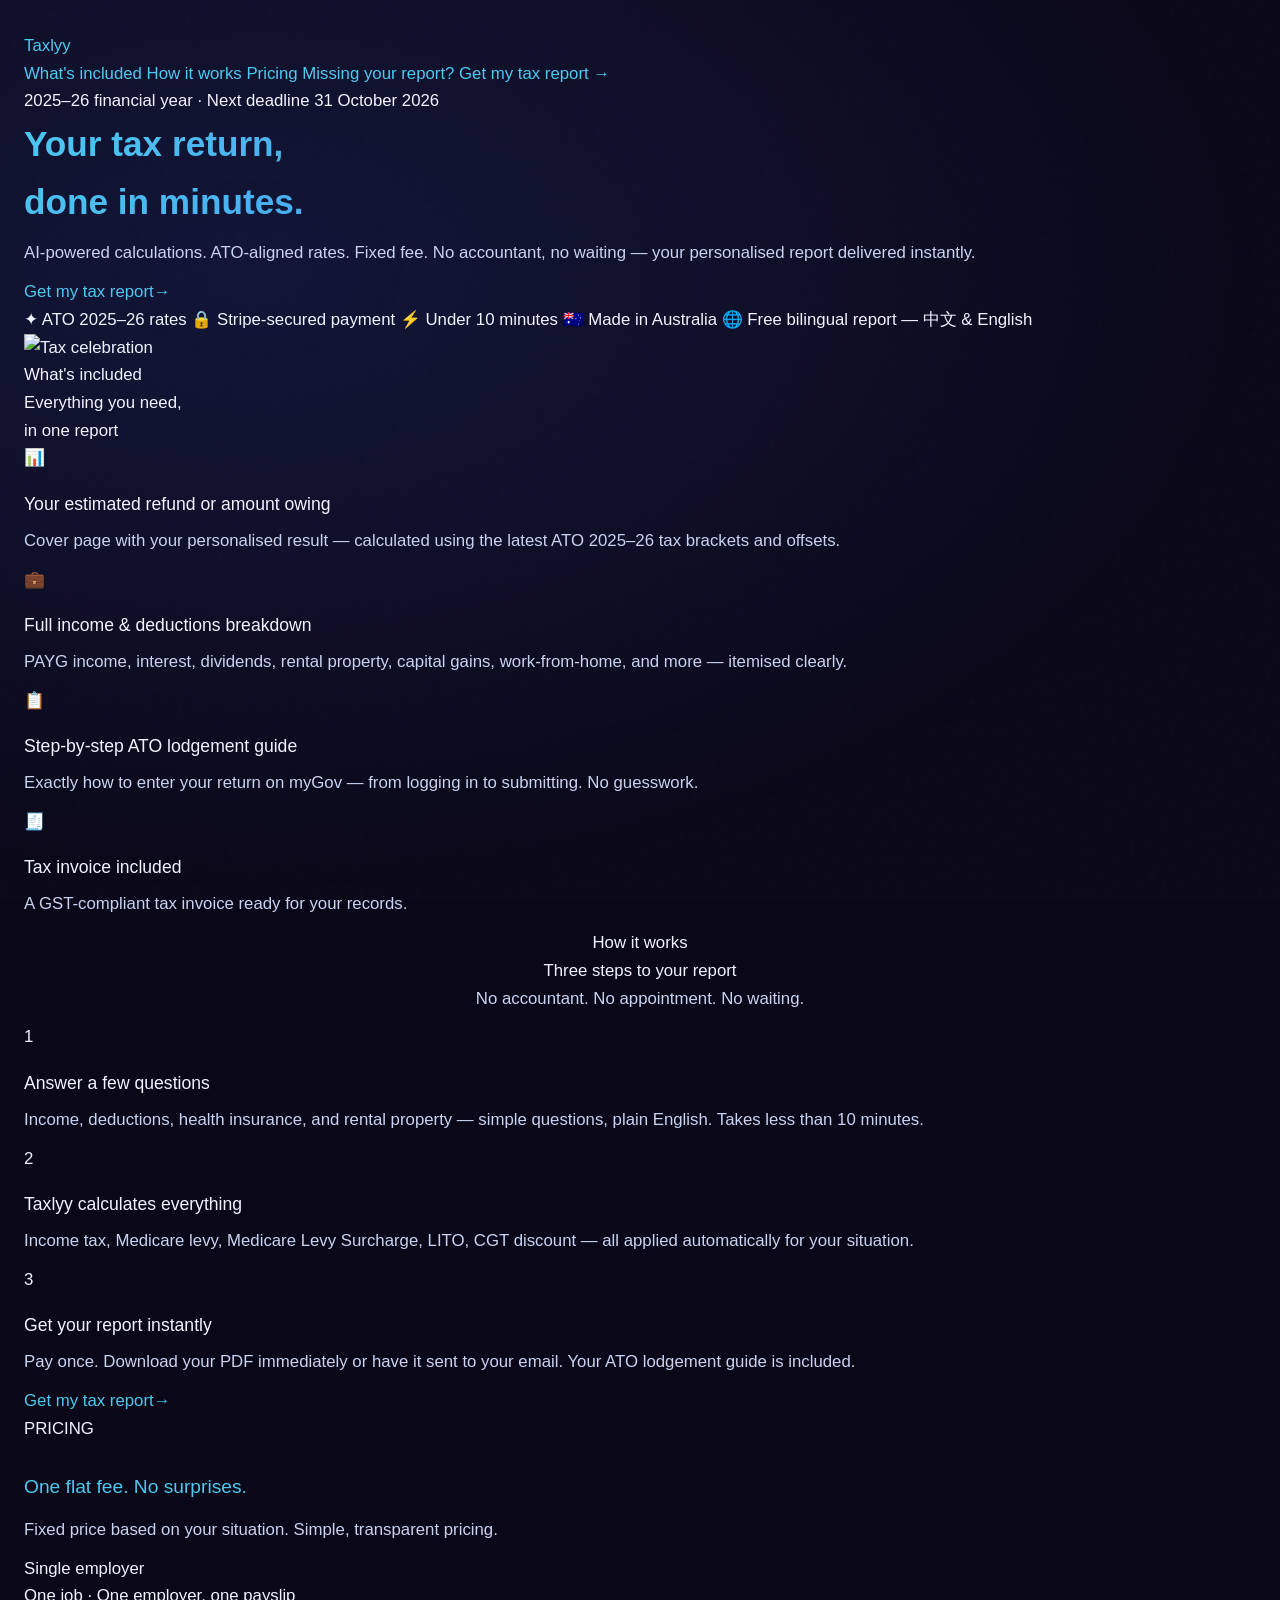
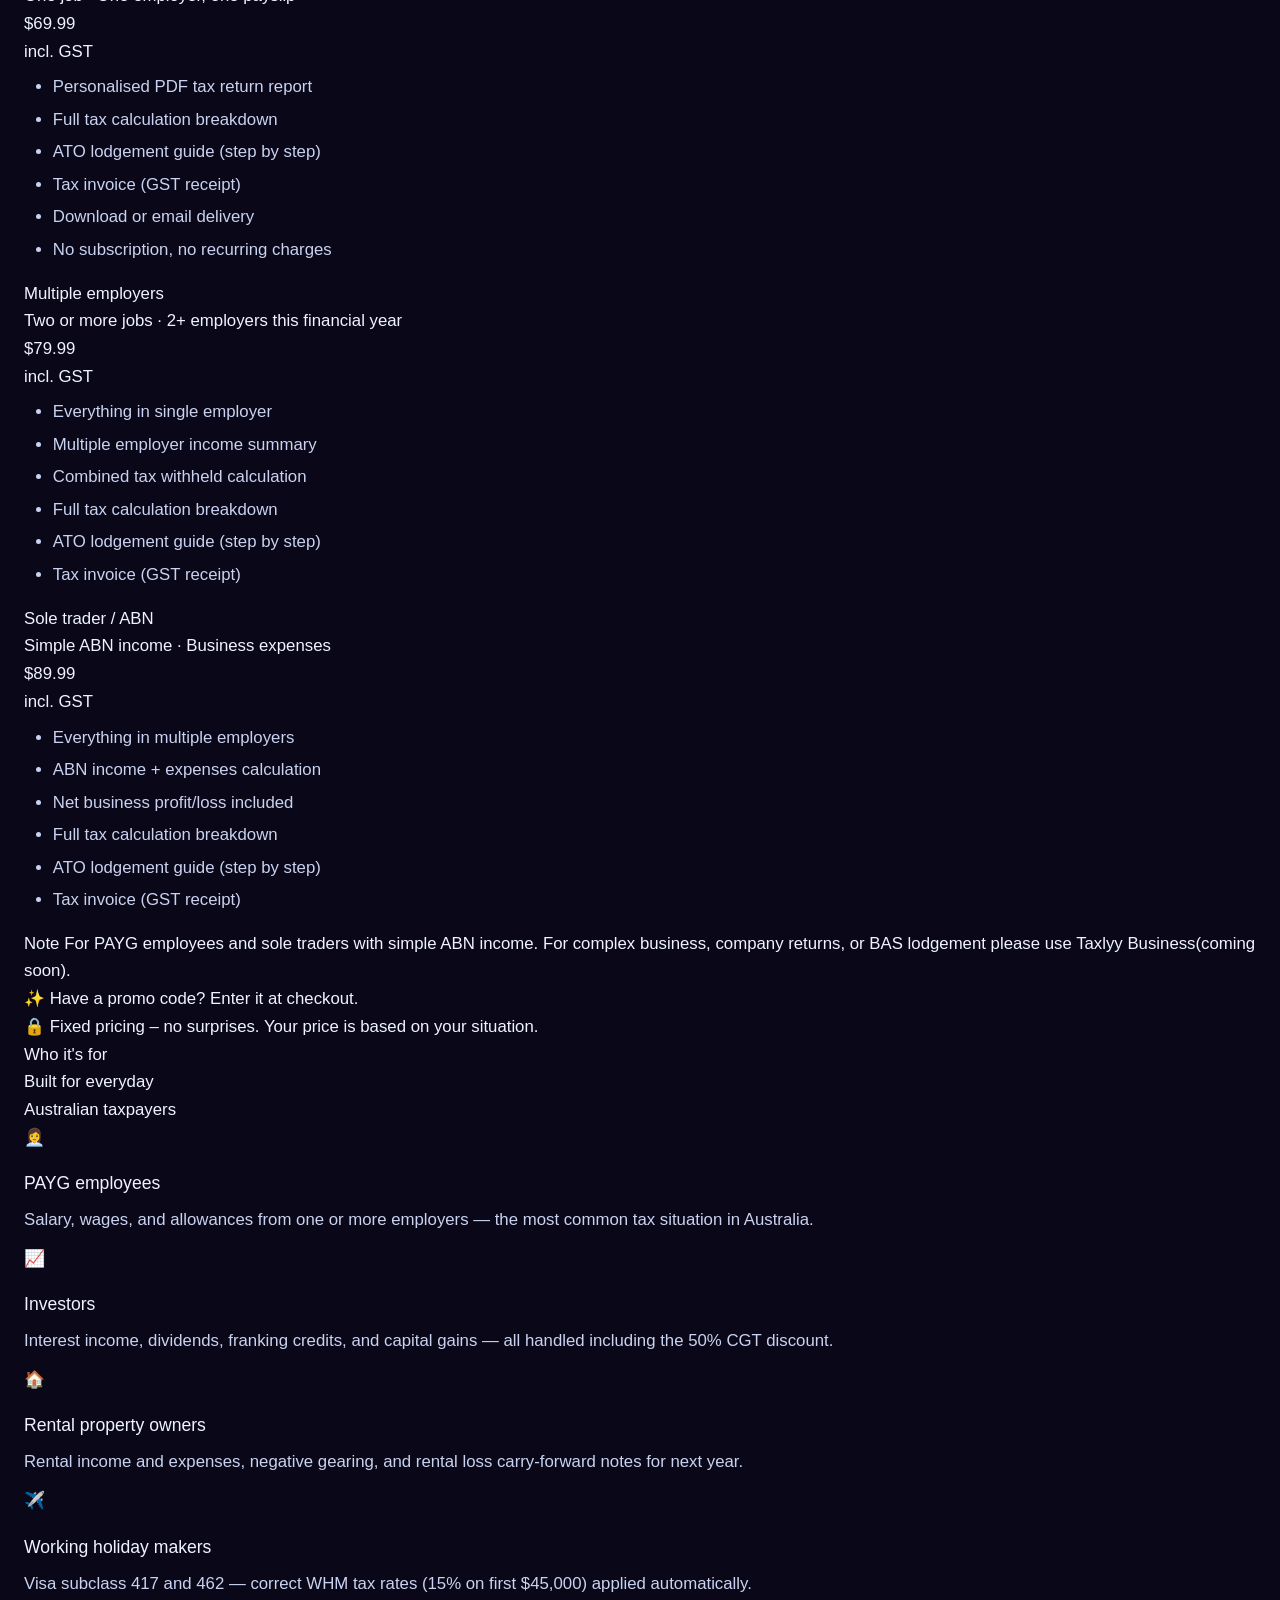
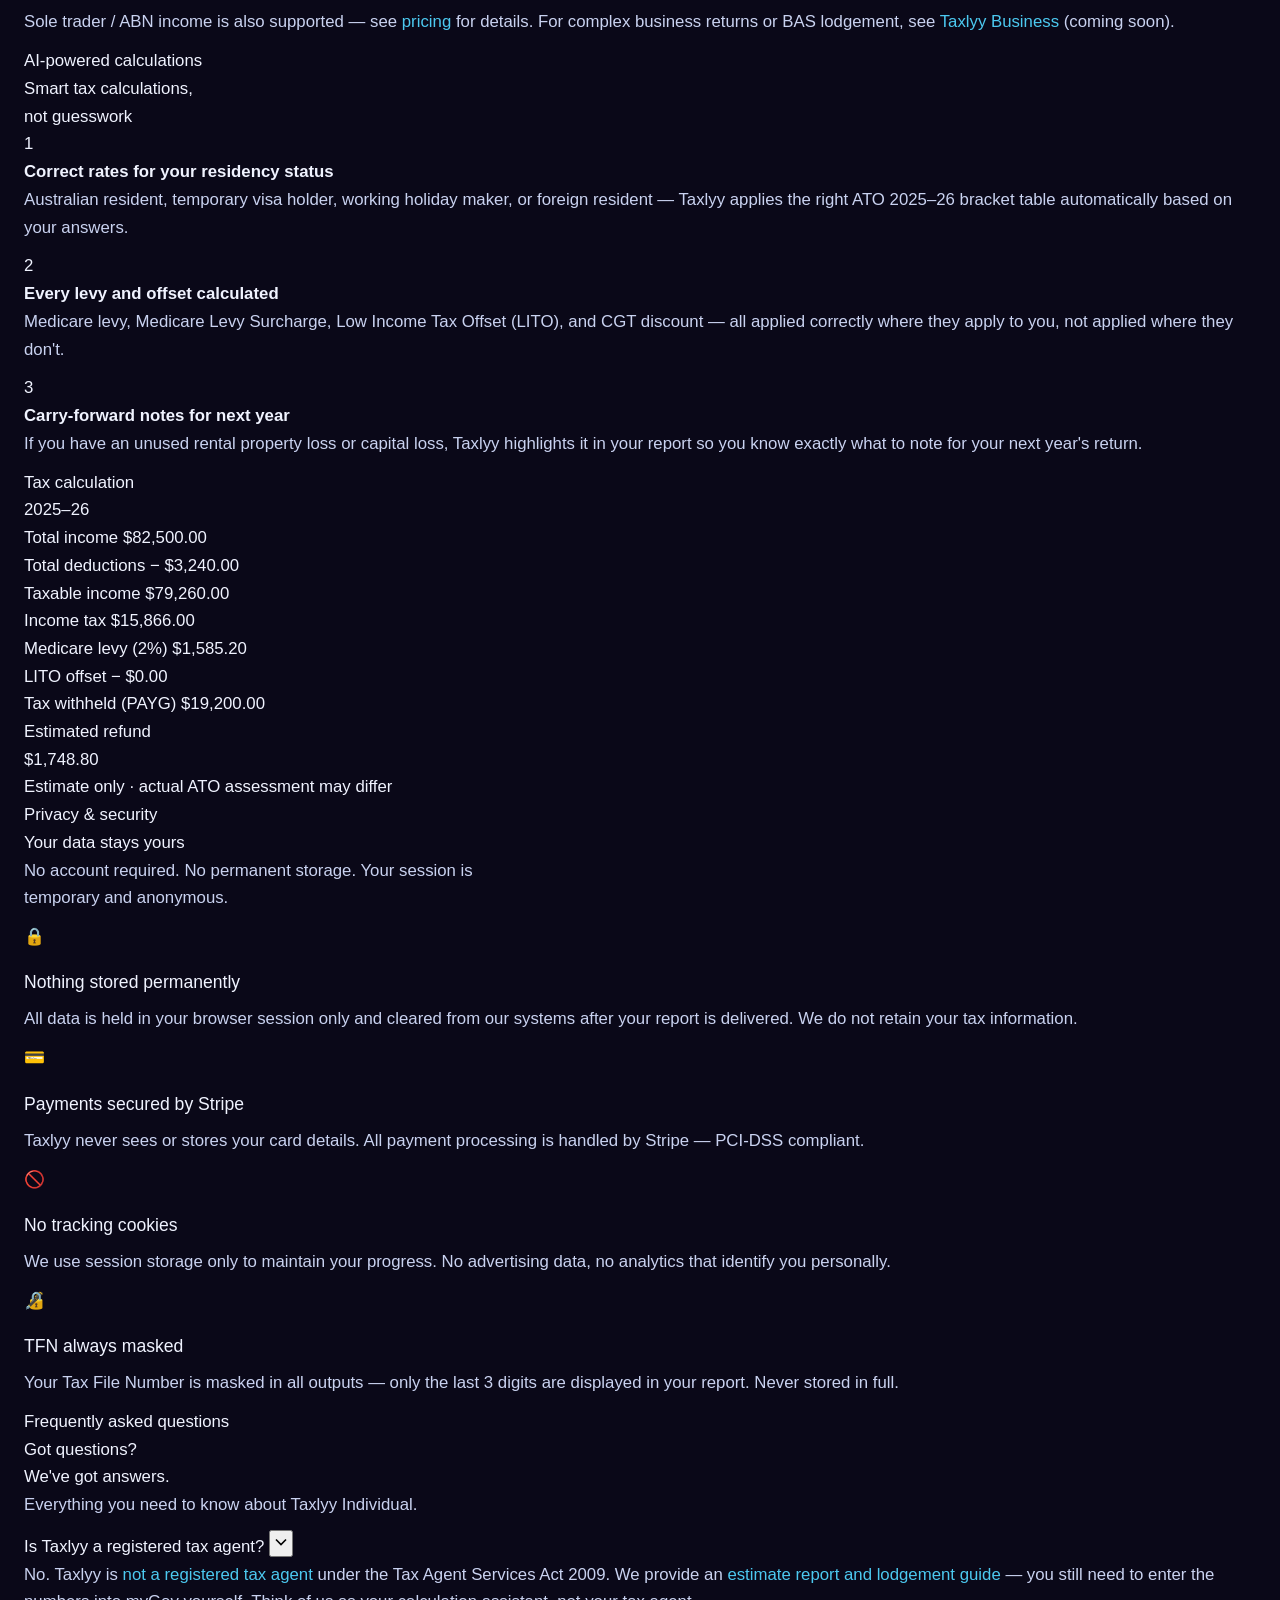
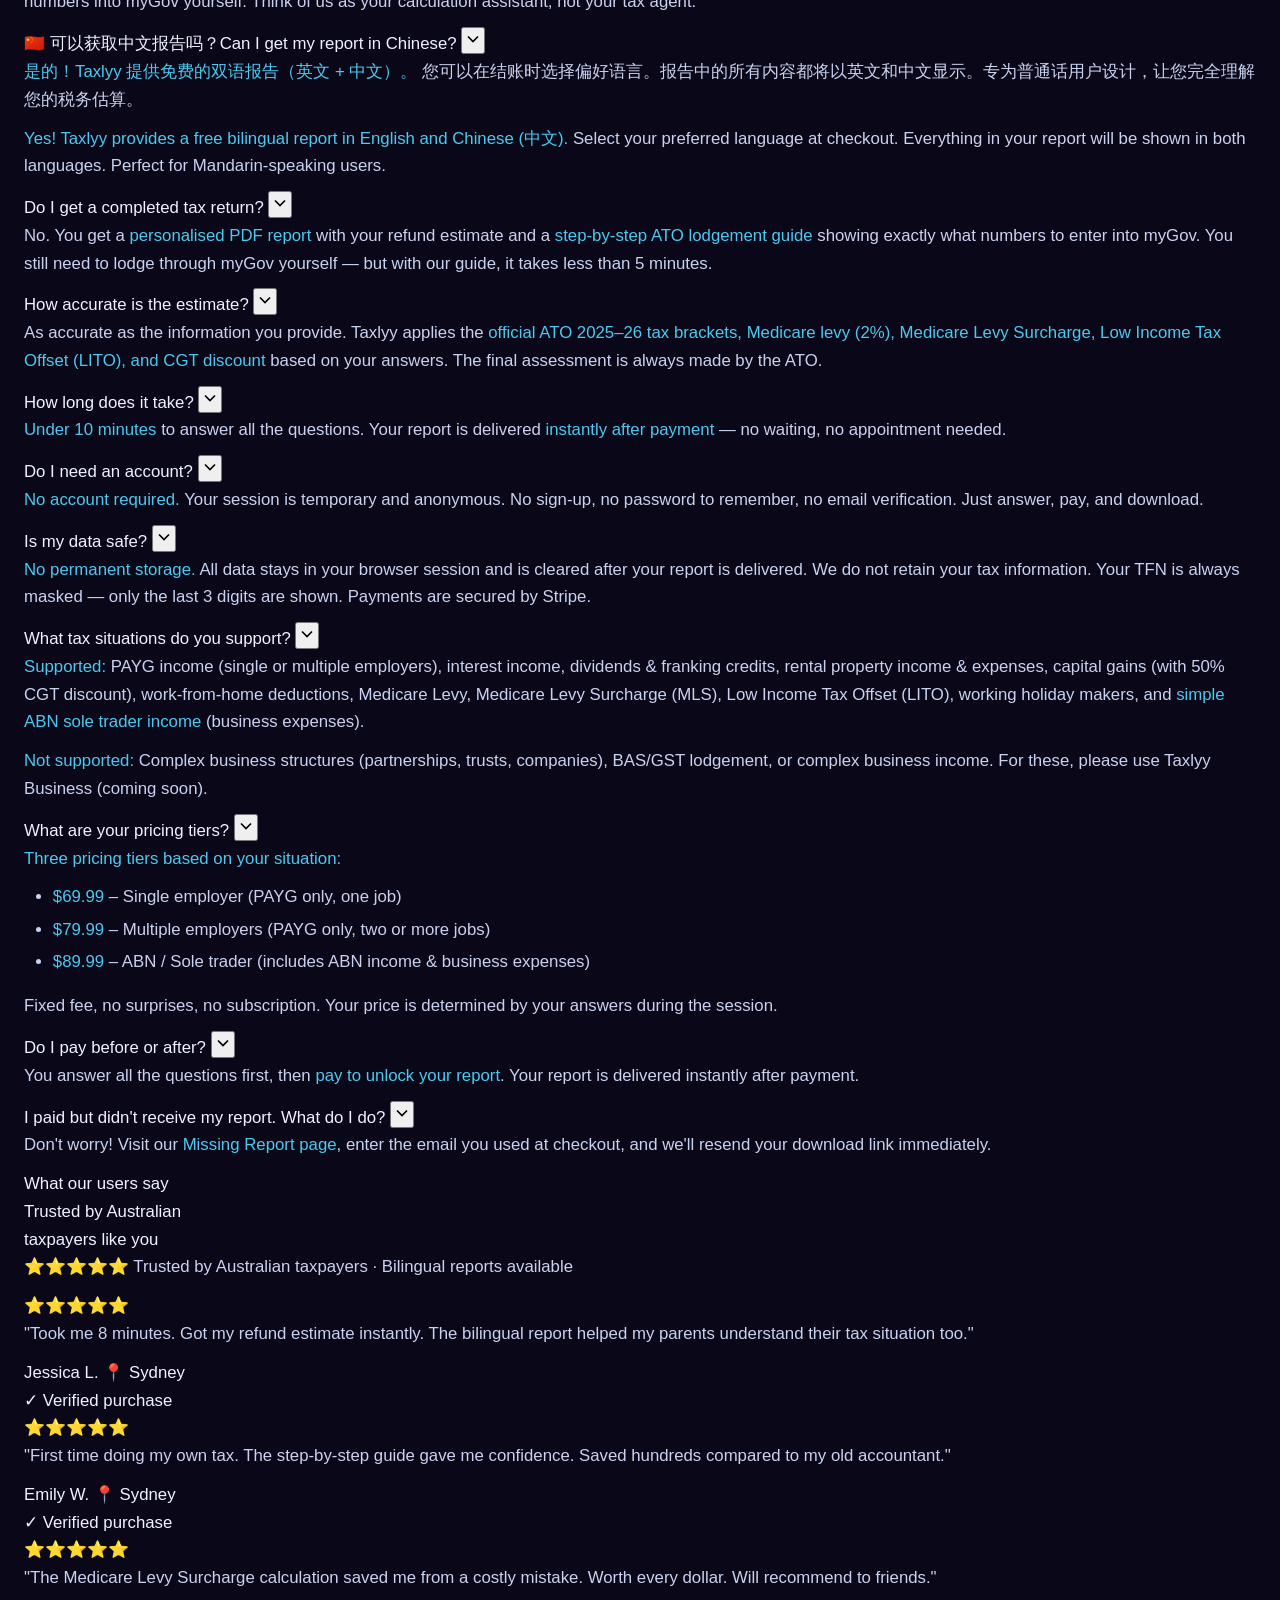
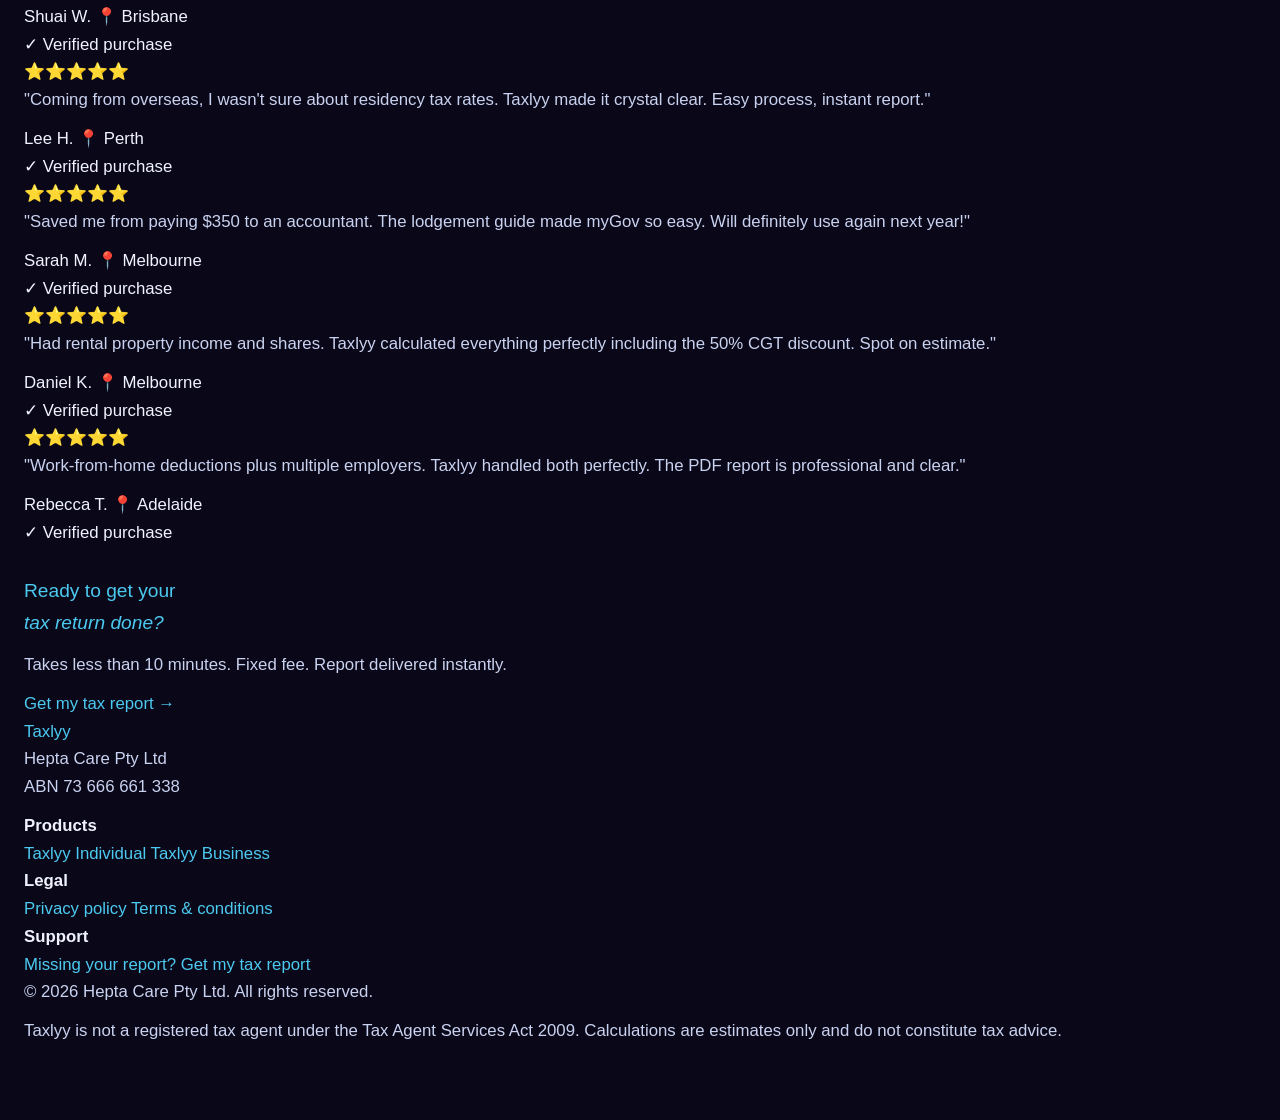
==== index.html @ fd30ed05 "move index.html to root" ====
<!DOCTYPE html>
<html lang="en">
<head>
<meta charset="UTF-8">
<meta name="viewport" content="width=device-width, initial-scale=1.0">
<meta name="description" content="Taxlyy Individual — your Australian tax return done in under 10 minutes. AI-powered, ATO-aligned, fixed fee. 2025–26 financial year.">
<title>Taxlyy — Your Tax Return, Done</title>
<link rel="icon" type="image/svg+xml" href="/favicon.svg">
<link rel="stylesheet" href="variables.css">
<link rel="stylesheet" href="styles.css">
<link rel="stylesheet" href="/frontend/legal/legal.css">
</head>
<body>

<!-- NAV -->
<nav id="navbar">
  <a href="/frontend/index.html" class="nav-logo">Tax<span>lyy</span></a>
  <div class="nav-links">
      <a href="#features">What's included</a>
      <a href="#how">How it works</a>
      <a href="#pricing">Pricing</a>
      <a href="/frontend/missing-report/missing-report.html">Missing your report?</a>
      <a href="../individual/index.html" class="nav-cta">Get my tax report →</a>
  </div>
</nav>

<!-- HERO -->
<section id="hero">
  <div class="hero-grid"></div>
  <div class="hero-glow"></div>
  <div class="container">
    <div class="hero-inner">
      <div class="hero-badge">2025–26 financial year · Next deadline 31 October 2026</div>
      <div class="hero-two-columns">
        <div class="hero-left">
          <h1>
              Your tax return,<br>
              done in minutes.
          </h1>
          <p class="hero-sub">AI-powered calculations. ATO-aligned rates. Fixed fee. No accountant, no waiting — your personalised report delivered instantly.</p>
          <div class="hero-cta-group">
            <a href="../individual/index.html" class="btn-primary">
              Get my tax report<span class="arrow">→</span>
            </a>
            <div class="trust-row">
              <span>✦ ATO 2025–26 rates</span>
              <span>🔒 Stripe-secured payment</span>
              <span>⚡ Under 10 minutes</span>
              <span>🇦🇺 Made in Australia</span>
              <span>🌐 Free bilingual report — 中文 & English</span>
            </div>
          </div>
        </div>
        <div class="hero-right">
          <img src="icons/icon-celebration.svg" alt="Tax celebration" class="hero-svg animated-svg">
        </div>
      </div>
    </div>
  </div>
</section>
<div class="section-rule"></div>

<!-- WHAT YOU GET -->
<section id="features">
  <div class="container">
    <div class="features-header reveal">
      <div class="section-label">What's included</div>
      <div class="section-heading">Everything you need,<br>in one report</div>
    </div>
    <div class="features-grid">
      <div class="feature-card reveal reveal-delay-1">
        <div class="feature-icon">📊</div>
        <h3>Your estimated refund or amount owing</h3>
        <p>Cover page with your personalised result — calculated using the latest ATO 2025–26 tax brackets and offsets.</p>
      </div>
      <div class="feature-card reveal reveal-delay-2">
        <div class="feature-icon">💼</div>
        <h3>Full income & deductions breakdown</h3>
        <p>PAYG income, interest, dividends, rental property, capital gains, work-from-home, and more — itemised clearly.</p>
      </div>
      <div class="feature-card reveal reveal-delay-3">
        <div class="feature-icon">📋</div>
        <h3>Step-by-step ATO lodgement guide</h3>
        <p>Exactly how to enter your return on myGov — from logging in to submitting. No guesswork.</p>
      </div>
      <div class="feature-card reveal reveal-delay-4">
        <div class="feature-icon">🧾</div>
        <h3>Tax invoice included</h3>
        <p>A GST-compliant tax invoice ready for your records.</p>
      </div>
    </div>
  </div>
</section>

<!-- HOW IT WORKS -->
<section id="how">
  <div class="container">
    <div class="reveal" style="text-align:center; max-width:520px; margin:0 auto;">
      <div class="section-label">How it works</div>
      <div class="section-heading">Three steps to your report</div>
      <p class="section-sub">No accountant. No appointment. No waiting.</p>
    </div>
    <div class="steps-grid">
      <div class="step reveal reveal-delay-1">
        <div class="step-num">1</div>
        <h3>Answer a few questions</h3>
        <p>Income, deductions, health insurance, and rental property — simple questions, plain English. Takes less than 10 minutes.</p>
      </div>
      <div class="step reveal reveal-delay-2">
        <div class="step-num">2</div>
        <h3>Taxlyy calculates everything</h3>
        <p>Income tax, Medicare levy, Medicare Levy Surcharge, LITO, CGT discount — all applied automatically for your situation.</p>
      </div>
      <div class="step reveal reveal-delay-3">
        <div class="step-num">3</div>
        <h3>Get your report instantly</h3>
        <p>Pay once. Download your PDF immediately or have it sent to your email. Your ATO lodgement guide is included.</p>
      </div>
    </div>
    <div class="how-cta reveal">
      <a href="../individual/index.html" class="btn-primary">
        Get my tax report<span class="arrow">→</span>
      </a>
    </div>
  </div>
</section>

<!-- PRICING -->
<section id="pricing" class="reveal">
  <div class="container">
    <div class="pricing-header">
      <div class="section-label">PRICING</div>
      <h2 class="section-heading">One flat fee. No surprises.</h2>
      <p class="section-sub">Fixed price based on your situation. Simple, transparent pricing.</p>
    </div>
    
    <div class="pricing-grid">
      <!-- Single employer card -->
      <div class="price-card">
        <div class="price-title">Single employer</div>
        <div class="price-sub">One job · One employer, one payslip</div>
        <div class="price-divider"></div>
        <div class="price-amount">$69.99</div>
        <div class="price-gst">incl. GST</div>
        <ul class="price-features">
          <li>Personalised PDF tax return report</li>
          <li>Full tax calculation breakdown</li>
          <li>ATO lodgement guide (step by step)</li>
          <li>Tax invoice (GST receipt)</li>
          <li>Download or email delivery</li>
          <li>No subscription, no recurring charges</li>
        </ul>
      </div>
      
      <!-- Multiple employers card -->
      <div class="price-card">
        <div class="price-title">Multiple employers</div>
        <div class="price-sub">Two or more jobs · 2+ employers this financial year</div>
        <div class="price-divider"></div>
        <div class="price-amount">$79.99</div>
        <div class="price-gst">incl. GST</div>
        <ul class="price-features">
          <li>Everything in single employer</li>
          <li>Multiple employer income summary</li>
          <li>Combined tax withheld calculation</li>
          <li>Full tax calculation breakdown</li>
          <li>ATO lodgement guide (step by step)</li>
          <li>Tax invoice (GST receipt)</li>
        </ul>
      </div>
      
      <!-- ABN / Sole trader card -->
      <div class="price-card">
        <div class="price-title">Sole trader / ABN</div>
        <div class="price-sub">Simple ABN income · Business expenses</div>
        <div class="price-divider"></div>
        <div class="price-amount">$89.99</div>
        <div class="price-gst">incl. GST</div>
        <ul class="price-features">
          <li>Everything in multiple employers</li>
          <li>ABN income + expenses calculation</li>
          <li>Net business profit/loss included</li>
          <li>Full tax calculation breakdown</li>
          <li>ATO lodgement guide (step by step)</li>
          <li>Tax invoice (GST receipt)</li>
        </ul>
      </div>
    </div>
    
    <!-- ABN Hint - Separate section below cards -->
    <div class="abn-hint">
      <span class="hint-badge">Note</span>
      <span class="hint-message">For PAYG employees and sole traders with simple ABN income. For complex business, company returns, or BAS lodgement please use Taxlyy Business(coming soon).</span>
    </div>
    
    <div class="promo-note">✨ Have a promo code? Enter it at checkout.</div>
    <div class="pricing-footnote">
      <span class="lock-icon">🔒</span> Fixed pricing – no surprises. Your price is based on your situation.
    </div>
  </div>
</section>

<!-- WHO IT IS FOR -->
<section id="who">
  <div class="container">
    <div class="reveal">
      <div class="section-label">Who it's for</div>
      <div class="section-heading">Built for everyday<br>Australian taxpayers</div>
    </div>
    <div class="who-grid">
      <div class="who-card reveal reveal-delay-1">
        <div class="who-card-icon">👩‍💼</div>
        <h3>PAYG employees</h3>
        <p>Salary, wages, and allowances from one or more employers — the most common tax situation in Australia.</p>
      </div>
      <div class="who-card reveal reveal-delay-2">
        <div class="who-card-icon">📈</div>
        <h3>Investors</h3>
        <p>Interest income, dividends, franking credits, and capital gains — all handled including the 50% CGT discount.</p>
      </div>
      <div class="who-card reveal reveal-delay-3">
        <div class="who-card-icon">🏠</div>
        <h3>Rental property owners</h3>
        <p>Rental income and expenses, negative gearing, and rental loss carry-forward notes for next year.</p>
      </div>
      <div class="who-card reveal reveal-delay-4">
        <div class="who-card-icon">✈️</div>
        <h3>Working holiday makers</h3>
        <p>Visa subclass 417 and 462 — correct WHM tax rates (15% on first $45,000) applied automatically.</p>
      </div>
    </div>
    <p class="who-note reveal">Sole trader / ABN income is also supported — see <a href="#pricing">pricing</a> for details. For complex business returns or BAS lodgement, see <a href="../business/business.html">Taxlyy Business</a> (coming soon).</p>
  </div>
</section>

<!-- AI POWERED -->
<section id="ai">
  <div class="container">
    <div class="ai-grid">
      <div>
        <div class="reveal">
          <div class="section-label">AI-powered calculations</div>
          <div class="section-heading">Smart tax calculations,<br>not guesswork</div>
        </div>
        <div class="ai-points">
          <div class="ai-point reveal reveal-delay-1">
            <div class="ai-point-num">1</div>
            <div>
              <h4>Correct rates for your residency status</h4>
              <p>Australian resident, temporary visa holder, working holiday maker, or foreign resident — Taxlyy applies the right ATO 2025–26 bracket table automatically based on your answers.</p>
            </div>
          </div>
          <div class="ai-point reveal reveal-delay-2">
            <div class="ai-point-num">2</div>
            <div>
              <h4>Every levy and offset calculated</h4>
              <p>Medicare levy, Medicare Levy Surcharge, Low Income Tax Offset (LITO), and CGT discount — all applied correctly where they apply to you, not applied where they don't.</p>
            </div>
          </div>
          <div class="ai-point reveal reveal-delay-3">
            <div class="ai-point-num">3</div>
            <div>
              <h4>Carry-forward notes for next year</h4>
              <p>If you have an unused rental property loss or capital loss, Taxlyy highlights it in your report so you know exactly what to note for your next year's return.</p>
            </div>
          </div>
        </div>
      </div>
      <div class="ai-visual reveal reveal-delay-2">
        <div class="calc-header">
          <div class="calc-title">Tax calculation</div>
          <div class="calc-badge">2025–26</div>
        </div>
        <div class="calc-row">
          <span class="label">Total income</span>
          <span class="value">$82,500.00</span>
        </div>
        <div class="calc-row">
          <span class="label">Total deductions</span>
          <span class="value deduct">− $3,240.00</span>
        </div>
        <div class="calc-divider"></div>
        <div class="calc-row">
          <span class="label">Taxable income</span>
          <span class="value">$79,260.00</span>
        </div>
        <div class="calc-row">
          <span class="label">Income tax</span>
          <span class="value deduct">$15,866.00</span>
        </div>
        <div class="calc-row">
          <span class="label">Medicare levy (2%)</span>
          <span class="value deduct">$1,585.20</span>
        </div>
        <div class="calc-row">
          <span class="label">LITO offset</span>
          <span class="value deduct">− $0.00</span>
        </div>
        <div class="calc-divider"></div>
        <div class="calc-row">
          <span class="label">Tax withheld (PAYG)</span>
          <span class="value">$19,200.00</span>
        </div>
        <div class="calc-result">
          <div class="result-label">Estimated refund</div>
          <div class="result-amount">$1,748.80</div>
          <div class="result-sub">Estimate only · actual ATO assessment may differ</div>
        </div>
      </div>
    </div>
  </div>
</section>

<!-- PRIVACY -->
<section id="privacy">
  <div class="container">
    <div class="reveal" style="max-width:520px;">
      <div class="section-label">Privacy & security</div>
      <div class="section-heading">Your data stays yours</div>
      <p class="section-sub dark">No account required. No permanent storage. Your session is temporary and anonymous.</p>
    </div>
    <div class="privacy-grid">
      <div class="privacy-card reveal reveal-delay-1">
        <div class="privacy-card-icon">🔒</div>
        <h3>Nothing stored permanently</h3>
        <p>All data is held in your browser session only and cleared from our systems after your report is delivered. We do not retain your tax information.</p>
      </div>
      <div class="privacy-card reveal reveal-delay-2">
        <div class="privacy-card-icon">💳</div>
        <h3>Payments secured by Stripe</h3>
        <p>Taxlyy never sees or stores your card details. All payment processing is handled by Stripe — PCI-DSS compliant.</p>
      </div>
      <div class="privacy-card reveal reveal-delay-3">
        <div class="privacy-card-icon">🚫</div>
        <h3>No tracking cookies</h3>
        <p>We use session storage only to maintain your progress. No advertising data, no analytics that identify you personally.</p>
      </div>
      <div class="privacy-card reveal reveal-delay-4">
        <div class="privacy-card-icon">🔏</div>
        <h3>TFN always masked</h3>
        <p>Your Tax File Number is masked in all outputs — only the last 3 digits are displayed in your report. Never stored in full.</p>
      </div>
    </div>
  </div>
</section>

<!-- FAQ SECTION - Two column layout matching "Who It's For" -->
<section id="faq">
  <div class="container">
    <div class="faq-container">
      <div class="faq-left reveal">
        <div class="section-label">Frequently asked questions</div>
        <div class="section-heading">Got questions?<br>We've got answers.</div>
        <p class="faq-sub">Everything you need to know about Taxlyy Individual.</p>
      </div>
      
      <div class="faq-right">
        <!-- FAQ Item 1 -->
        <div class="faq-item reveal reveal-delay-1">
          <div class="faq-question">
            <span>Is Taxlyy a registered tax agent?</span>
            <button class="faq-toggle" aria-label="Expand answer">
              <svg width="20" height="20" viewBox="0 0 24 24" fill="none" stroke="currentColor" stroke-width="2">
                <polyline points="6 9 12 15 18 9"></polyline>
              </svg>
            </button>
          </div>
          <div class="faq-answer">
            <p>No. Taxlyy is <strong>not a registered tax agent</strong> under the Tax Agent Services Act 2009. We provide an <strong>estimate report and lodgement guide</strong> — you still need to enter the numbers into myGov yourself. Think of us as your calculation assistant, not your tax agent.</p>
          </div>
        </div>

        <!-- FAQ Item 2 - Bilingual Feature -->
        <div class="faq-item reveal reveal-delay-2">
          <div class="faq-question">
            <span>🇨🇳 可以获取中文报告吗？Can I get my report in Chinese?</span>
            <button class="faq-toggle" aria-label="Expand answer">
              <svg width="20" height="20" viewBox="0 0 24 24" fill="none" stroke="currentColor" stroke-width="2">
                <polyline points="6 9 12 15 18 9"></polyline>
              </svg>
            </button>
          </div>
          <div class="faq-answer">
            <p><strong>是的！Taxlyy 提供免费的双语报告（英文 + 中文）。</strong> 您可以在结账时选择偏好语言。报告中的所有内容都将以英文和中文显示。专为普通话用户设计，让您完全理解您的税务估算。</p>
            <p><strong>Yes! Taxlyy provides a free bilingual report in English and Chinese (中文).</strong> Select your preferred language at checkout. Everything in your report will be shown in both languages. Perfect for Mandarin-speaking users.</p>
          </div>
        </div>

        <!-- FAQ Item 3 -->
        <div class="faq-item reveal reveal-delay-3">
          <div class="faq-question">
            <span>Do I get a completed tax return?</span>
            <button class="faq-toggle" aria-label="Expand answer">
              <svg width="20" height="20" viewBox="0 0 24 24" fill="none" stroke="currentColor" stroke-width="2">
                <polyline points="6 9 12 15 18 9"></polyline>
              </svg>
            </button>
          </div>
          <div class="faq-answer">
            <p>No. You get a <strong>personalised PDF report</strong> with your refund estimate and a <strong>step-by-step ATO lodgement guide</strong> showing exactly what numbers to enter into myGov. You still need to lodge through myGov yourself — but with our guide, it takes less than 5 minutes.</p>
          </div>
        </div>

        <!-- FAQ Item 4 -->
        <div class="faq-item reveal reveal-delay-4">
          <div class="faq-question">
            <span>How accurate is the estimate?</span>
            <button class="faq-toggle" aria-label="Expand answer">
              <svg width="20" height="20" viewBox="0 0 24 24" fill="none" stroke="currentColor" stroke-width="2">
                <polyline points="6 9 12 15 18 9"></polyline>
              </svg>
            </button>
          </div>
          <div class="faq-answer">
            <p>As accurate as the information you provide. Taxlyy applies the <strong>official ATO 2025–26 tax brackets, Medicare levy (2%), Medicare Levy Surcharge, Low Income Tax Offset (LITO), and CGT discount</strong> based on your answers. The final assessment is always made by the ATO.</p>
          </div>
        </div>

        <!-- FAQ Item 5 -->
        <div class="faq-item reveal reveal-delay-5">
          <div class="faq-question">
            <span>How long does it take?</span>
            <button class="faq-toggle" aria-label="Expand answer">
              <svg width="20" height="20" viewBox="0 0 24 24" fill="none" stroke="currentColor" stroke-width="2">
                <polyline points="6 9 12 15 18 9"></polyline>
              </svg>
            </button>
          </div>
          <div class="faq-answer">
            <p><strong>Under 10 minutes</strong> to answer all the questions. Your report is delivered <strong>instantly after payment</strong> — no waiting, no appointment needed.</p>
          </div>
        </div>

        <!-- FAQ Item 6 -->
        <div class="faq-item reveal reveal-delay-6">
          <div class="faq-question">
            <span>Do I need an account?</span>
            <button class="faq-toggle" aria-label="Expand answer">
              <svg width="20" height="20" viewBox="0 0 24 24" fill="none" stroke="currentColor" stroke-width="2">
                <polyline points="6 9 12 15 18 9"></polyline>
              </svg>
            </button>
          </div>
          <div class="faq-answer">
            <p><strong>No account required.</strong> Your session is temporary and anonymous. No sign-up, no password to remember, no email verification. Just answer, pay, and download.</p>
          </div>
        </div>

        <!-- FAQ Item 7 -->
        <div class="faq-item reveal reveal-delay-7">
          <div class="faq-question">
            <span>Is my data safe?</span>
            <button class="faq-toggle" aria-label="Expand answer">
              <svg width="20" height="20" viewBox="0 0 24 24" fill="none" stroke="currentColor" stroke-width="2">
                <polyline points="6 9 12 15 18 9"></polyline>
              </svg>
            </button>
          </div>
          <div class="faq-answer">
            <p><strong>No permanent storage.</strong> All data stays in your browser session and is cleared after your report is delivered. We do not retain your tax information. Your TFN is always masked — only the last 3 digits are shown. Payments are secured by Stripe.</p>
          </div>
        </div>

        <!-- FAQ Item 8 -->
        <div class="faq-item reveal reveal-delay-8">
            <div class="faq-question">
                <span>What tax situations do you support?</span>
                <button class="faq-toggle" aria-label="Expand answer">
                    <svg width="20" height="20" viewBox="0 0 24 24" fill="none" stroke="currentColor" stroke-width="2">
                        <polyline points="6 9 12 15 18 9"></polyline>
                    </svg>
                </button>
            </div>
            <div class="faq-answer">
                <p><strong>Supported:</strong> PAYG income (single or multiple employers), interest income, dividends & franking credits, rental property income & expenses, capital gains (with 50% CGT discount), work-from-home deductions, Medicare Levy, Medicare Levy Surcharge (MLS), Low Income Tax Offset (LITO), working holiday makers, and <strong>simple ABN sole trader income</strong> (business expenses).</p>
                <p><strong>Not supported:</strong> Complex business structures (partnerships, trusts, companies), BAS/GST lodgement, or complex business income. For these, please use Taxlyy Business (coming soon).</p>
            </div>
        </div>

        <!-- FAQ Item 9 -->
        <div class="faq-item reveal reveal-delay-9">
            <div class="faq-question">
                <span>What are your pricing tiers?</span>
                <button class="faq-toggle" aria-label="Expand answer">
                    <svg width="20" height="20" viewBox="0 0 24 24" fill="none" stroke="currentColor" stroke-width="2">
                        <polyline points="6 9 12 15 18 9"></polyline>
                    </svg>
                </button>
            </div>
            <div class="faq-answer">
                <p><strong>Three pricing tiers based on your situation:</strong></p>
                <ul>
                    <li><strong>$69.99</strong> – Single employer (PAYG only, one job)</li>
                    <li><strong>$79.99</strong> – Multiple employers (PAYG only, two or more jobs)</li>
                    <li><strong>$89.99</strong> – ABN / Sole trader (includes ABN income & business expenses)</li>
                </ul>
                <p>Fixed fee, no surprises, no subscription. Your price is determined by your answers during the session.</p>
            </div>
        </div>

        <!-- FAQ Item 10 -->
        <div class="faq-item reveal reveal-delay-10">
          <div class="faq-question">
            <span>Do I pay before or after?</span>
            <button class="faq-toggle" aria-label="Expand answer">
              <svg width="20" height="20" viewBox="0 0 24 24" fill="none" stroke="currentColor" stroke-width="2">
                <polyline points="6 9 12 15 18 9"></polyline>
              </svg>
            </button>
          </div>
          <div class="faq-answer">
            <p>You answer all the questions first, then <strong>pay to unlock your report</strong>. Your report is delivered instantly after payment.</p>
          </div>
        </div>

        <div class="faq-item reveal reveal-delay-11">
            <div class="faq-question">
                <span>I paid but didn't receive my report. What do I do?</span>
                <button class="faq-toggle" aria-label="Expand answer">
                    <svg width="20" height="20" viewBox="0 0 24 24" fill="none" stroke="currentColor" stroke-width="2">
                        <polyline points="6 9 12 15 18 9"></polyline>
                    </svg>
                </button>
            </div>
            <div class="faq-answer">
                <p>Don't worry! Visit our <a href="/frontend/missing-report/missing-report.html">Missing Report page</a>, enter the email you used at checkout, and we'll resend your download link immediately.</p>
            </div>
        </div>
      </div>
    </div>
  </div>
</section>


<!-- TESTIMONIAL SECTION - Auto Running Marquee -->
<section id="testimonials">
  <div class="container">
    <div class="testimonials-header reveal">
      <div class="section-label">What our users say</div>
      <div class="section-heading">Trusted by Australian<br>taxpayers like you</div>
      <p class="testimonials-sub">⭐⭐⭐⭐⭐ Trusted by Australian taxpayers · Bilingual reports available</p>
    </div>

    <div class="marquee-wrapper">
      <div class="marquee-track-container">
        <div class="marquee-track" id="marqueeTrack">
          <!-- Card 1 - Sydney -->
          <div class="testimonial-card">
            <div class="testimonial-stars">⭐⭐⭐⭐⭐</div>
            <p class="testimonial-quote">"Took me 8 minutes. Got my refund estimate instantly. The bilingual report helped my parents understand their tax situation too."</p>
            <div class="testimonial-author">
              <div class="author-name-line">
                <span class="author-name">Jessica L.</span>
                <span class="author-location">📍 Sydney</span>
              </div>
              <div class="author-verified">✓ Verified purchase</div>
            </div>
          </div>

          <!-- Card 2 - Sydney -->
          <div class="testimonial-card">
            <div class="testimonial-stars">⭐⭐⭐⭐⭐</div>
            <p class="testimonial-quote">"First time doing my own tax. The step-by-step guide gave me confidence. Saved hundreds compared to my old accountant."</p>
            <div class="testimonial-author">
              <div class="author-name-line">
                <span class="author-name">Emily W.</span>
                <span class="author-location">📍 Sydney</span>
              </div>
              <div class="author-verified">✓ Verified purchase</div>
            </div>
          </div>

          <!-- Card 3 - Brisbane -->
          <div class="testimonial-card">
            <div class="testimonial-stars">⭐⭐⭐⭐⭐</div>
            <p class="testimonial-quote">"The Medicare Levy Surcharge calculation saved me from a costly mistake. Worth every dollar. Will recommend to friends."</p>
            <div class="testimonial-author">
              <div class="author-name-line">
                <span class="author-name">Shuai W.</span>
                <span class="author-location">📍 Brisbane</span>
              </div>
              <div class="author-verified">✓ Verified purchase</div>
            </div>
          </div>

          <!-- Card 4 - Perth -->
          <div class="testimonial-card">
            <div class="testimonial-stars">⭐⭐⭐⭐⭐</div>
            <p class="testimonial-quote">"Coming from overseas, I wasn't sure about residency tax rates. Taxlyy made it crystal clear. Easy process, instant report."</p>
            <div class="testimonial-author">
              <div class="author-name-line">
                <span class="author-name">Lee H.</span>
                <span class="author-location">📍 Perth</span>
              </div>
              <div class="author-verified">✓ Verified purchase</div>
            </div>
          </div>

          <!-- Card 5 - Melbourne -->
          <div class="testimonial-card">
            <div class="testimonial-stars">⭐⭐⭐⭐⭐</div>
            <p class="testimonial-quote">"Saved me from paying $350 to an accountant. The lodgement guide made myGov so easy. Will definitely use again next year!"</p>
            <div class="testimonial-author">
              <div class="author-name-line">
                <span class="author-name">Sarah M.</span>
                <span class="author-location">📍 Melbourne</span>
              </div>
              <div class="author-verified">✓ Verified purchase</div>
            </div>
          </div>

          <!-- Card 6 - Melbourne -->
          <div class="testimonial-card">
            <div class="testimonial-stars">⭐⭐⭐⭐⭐</div>
            <p class="testimonial-quote">"Had rental property income and shares. Taxlyy calculated everything perfectly including the 50% CGT discount. Spot on estimate."</p>
            <div class="testimonial-author">
              <div class="author-name-line">
                <span class="author-name">Daniel K.</span>
                <span class="author-location">📍 Melbourne</span>
              </div>
              <div class="author-verified">✓ Verified purchase</div>
            </div>
          </div>

          <!-- Card 7 - Adelaide -->
          <div class="testimonial-card">
            <div class="testimonial-stars">⭐⭐⭐⭐⭐</div>
            <p class="testimonial-quote">"Work-from-home deductions plus multiple employers. Taxlyy handled both perfectly. The PDF report is professional and clear."</p>
            <div class="testimonial-author">
              <div class="author-name-line">
                <span class="author-name">Rebecca T.</span>
                <span class="author-location">📍 Adelaide</span>
              </div>
              <div class="author-verified">✓ Verified purchase</div>
            </div>
          </div>
        </div>
      </div>
    </div>
  </div>
</section>

<!-- FINAL CTA -->
<section id="final-cta">
  <div class="container">
    <div class="final-cta-inner">
      <h2>Ready to get your<br><em>tax return done?</em></h2>
      <p>Takes less than 10 minutes. Fixed fee. Report delivered instantly.</p>
      <a href="../individual/index.html" class="btn-primary">
        Get my tax report <span class="arrow">→</span>
      </a>
    </div>
  </div>
</section>

<!-- FOOTER -->
<footer>
  <div class="container">
    <div class="footer-top">
      <div class="footer-brand">
        <a href="/" class="footer-logo">Tax<span>lyy</span></a>
        <p>Hepta Care Pty Ltd<br>ABN 73 666 661 338</p>
      </div>
      <div class="footer-links">
        <div class="footer-col">
          <h4>Products</h4>
          <a href="../individual/index.html">Taxlyy Individual</a>
          <a href="../business/business.html">Taxlyy Business</a>
        </div>
        <div class="footer-col">
          <h4>Legal</h4>
          <a href="/frontend/legal/privacy.html">Privacy policy</a>
          <a href="/frontend/legal/terms.html">Terms & conditions</a>
        </div>
       <div class="footer-col">
          <h4>Support</h4>
          <a href="/frontend/missing-report/missing-report.html">Missing your report?</a>
          <a href="/individual/index.html">Get my tax report</a>
      </div>
      </div>
    </div>
    <div class="footer-bottom">
      <p>© 2026 Hepta Care Pty Ltd. All rights reserved.</p>
      <p>Taxlyy is not a registered tax agent under the Tax Agent Services Act 2009. Calculations are estimates only and do not constitute tax advice.</p>
    </div>
  </div>
</footer>

<script src="main.js"></script>
</body>
</html>
---- frontend/legal/legal.css ----
/* ========================================
   LEGAL PAGES – High‑Tech Dark Theme
   Shared by terms.html and privacy.html
   ======================================== */

:root {
    /* Brand colors */
    --primary: #4361ee;
    --primary-dark: #3a0ca3;
    --accent: #4cc9f0;
    --bg-dark: #0a0818;
    --bg-mid: #11102a;
    --text-primary: #f0f3ff;
    --text-secondary: #c9d2f0;
    --text-muted: #8a96c2;
    --border-glass: rgba(76,201,240,0.2);
    --radius-lg: 1rem;
    --radius-xl: 1.5rem;
    --space-4: 1rem;
    --space-6: 1.5rem;
    --space-8: 2rem;
    --space-12: 3rem;
    --space-16: 4rem;
    --font-family: 'Inter', -apple-system, 'SF Pro Text', 'Helvetica Neue', sans-serif;
    --gradient-text: linear-gradient(135deg, var(--accent), var(--primary));
    --glass-bg: rgba(15, 20, 40, 0.65);
    --glass-blur: blur(12px);
    --noise: url("data:image/svg+xml,%3Csvg viewBox='0 0 200 200' xmlns='http://www.w3.org/2000/svg'%3E%3Cfilter id='n'%3E%3CfeTurbulence type='fractalNoise' baseFrequency='0.7' numOctaves='1'/%3E%3C/filter%3E%3Crect width='100%25' height='100%25' filter='url(%23n)' opacity='0.04'/%3E%3C/svg%3E");
}

* {
    margin: 0;
    padding: 0;
    box-sizing: border-box;
}

body {
    font-family: var(--font-family);
    font-size: 1.05rem;
    line-height: 1.65;
    background: var(--bg-dark);
    color: var(--text-primary);
    padding: 2rem 1.5rem 4rem;
    position: relative;
}

/* Background layers same as landing */
body::before {
    content: '';
    position: fixed;
    inset: 0;
    background: radial-gradient(ellipse at 20% 30%, rgba(67,97,238,0.15), transparent 70%);
    z-index: -2;
}
body::after {
    content: '';
    position: fixed;
    inset: 0;
    background-image: var(--noise);
    pointer-events: none;
    z-index: -1;
    opacity: 0.5;
}

/* Container */
.legal-container {
    max-width: 860px;
    margin: 0 auto;
    background: var(--glass-bg);
    backdrop-filter: var(--glass-blur);
    border-radius: var(--radius-xl);
    border: 0.5px solid var(--border-glass);
    padding: 2.5rem;
    box-shadow: 0 20px 40px rgba(0,0,0,0.3);
}

/* Typography */
h1 {
    font-size: 2.2rem;
    background: var(--gradient-text);
    -webkit-background-clip: text;
    background-clip: text;
    color: transparent;
    margin-bottom: 0.5rem;
    font-weight: 600;
}
.legal-sub {
    font-size: 0.9rem;
    color: var(--text-muted);
    border-bottom: 1px solid rgba(76,201,240,0.2);
    padding-bottom: 1.5rem;
    margin-bottom: 1.5rem;
}
h2 {
    font-size: 1.2rem;
    margin: 1.8rem 0 0.8rem;
    color: var(--accent);
    font-weight: 500;
}
h3 {
    font-size: 1.1rem;
    margin: 1.1rem 0 0.5rem;
    color: var(--text-primary);
    font-weight: 500;
}
p, li {
    color: var(--text-secondary);
    margin-bottom: 0.7rem;
}
strong {
    color: var(--accent);
    font-weight: 500;
}
ul, ol {
    margin: 0.5rem 0 1rem 1.8rem;
}
li {
    margin-bottom: 0.3rem;
}
a {
    color: var(--accent);
    text-decoration: none;
    border-bottom: 0.5px dotted var(--accent-dim);
}
a:hover {
    color: var(--primary);
    border-bottom-style: solid;
}
.back-link {
    display: inline-flex;
    align-items: center;
    gap: 0.5rem;
    margin-top: 2rem;
    padding: 0.6rem 1.2rem;
    background: rgba(255,255,255,0.03);
    border-radius: 2rem;
    font-size: 0.85rem;
    transition: all 0.2s;
}
.back-link:hover {
    background: var(--border-glass);
    color: var(--text-primary);
}
hr {
    margin: 2rem 0;
    border: 0;
    height: 1px;
    background: linear-gradient(90deg, transparent, var(--accent), transparent);
}
.footer-note {
    text-align: center;
    margin-top: 2rem;
    font-size: 0.75rem;
    color: var(--text-muted);
}

/* Responsive */
@media (max-width: 640px) {
    body {
        padding: 1rem;
    }
    .legal-container {
        padding: 1.5rem;
    }
    h1 {
        font-size: 1.8rem;
    }
    h2 {
        font-size: 1.3rem;
    }
}
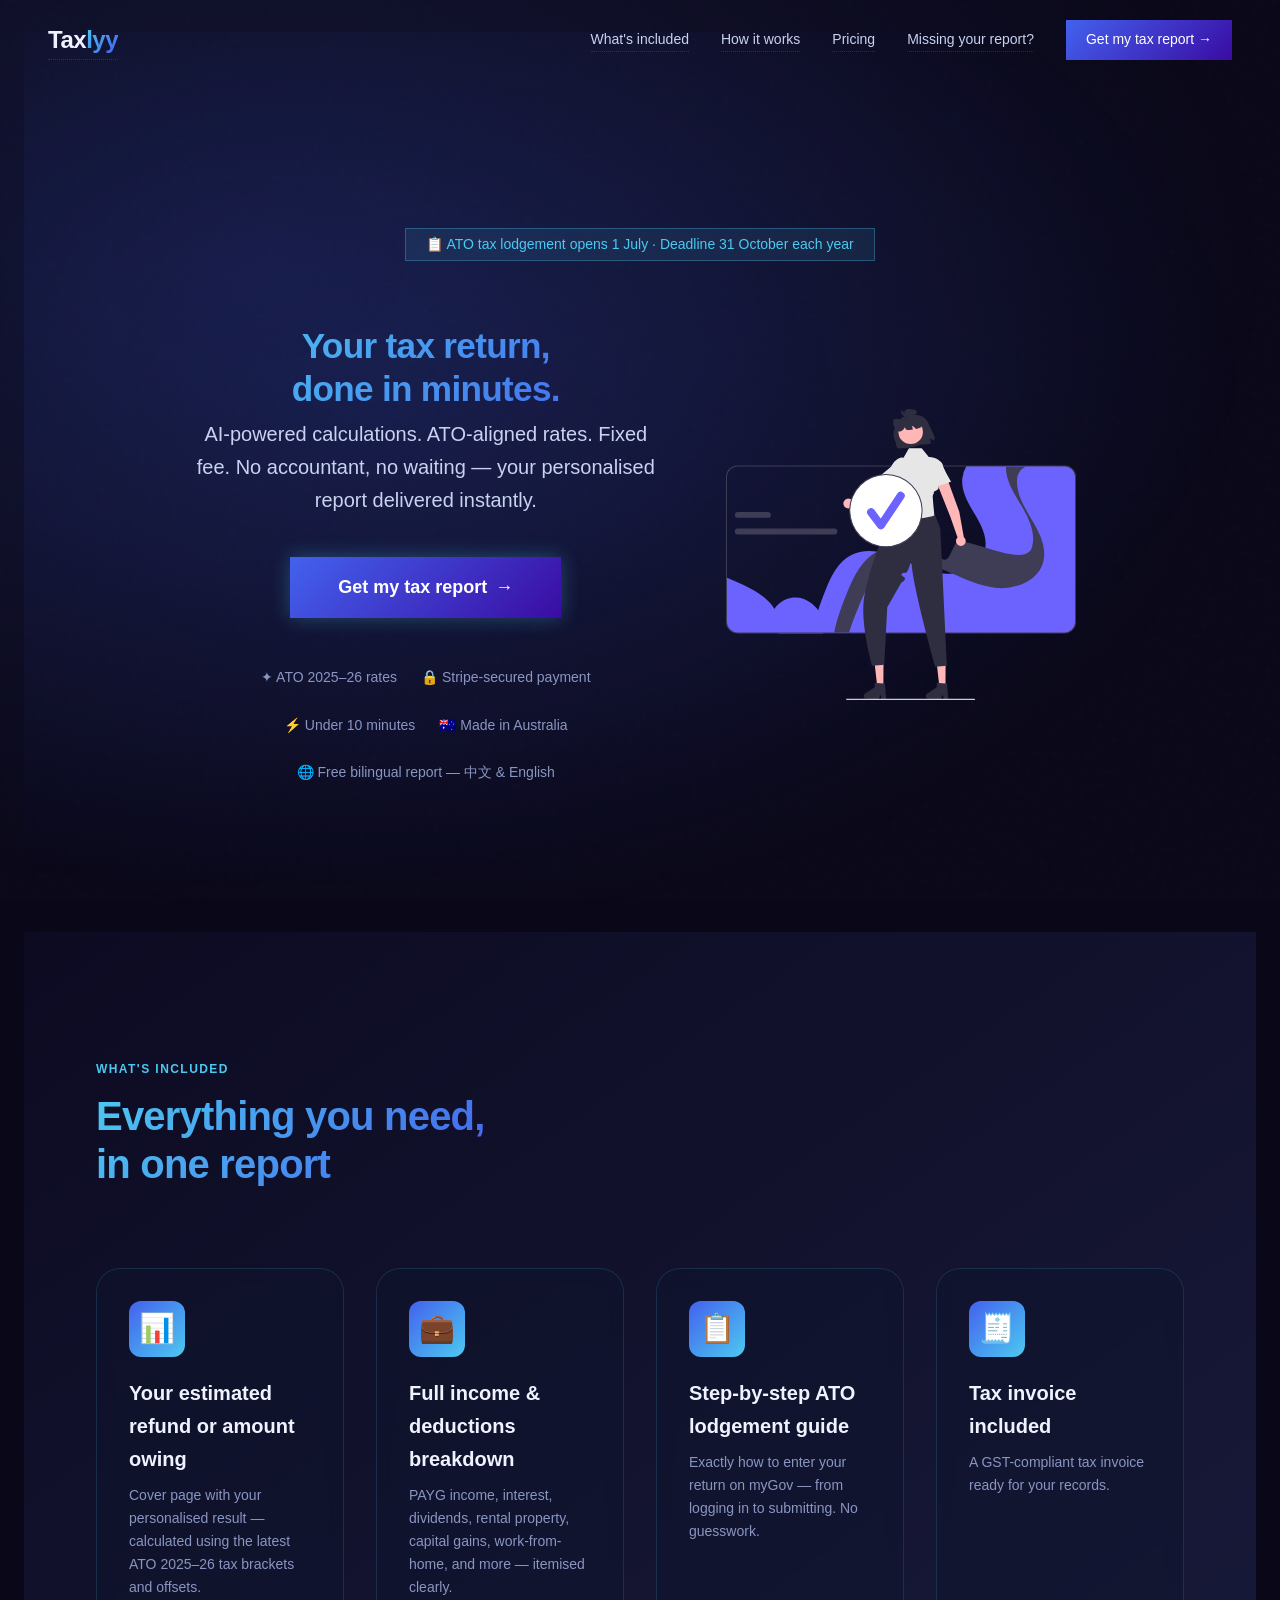
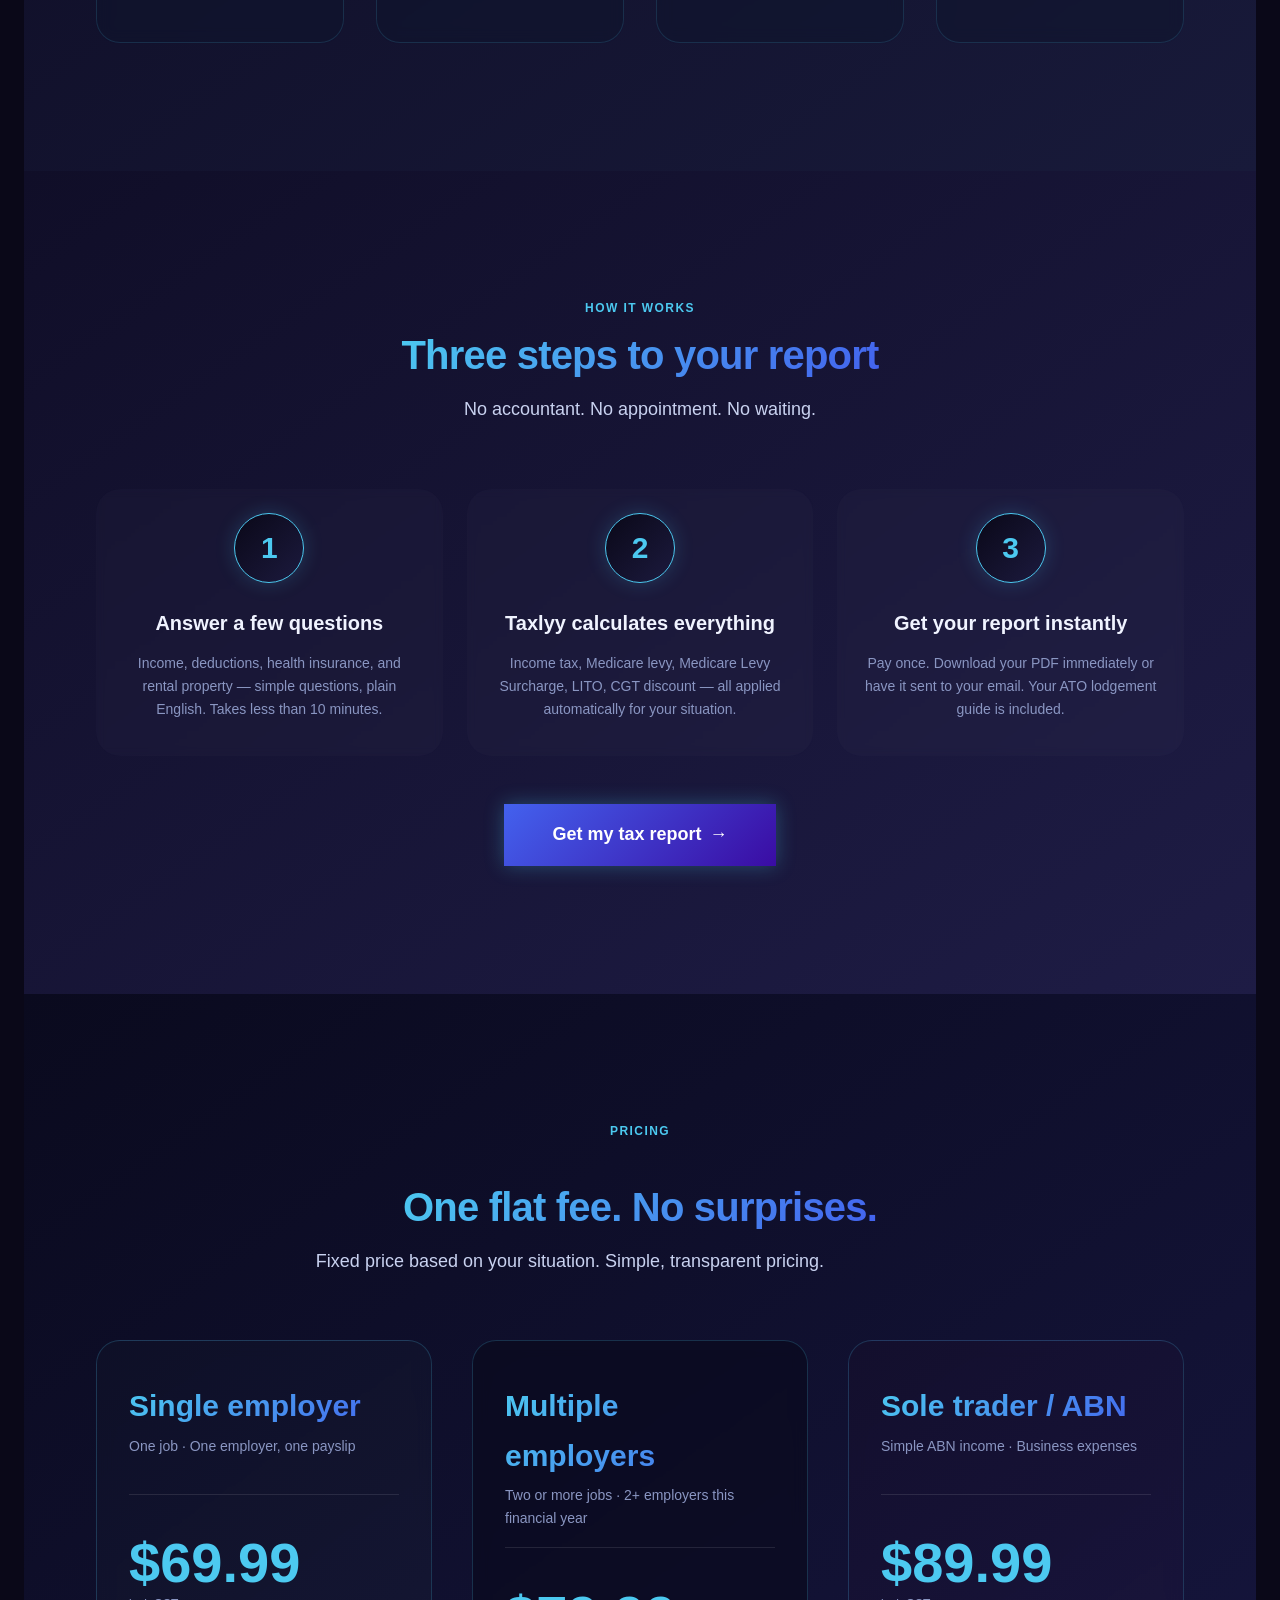
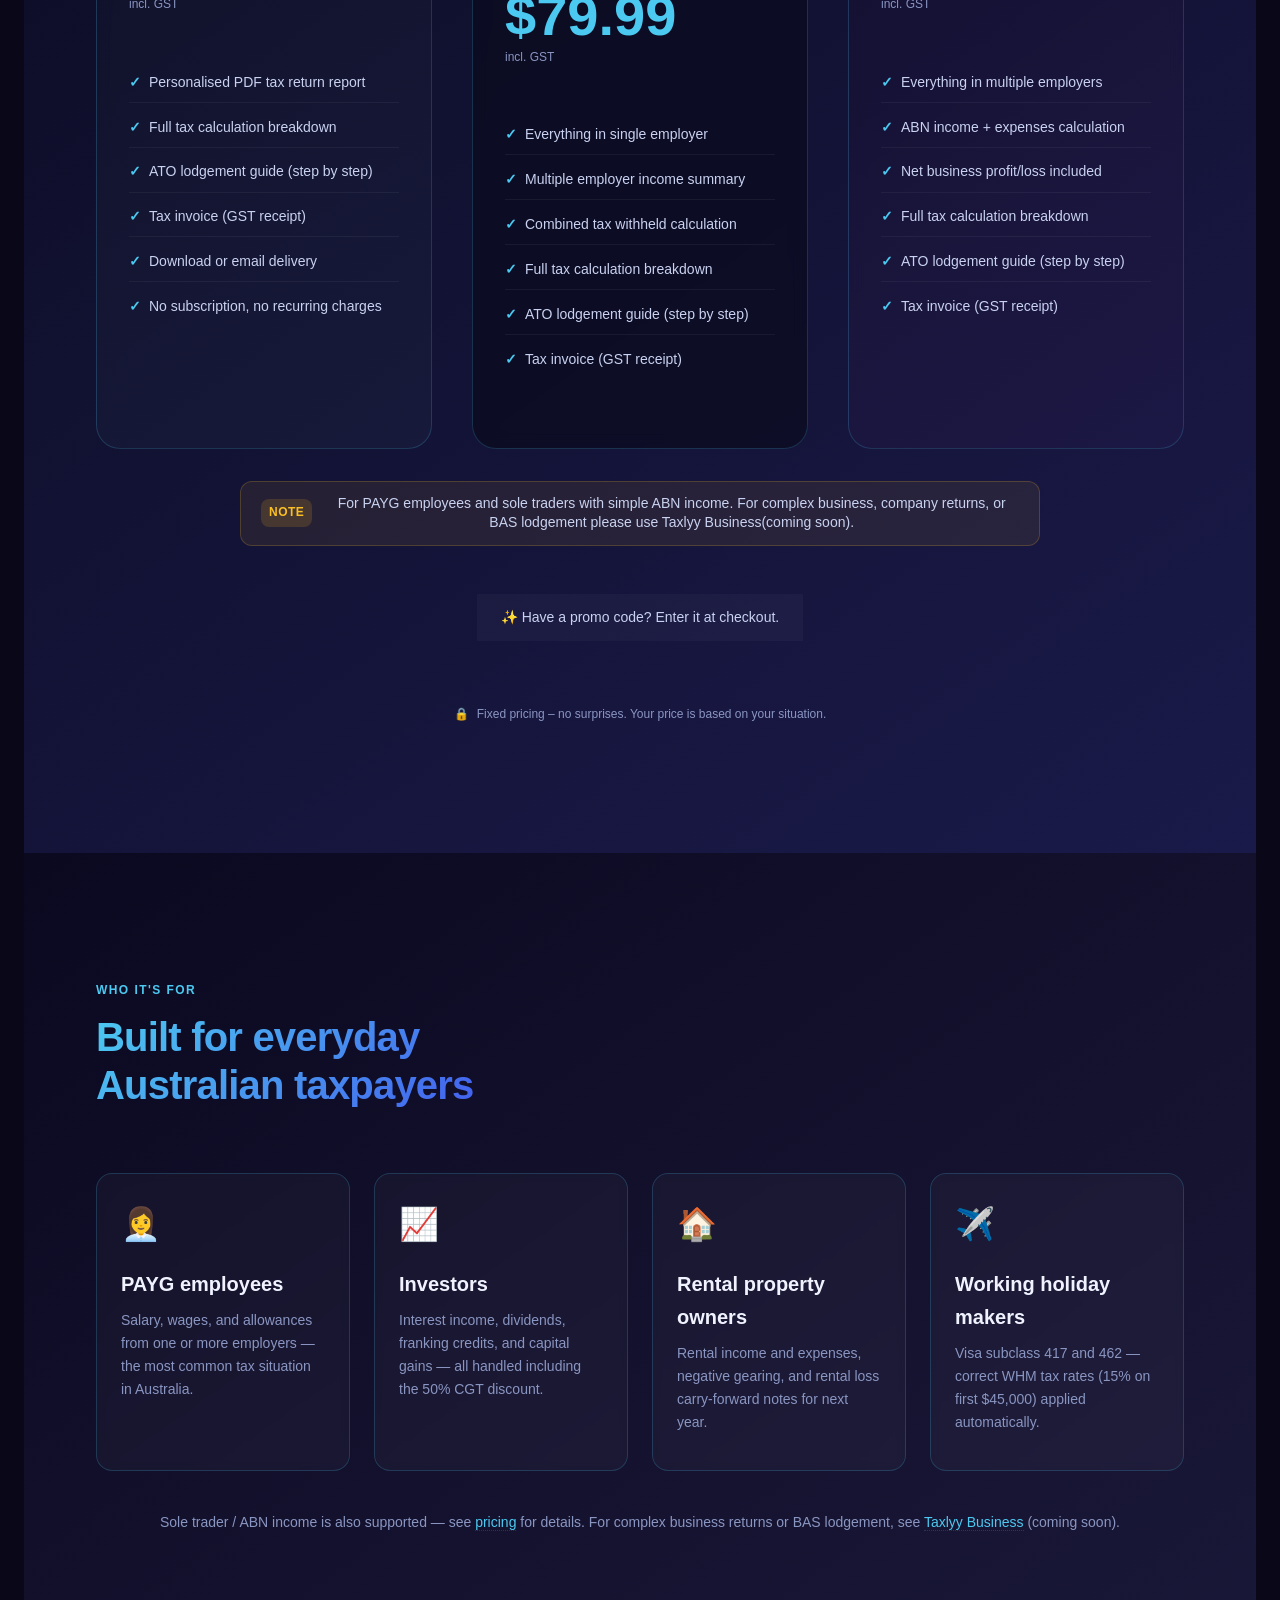
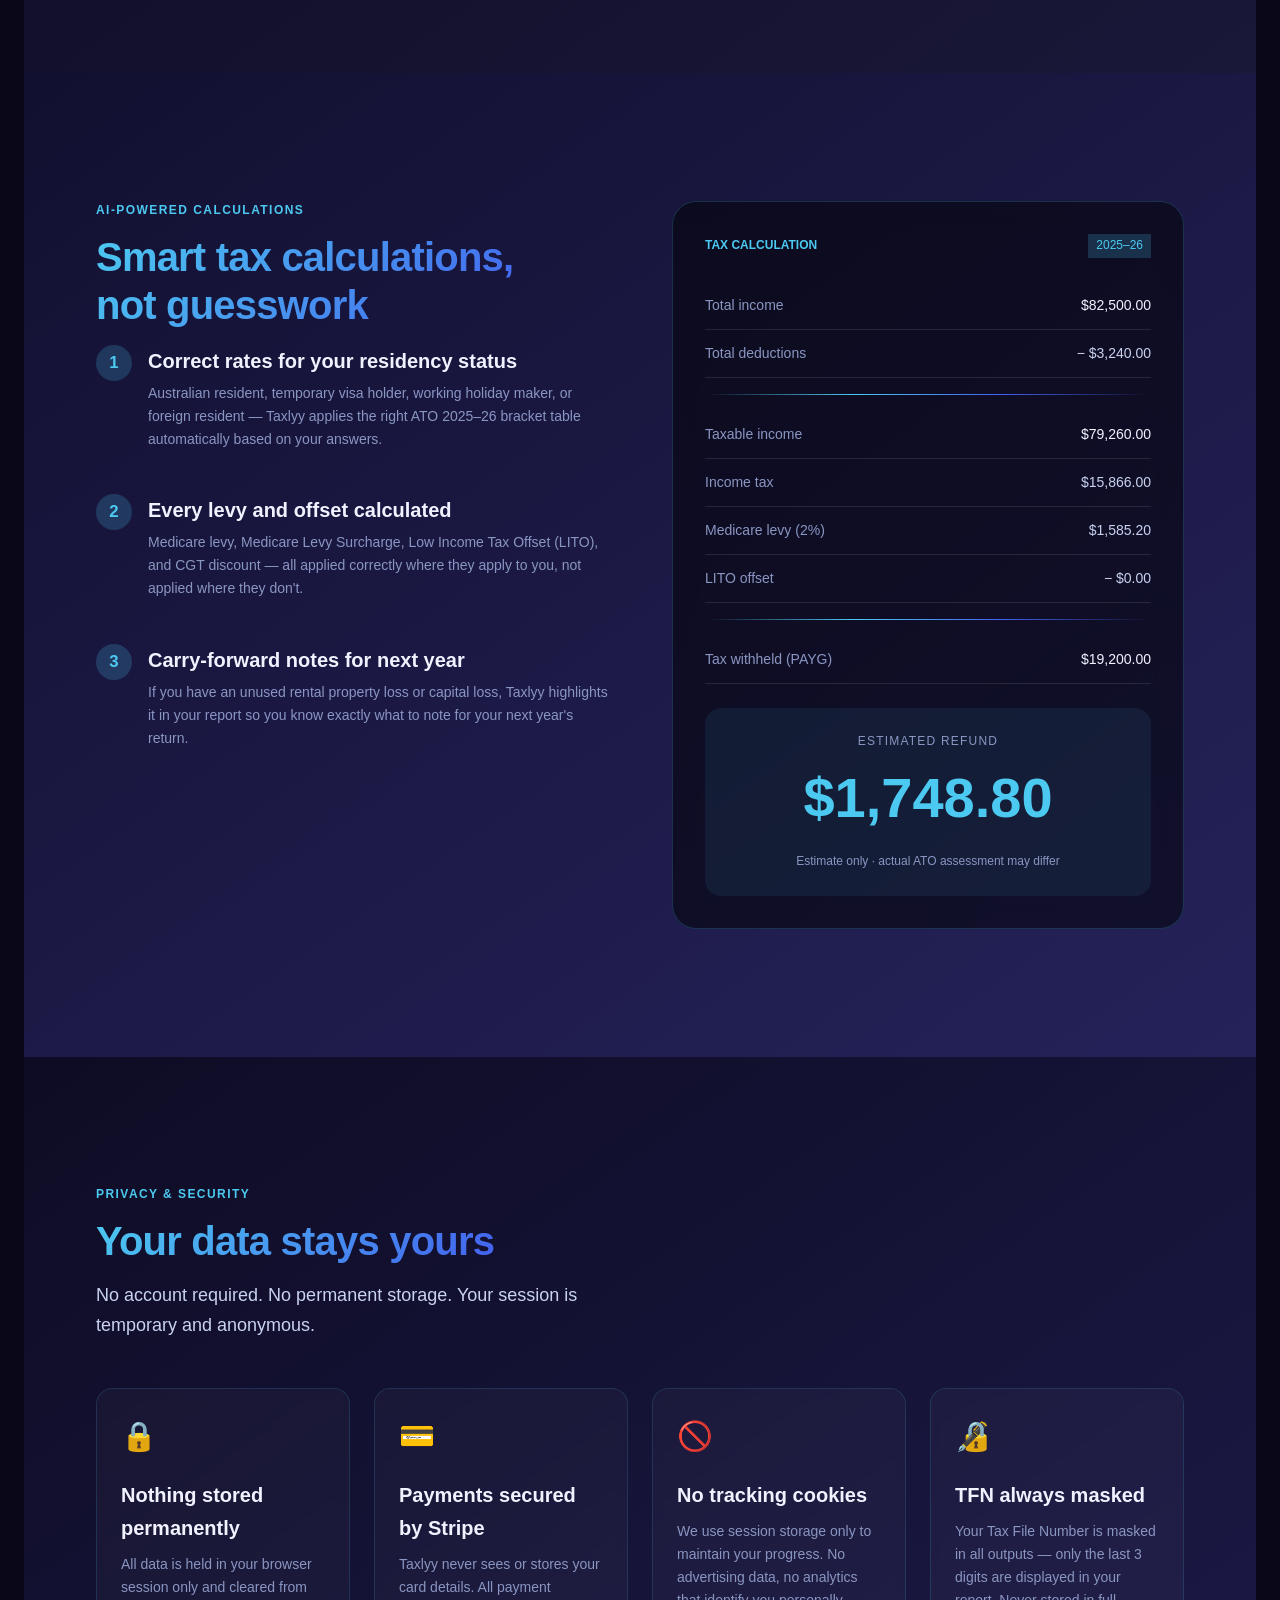
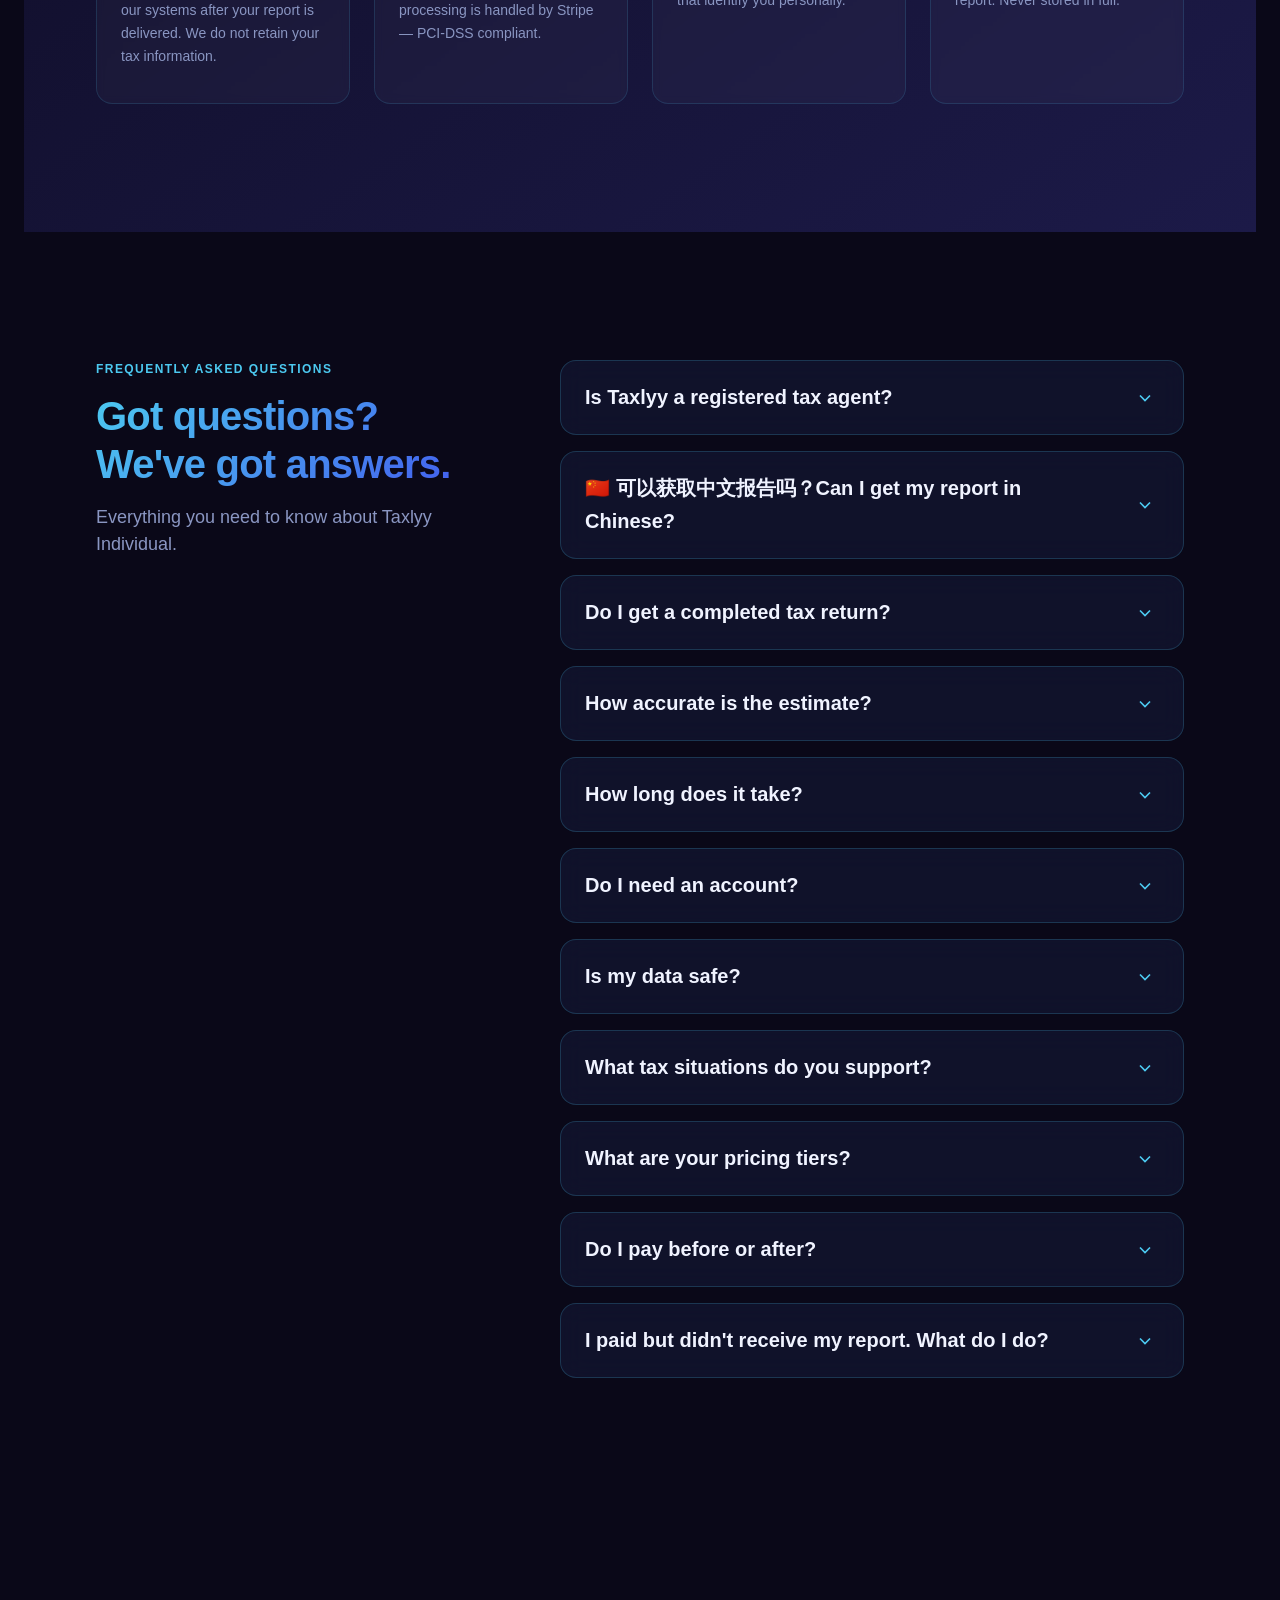
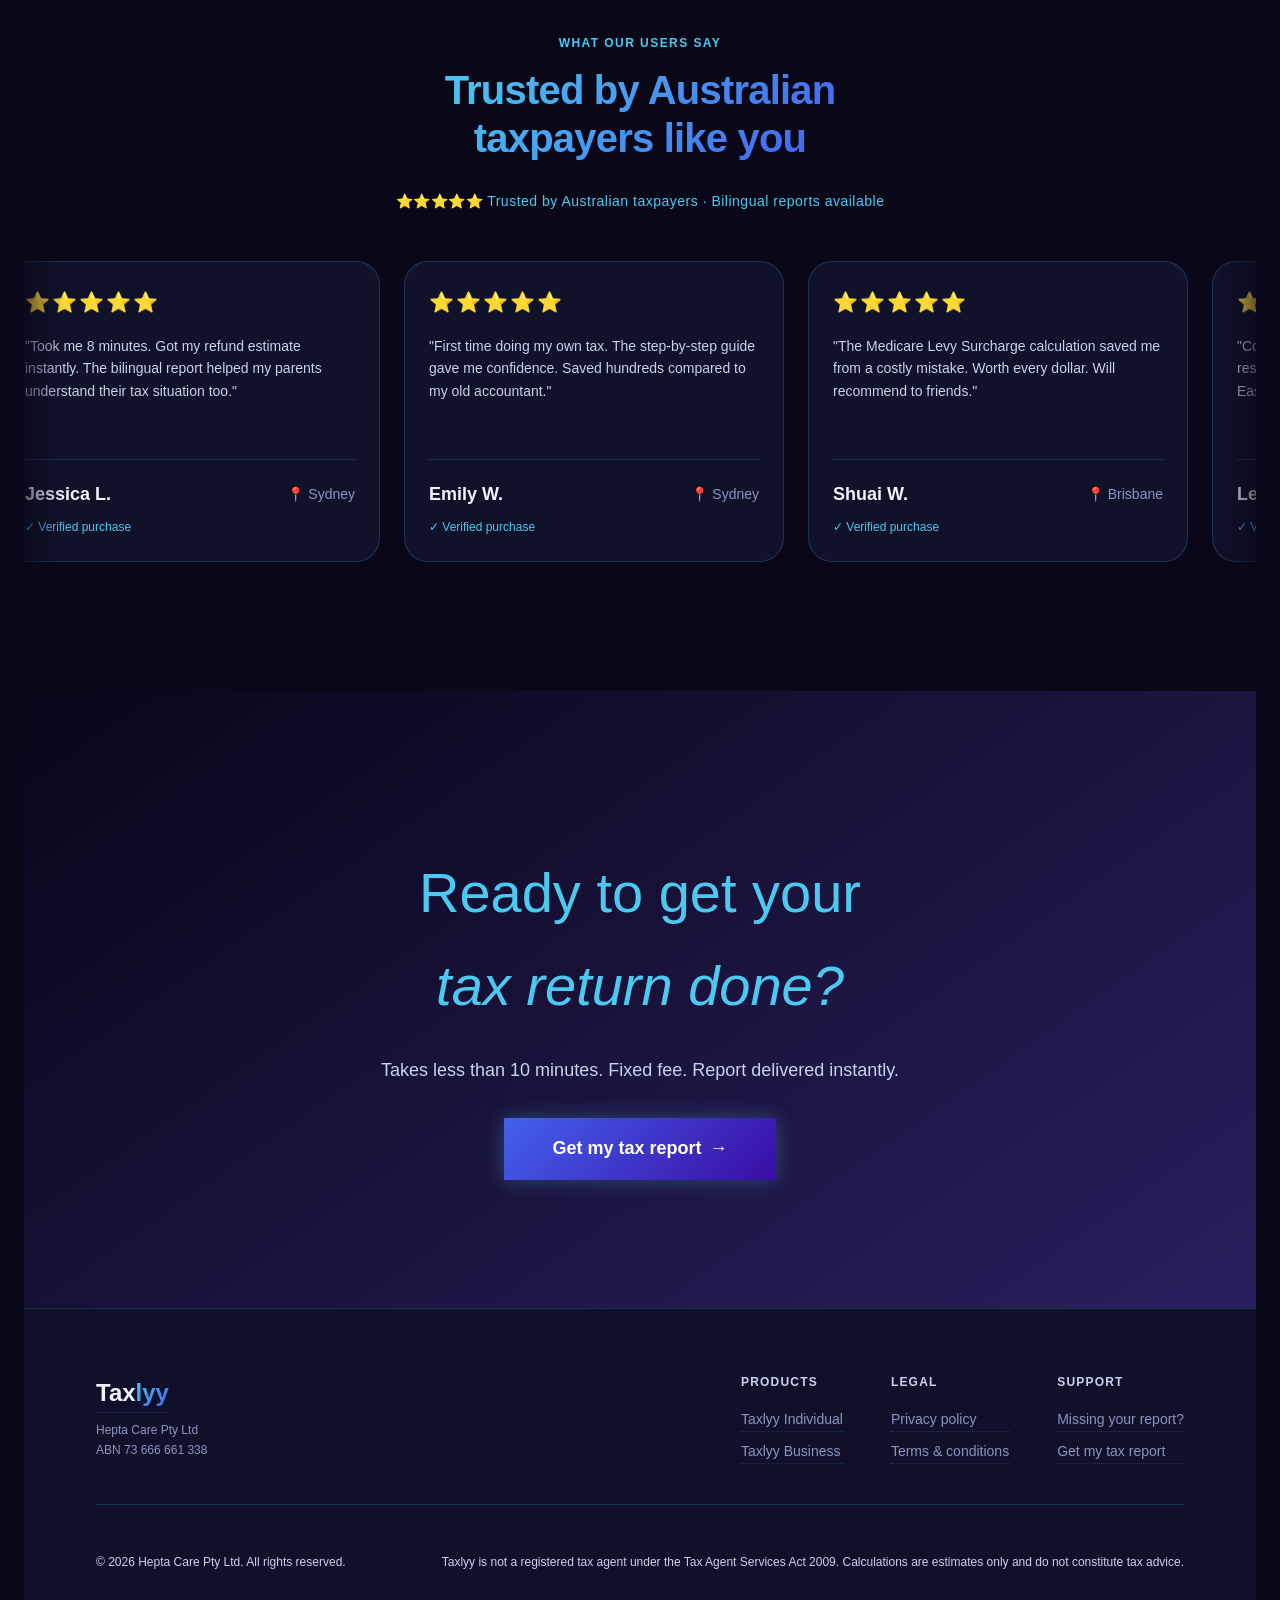
==== commit 01289cc0: "move index.html to root" ====
--- a/index.html
+++ b/index.html
@@ -6,8 +6,8 @@
 <meta name="description" content="Taxlyy Individual — your Australian tax return done in under 10 minutes. AI-powered, ATO-aligned, fixed fee. 2025–26 financial year.">
 <title>Taxlyy — Your Tax Return, Done</title>
 <link rel="icon" type="image/svg+xml" href="/favicon.svg">
-<link rel="stylesheet" href="variables.css">
-<link rel="stylesheet" href="styles.css">
+<link rel="stylesheet" href="/frontend/variables.css">
+<link rel="stylesheet" href="/frontend/styles.css">
 <link rel="stylesheet" href="/frontend/legal/legal.css">
 </head>
 <body>
@@ -52,7 +52,7 @@
           </div>
         </div>
         <div class="hero-right">
-          <img src="icons/icon-celebration.svg" alt="Tax celebration" class="hero-svg animated-svg">
+          <img src="frontend/icons/icon-celebration.svg" alt="Tax celebration" class="hero-svg animated-svg">
         </div>
       </div>
     </div>
@@ -686,6 +686,6 @@
   </div>
 </footer>
 
-<script src="main.js"></script>
+<script src="/frontend/main.js"></script>
 </body>
 </html>
--- a/frontend/variables.css
+++ b/frontend/variables.css
@@ -0,0 +1,116 @@
+/* ========================================
+   VARIABLES – Taxlyy High‑Tech Edition
+   Fluid typography, animated gradients, glass tokens
+   ======================================== */
+
+:root {
+    /* ── CORE BRAND (Neon / Cyber) ── */
+    --primary:               #4361ee;
+    --primary-dark:          #3a0ca3;
+    --primary-light:         #7209b7;
+    --accent:                #4cc9f0;
+    --accent-dark:           #3ab5db;
+    --accent-dim:            rgba(76,201,240,0.2);
+
+    /* ── GRADIENTS (Animated + Static) ── */
+    --gradient-dark:         linear-gradient(135deg, #0b0914 0%, #15132b 50%, #1a1838 100%);
+    --gradient-mid:          linear-gradient(135deg, #11102a 0%, #1c1a3e 100%);
+    --gradient-hero-bg:      linear-gradient(125deg, #0a0818 0%, #1a1838 40%, #0f0c2a 100%);
+    --gradient-accent-line:  linear-gradient(90deg, transparent, var(--accent), var(--primary), transparent);
+    --gradient-glow:         radial-gradient(circle at var(--x, 50%) var(--y, 50%), rgba(76,201,240,0.3), transparent 60%);
+    --gradient-card-border:  linear-gradient(135deg, var(--accent), var(--primary), var(--accent));
+    --gradient-text:         linear-gradient(135deg, var(--accent), var(--primary));
+    --gradient-shimmer:      repeating-linear-gradient(45deg, transparent, transparent 20px, rgba(255,255,255,0.03) 20px, rgba(255,255,255,0.03) 40px);
+
+    /* ── BACKGROUNDS (Layered) ── */
+    --bg-dark:               #0a0818;
+    --bg-mid:                #11102a;
+    --bg-light:              #1c1a3e;
+    --bg-glass:              rgba(15, 20, 45, 0.45);
+    --bg-glass-light:        rgba(255, 255, 255, 0.05);
+    --bg-surface:            rgba(20, 25, 55, 0.6);
+
+    /* Light sections (frosted, not plain) */
+    --bg-white:              #f5f7ff;
+    --bg-off-white:          #eff2fe;
+    --bg-card-light:         rgba(255, 255, 255, 0.85);
+
+    /* ── TEXT (Coordinated Scale) ── */
+    --font-family:           'Inter', -apple-system, 'SF Pro Text', 'Helvetica Neue', sans-serif;
+    
+    /* Modular scale 1.25 – fluid with clamp */
+    --text-xs:               clamp(0.6875rem, 3vw, 0.75rem);   /* 11–12px */
+    --text-sm:               clamp(0.8125rem, 3.5vw, 0.875rem); /* 13–14px */
+    --text-base:             clamp(1rem, 4vw, 1.125rem);        /* 16–18px */
+    --text-md:               clamp(1.125rem, 5vw, 1.25rem);     /* 18–20px */
+    --text-lg:               clamp(1.25rem, 5.5vw, 1.5rem);     /* 20–24px */
+    --text-xl:               clamp(1.5rem, 6.5vw, 1.875rem);    /* 24–30px */
+    --text-2xl:              clamp(1.875rem, 7.5vw, 2.5rem);    /* 30–40px */
+    --text-3xl:              clamp(2.5rem, 9vw, 3.5rem);        /* 40–56px */
+    --text-4xl:              clamp(3rem, 11vw, 5rem);           /* 48–80px */
+
+    --font-weight-light:     300;
+    --font-weight-regular:   400;
+    --font-weight-medium:    500;
+    --font-weight-semibold:  600;
+    --font-weight-bold:      700;
+
+    /* Text colors (chromatic) */
+    --text-primary:          #f0f3ff;
+    --text-secondary:        #c9d2f0;
+    --text-muted:            #8a96c2;
+    --text-dark:             #12172e;
+    --text-dark-muted:       #5a6793;
+
+    /* ── SPACING (8px baseline grid) ── */
+    --space-0:               0;
+    --space-1:               0.25rem;   /* 4px */
+    --space-2:               0.5rem;    /* 8px */
+    --space-3:               0.75rem;   /* 12px */
+    --space-4:               1rem;      /* 16px */
+    --space-5:               1.25rem;   /* 20px */
+    --space-6:               1.5rem;    /* 24px */
+    --space-8:               2rem;      /* 32px */
+    --space-10:              2.5rem;    /* 40px */
+    --space-12:              3rem;      /* 48px */
+    --space-16:              4rem;      /* 64px */
+    --space-20:              5rem;      /* 80px */
+    --space-24:              6rem;      /* 96px */
+
+    /* ── BORDERS & RADIUS ── */
+    --border-glass:          rgba(76,201,240,0.2);
+    --border-light:          rgba(255,255,255,0.08);
+    --radius-sm:             0.5rem;
+    --radius-md:             0.75rem;
+    --radius-lg:             1rem;
+    --radius-xl:             1.5rem;
+    --radius-2xl:            2rem;
+
+    /* ── SHADOWS & GLOWS ── */
+    --shadow-sm:             0 4px 20px rgba(0,0,0,0.3);
+    --shadow-md:             0 8px 30px rgba(0,0,0,0.4);
+    --shadow-glow:           0 0 20px rgba(76,201,240,0.3);
+    --shadow-glow-strong:    0 0 30px rgba(76,201,240,0.5);
+    --shadow-glass:          0 8px 32px rgba(0,0,0,0.2);
+    --shadow-hover:          0 20px 40px rgba(0,0,0,0.4), 0 0 0 1px rgba(76,201,240,0.3);
+
+    /* ── GLASS & BLUR ── */
+    --glass-bg:              rgba(15, 20, 40, 0.65);
+    --glass-blur:            blur(12px);
+    --glass-border:          0.5px solid var(--border-glass);
+
+    /* ── ANIMATION TIMINGS ── */
+    --transition-fast:       0.2s cubic-bezier(0.2, 0.9, 0.4, 1.1);
+    --transition:            0.35s cubic-bezier(0.2, 0.9, 0.4, 1.1);
+    --transition-slow:       0.6s cubic-bezier(0.2, 0.9, 0.4, 1.1);
+
+    /* ── LAYOUT ── */
+    --nav-height:            80px;
+    --nav-height-scrolled:   60px;
+    --section-padding-v:     clamp(4rem, 12vw, 8rem);
+    --section-padding-h:     clamp(1.5rem, 5vw, 3rem);
+    --max-width:             1280px;
+
+    /* ── EXTRAS (noise, orbs) ── */
+    --noise:                 url("data:image/svg+xml,%3Csvg viewBox='0 0 200 200' xmlns='http://www.w3.org/2000/svg'%3E%3Cfilter id='n'%3E%3CfeTurbulence type='fractalNoise' baseFrequency='0.7' numOctaves='1' stitchTiles='stitch'/%3E%3C/filter%3E%3Crect width='100%25' height='100%25' filter='url(%23n)' opacity='0.04'/%3E%3C/svg%3E");
+}
--- a/frontend/styles.css
+++ b/frontend/styles.css
@@ -0,0 +1,1892 @@
+/* ========================================
+   STYLES – Taxlyy High‑Tech Dark Theme
+   Unified dark backgrounds, per‑section gradients, bright dividers
+   Fully responsive, glassmorphism, animations
+   ======================================== */
+
+
+/* ========================================
+   GLOBAL CONTAINER - Max Width & Centering
+   ======================================== */
+
+.container {
+    max-width: 1280px;
+    margin: 0 auto;
+    padding: 0 var(--space-6);
+}
+
+/* For ultra-wide screens - keep content readable */
+@media (min-width: 1600px) {
+    .container {
+        max-width: 1400px;
+    }
+}
+
+/* For very large screens - slightly wider container */
+@media (min-width: 1920px) {
+    .container {
+        max-width: 1600px;
+    }
+}
+
+/* ========================================
+   SECTION SPECIFIC OVERRIDES
+   Keep original backgrounds, just constrain content
+   ======================================== */
+
+/* Hero - keep full width background, container constrains content */
+#hero .container {
+    position: relative;
+    z-index: 2;
+}
+
+/* Hero inner adjustment - remove duplicate padding */
+#hero .hero-inner {
+    padding: 0;
+}
+
+/* Features - ensure grid doesn't overflow */
+#features .features-grid {
+    max-width: 100%;
+}
+
+/* How it works - center content */
+#how .container > .reveal {
+    margin-left: auto !important;
+    margin-right: auto !important;
+}
+
+/* Pricing - let container constrain the grid */
+#pricing .pricing-grid {
+    max-width: 100%;
+}
+
+/* AI section - ensure grid doesn't overflow */
+#ai .ai-grid {
+    max-width: 100%;
+}
+
+/* FAQ - container already handles, remove duplicate constraints */
+#faq .faq-container {
+    max-width: 100%;
+}
+
+/* Testimonials - full width background, container constrains header */
+#testimonials .container {
+    width: 100%;
+}
+
+/* Marquee stays full width inside container? Let it overflow container */
+.marquee-wrapper {
+    width: 100vw;
+    position: relative;
+    left: 50%;
+    right: 50%;
+    margin-left: -50vw;
+    margin-right: -50vw;
+}
+
+/* Alternative for marquee - keep it inside container on mobile */
+@media (max-width: 768px) {
+    .marquee-wrapper {
+        width: 100%;
+        left: auto;
+        right: auto;
+        margin-left: 0;
+        margin-right: 0;
+    }
+}
+
+/* Final CTA - center content */
+#final-cta .final-cta-inner {
+    max-width: 800px;
+    margin: 0 auto;
+}
+
+/* Footer - container handles spacing */
+footer .container {
+    width: 100%;
+}
+
+/* ========================================
+   RESPONSIVE PADDING ADJUSTMENTS
+   ======================================== */
+
+/* Tablet */
+@media (max-width: 768px) {
+    .container {
+        padding: 0 var(--space-4);
+    }
+}
+
+/* Mobile */
+@media (max-width: 480px) {
+    .container {
+        padding: 0 var(--space-3);
+    }
+}
+
+/* ========================================
+   FIX FOR SECTIONS WITH FULL-WIDTH BACKGROUNDS
+   Background stays full, content stays contained
+   ======================================== */
+
+/* These sections already have proper backgrounds defined */
+/* No changes needed - they work correctly with container */
+
+/* ========================================
+   PRICING GRID IMPROVEMENT - Better card sizing
+   ======================================== */
+
+@media (min-width: 1024px) {
+    .pricing-grid {
+        grid-template-columns: repeat(3, minmax(300px, 1fr));
+        gap: var(--space-8);
+    }
+}
+
+/* When container is narrow, cards adjust */
+@media (max-width: 1023px) and (min-width: 768px) {
+    .pricing-grid {
+        grid-template-columns: repeat(2, minmax(280px, 1fr));
+        gap: var(--space-6);
+    }
+}
+
+@media (max-width: 767px) {
+    .pricing-grid {
+        grid-template-columns: 1fr;
+        max-width: 400px;
+        margin-left: auto;
+        margin-right: auto;
+    }
+}
+
+/* ========================================
+   FEATURES GRID IMPROVEMENT
+   ======================================== */
+
+@media (min-width: 1024px) {
+    #features .features-grid {
+        grid-template-columns: repeat(4, minmax(240px, 1fr));
+    }
+}
+
+@media (max-width: 1023px) and (min-width: 640px) {
+    #features .features-grid {
+        grid-template-columns: repeat(2, 1fr);
+    }
+}
+
+@media (max-width: 639px) {
+    #features .features-grid {
+        grid-template-columns: 1fr;
+    }
+}
+
+/* ========================================
+   STEPS GRID IMPROVEMENT
+   ======================================== */
+
+@media (min-width: 768px) {
+    .steps-grid {
+        grid-template-columns: repeat(3, minmax(250px, 1fr));
+        gap: var(--space-8);
+    }
+}
+
+@media (max-width: 767px) {
+    .steps-grid {
+        grid-template-columns: 1fr;
+        gap: var(--space-6);
+        max-width: 400px;
+        margin-left: auto;
+        margin-right: auto;
+    }
+}
+
+/* ========================================
+   WHO GRID & PRIVACY GRID IMPROVEMENT
+   ======================================== */
+
+@media (min-width: 768px) {
+    .who-grid,
+    .privacy-grid {
+        grid-template-columns: repeat(4, minmax(200px, 1fr));
+        gap: var(--space-6);
+    }
+}
+
+@media (max-width: 767px) {
+    .who-grid,
+    .privacy-grid {
+        grid-template-columns: repeat(2, 1fr);
+        gap: var(--space-4);
+    }
+}
+
+@media (max-width: 480px) {
+    .who-grid,
+    .privacy-grid {
+        grid-template-columns: 1fr;
+    }
+}
+
+/* ========================================
+   AI GRID IMPROVEMENT
+   ======================================== */
+
+@media (min-width: 992px) {
+    .ai-grid {
+        grid-template-columns: 1fr 0.9fr;
+        gap: var(--space-12);
+        align-items: start;
+    }
+}
+
+@media (max-width: 991px) {
+    .ai-grid {
+        grid-template-columns: 1fr;
+        gap: var(--space-8);
+    }
+    
+    .ai-visual {
+        position: static;
+        max-width: 500px;
+        margin: 0 auto;
+    }
+}
+
+/* ========================================
+   FAQ CONTAINER IMPROVEMENT
+   ======================================== */
+
+@media (min-width: 768px) {
+    .faq-container {
+        display: flex;
+        gap: var(--space-12);
+        align-items: flex-start;
+    }
+    
+    .faq-left {
+        flex: 0.8;
+        position: sticky;
+        top: 100px;
+    }
+    
+    .faq-right {
+        flex: 1.2;
+    }
+}
+
+@media (max-width: 767px) {
+    .faq-container {
+        flex-direction: column;
+        gap: var(--space-8);
+    }
+    
+    .faq-left {
+        position: static;
+        text-align: center;
+    }
+}
+
+/* ========================================
+   FINAL CTA TEXT SIZE ADJUSTMENT
+   ======================================== */
+
+@media (max-width: 640px) {
+    #final-cta h2 {
+        font-size: var(--text-2xl);
+    }
+    
+    #final-cta p {
+        font-size: var(--text-sm);
+    }
+}
+
+/* ========================================
+   FOOTER RESPONSIVE
+   ======================================== */
+
+@media (max-width: 768px) {
+    .footer-top {
+        flex-direction: column;
+        gap: var(--space-8);
+        text-align: center;
+    }
+    
+    .footer-brand p {
+        margin-left: auto;
+        margin-right: auto;
+    }
+    
+    .footer-links {
+        justify-content: center;
+        flex-wrap: wrap;
+        gap: var(--space-8);
+    }
+    
+    .footer-col {
+        text-align: center;
+    }
+    
+    .footer-bottom {
+        flex-direction: column;
+        text-align: center;
+        gap: var(--space-4);
+    }
+}
+
+/* ── GLOBAL RESET ── */
+*, *::before, *::after {
+    box-sizing: border-box;
+    margin: 0;
+    padding: 0;
+}
+
+html {
+    scroll-behavior: smooth;
+    scroll-padding-top: var(--nav-height);
+}
+
+body {
+    font-family: var(--font-family);
+    font-size: var(--text-base);
+    font-weight: var(--font-weight-regular);
+    line-height: 1.6;
+    background: var(--bg-dark);
+    color: var(--text-primary);
+    overflow-x: hidden;
+    -webkit-font-smoothing: antialiased;
+}
+
+/* ── GLOBAL BACKGROUND NOISE & ORBS ── */
+body::before {
+    content: '';
+    position: fixed;
+    inset: 0;
+    background: var(--gradient-hero-bg);
+    z-index: -2;
+}
+
+body::after {
+    content: '';
+    position: fixed;
+    inset: 0;
+    background-image: var(--noise);
+    pointer-events: none;
+    z-index: -1;
+    opacity: 0.4;
+}
+
+.orb {
+    position: fixed;
+    border-radius: 50%;
+    filter: blur(80px);
+    pointer-events: none;
+    z-index: -1;
+    opacity: 0.25;
+    animation: float 20s infinite alternate ease-in-out;
+}
+.orb-1 { width: 50vw; height: 50vw; background: var(--primary); top: -20%; left: -20%; animation-duration: 30s; }
+.orb-2 { width: 40vw; height: 40vw; background: var(--accent); bottom: -20%; right: -20%; animation-duration: 25s; }
+.orb-3 { width: 30vw; height: 30vw; background: var(--primary-light); top: 40%; left: 20%; animation-duration: 20s; }
+
+@keyframes float {
+    0% { transform: translate(0, 0) scale(1); }
+    100% { transform: translate(5%, 5%) scale(1.15); }
+}
+
+/* ── SCROLLBAR ── */
+::-webkit-scrollbar { width: 5px; }
+::-webkit-scrollbar-track { background: var(--bg-mid); }
+::-webkit-scrollbar-thumb { background: var(--accent); border-radius: var(--radius-full); }
+
+/* ── NAVIGATION ── */
+nav {
+    position: fixed;
+    top: 0; left: 0; right: 0;
+    z-index: 1000;
+    display: flex;
+    align-items: center;
+    justify-content: space-between;
+    padding: 0 var(--section-padding-h);
+    height: var(--nav-height);
+    background: transparent;
+    transition: all var(--transition);
+}
+nav.scrolled {
+    background: var(--glass-bg);
+    backdrop-filter: var(--glass-blur);
+    border-bottom: 0.5px solid var(--border-glass);
+    height: var(--nav-height-scrolled);
+}
+.nav-logo {
+    font-weight: var(--font-weight-semibold);
+    font-size: var(--text-lg);
+    letter-spacing: -0.02em;
+    color: var(--text-primary);
+    text-decoration: none;
+}
+.nav-logo span {
+    background: var(--gradient-text);
+    -webkit-background-clip: text;
+    background-clip: text;
+    color: transparent;
+}
+.nav-links {
+    display: flex;
+    align-items: center;
+    gap: var(--space-8);
+}
+.nav-links a {
+    font-size: var(--text-sm);
+    font-weight: var(--font-weight-medium);
+    color: var(--text-secondary);
+    text-decoration: none;
+    transition: color var(--transition-fast);
+}
+.nav-links a:hover { color: var(--accent); }
+.nav-links .nav-cta {
+    background: linear-gradient(135deg, var(--primary), var(--primary-dark));
+    padding: 8px var(--space-5);
+    border-radius: var(--radius-full);
+    color: white;
+    border: none;
+}
+.nav-links .nav-cta:hover {
+    background: linear-gradient(135deg, var(--primary-dark), var(--primary));
+    transform: translateY(-2px);
+    box-shadow: var(--shadow-glow);
+}
+
+/* ── BRIGHT SECTION DIVIDER (global) ── */
+.section-divider {
+    height: 2px;
+    background: var(--gradient-accent-line);
+    width: 100%;
+    margin: 0;
+    opacity: 0.6;
+    box-shadow: 0 0 8px var(--accent-dim);
+}
+
+/* ── HERO ── */
+#hero {
+    min-height: 100vh;
+    display: flex;
+    align-items: center;
+    justify-content: center;
+    text-align: center;
+    padding: calc(var(--nav-height) + 2rem) var(--section-padding-h) 4rem;
+    position: relative;
+    overflow: hidden;
+    background: radial-gradient(ellipse at 30% 40%, rgba(67,97,238,0.15), transparent 70%);
+}
+.hero-inner {
+    max-width: 900px;
+    margin: 0 auto;
+    position: relative;
+    z-index: 2;
+}
+.hero-badge {
+  display: inline-flex;
+  align-items: center;
+  gap: var(--space-2);
+  background: rgba(76, 201, 240, 0.1);
+  backdrop-filter: blur(4px);
+  border: 0.5px solid rgba(76, 201, 240, 0.3);
+  border-radius: var(--radius-full);
+  padding: var(--space-1) var(--space-5);
+  font-size: var(--text-sm);
+  font-weight: var(--font-weight-medium);
+  color: var(--accent);
+  margin-bottom: var(--space-8);
+  opacity: 0;
+  background-size: 200% 100%;
+  
+  /* Combine entrance + shimmer + optional glow pulse */
+  animation: 
+    fadeUp 0.6s 0.1s forwards,
+    shimmer 3s infinite linear,
+    glowPulse 2s infinite ease-in-out;  /* ← remove this line if you prefer only shimmer */
+}
+/* Entrance animation – fade in + slide up */
+@keyframes fadeUp {
+  0% {
+    opacity: 0;
+    transform: translateY(12px);
+  }
+  100% {
+    opacity: 1;
+    transform: translateY(0);
+  }
+}
+
+/* High‑tech shimmer – moving light across the badge */
+@keyframes shimmer {
+  0% {
+    background-position: 200% 0;
+  }
+  100% {
+    background-position: -200% 0;
+  }
+}
+
+/* Optional: soft neon border pulse for extra hi‑tech glow */
+@keyframes glowPulse {
+  0% {
+    border-color: rgba(76, 201, 240, 0.3);
+    box-shadow: 0 0 0px rgba(76, 201, 240, 0);
+  }
+  50% {
+    border-color: rgba(76, 201, 240, 0.8);
+    box-shadow: 0 0 8px rgba(76, 201, 240, 0.5);
+  }
+  100% {
+    border-color: rgba(76, 201, 240, 0.3);
+    box-shadow: 0 0 0px rgba(76, 201, 240, 0);
+  }
+}
+h1 {
+    font-size: var(--text-3xl);          /* smaller size */
+    font-weight: var(--font-weight-bold);
+    line-height: 1.2;
+    letter-spacing: -0.02em;
+    margin-bottom: var(--space-6);
+    opacity: 0;
+    animation: fadeUp 0.7s 0.2s forwards;
+    background: var(--gradient-text);
+    -webkit-background-clip: text;
+    background-clip: text;
+    color: transparent;
+    font-style: normal;                  /* explicitly remove italic */
+}
+.gradient-text {
+    background: var(--gradient-text);
+    -webkit-background-clip: text;
+    background-clip: text;
+    color: transparent;
+    animation: pulse-glow-text 3s infinite;
+}
+@keyframes pulse-glow-text {
+    0%, 100% { text-shadow: 0 0 0 rgba(76,201,240,0); }
+    50% { text-shadow: 0 0 12px rgba(76,201,240,0.4); }
+}
+.hero-sub {
+    font-size: var(--text-md);
+    font-weight: var(--font-weight-light);
+    color: var(--text-secondary);
+    max-width: 600px;
+    margin: 0 auto var(--space-10);
+    opacity: 0;
+    animation: fadeUp 0.7s 0.35s forwards;
+}
+.hero-cta-group {
+    display: flex;
+    flex-direction: column;
+    align-items: center;
+    gap: var(--space-4);
+    opacity: 0;
+    animation: fadeUp 0.7s 0.5s forwards;
+}
+.btn-primary {
+    display: inline-flex;
+    align-items: center;
+    gap: var(--space-2);
+    background: linear-gradient(135deg, var(--primary), var(--primary-dark));
+    padding: var(--space-4) var(--space-12);
+    border-radius: var(--radius-full);
+    font-size: var(--text-base);
+    font-weight: var(--font-weight-semibold);
+    color: white;
+    text-decoration: none;
+    transition: all var(--transition);
+    box-shadow: var(--shadow-glow);
+    border: none;
+    cursor: pointer;
+    position: relative;
+    overflow: hidden;
+}
+.btn-primary::before {
+    content: '';
+    position: absolute;
+    inset: 0;
+    background: linear-gradient(90deg, transparent, rgba(255,255,255,0.2), transparent);
+    transform: translateX(-100%);
+    transition: transform 0.6s;
+}
+.btn-primary:hover::before { transform: translateX(100%); }
+.btn-primary:hover {
+    transform: translateY(-3px);
+    box-shadow: var(--shadow-glow-strong);
+    color: white;  /* ← Dark slate, excellent contrast */
+}
+.trust-row {
+    display: flex;
+    flex-wrap: wrap;
+    justify-content: center;
+    gap: var(--space-6);
+    font-size: var(--text-sm);
+    color: var(--text-muted);
+    margin-top: var(--space-8);
+}
+
+/* ── COMMON SECTION STYLES ── */
+section {
+    padding: var(--section-padding-v) var(--section-padding-h);
+    position: relative;
+    z-index: 1;
+}
+.section-label {
+    font-size: var(--text-xs);
+    font-weight: var(--font-weight-semibold);
+    letter-spacing: 0.12em;
+    text-transform: uppercase;
+    color: var(--accent);
+    margin-bottom: var(--space-3);
+}
+.section-heading {
+    font-size: var(--text-2xl);
+    font-weight: var(--font-weight-semibold);
+    line-height: 1.2;
+    letter-spacing: -0.02em;
+    margin-bottom: var(--space-4);
+    background: var(--gradient-text);
+    -webkit-background-clip: text;
+    background-clip: text;
+    color: transparent;
+    display: inline-block;
+}
+.section-sub {
+    font-size: var(--text-base);
+    font-weight: var(--font-weight-light);
+    color: var(--text-secondary);
+    max-width: 560px;
+}
+
+/* ── FEATURES (gradient: #0d0b22 → #181a3a) ── */
+#features {
+    background: linear-gradient(145deg, #0d0b22 0%, #181a3a 100%);
+    position: relative;
+}
+.features-header { margin-bottom: var(--space-16); }
+.features-grid {
+    display: grid;
+    grid-template-columns: repeat(auto-fit, minmax(min(100%, 280px), 1fr));
+    gap: var(--space-8);
+}
+.feature-card {
+    background: rgba(15, 20, 45, 0.5);
+    backdrop-filter: blur(8px);
+    border-radius: var(--radius-xl);
+    padding: var(--space-8);
+    border: 0.5px solid rgba(76,201,240,0.15);
+    transition: all var(--transition);
+}
+.feature-card:hover {
+    transform: translateY(-8px);
+    border-color: var(--accent);
+    box-shadow: 0 0 0 1px var(--accent-dim), var(--shadow-hover);
+}
+.feature-icon {
+    width: 56px;
+    height: 56px;
+    background: linear-gradient(135deg, var(--primary), var(--accent));
+    border-radius: var(--radius-md);
+    display: flex;
+    align-items: center;
+    justify-content: center;
+    margin-bottom: var(--space-5);
+    font-size: 1.8rem;
+    color: white;
+}
+.feature-card h3 {
+    font-size: var(--text-md);
+    font-weight: var(--font-weight-semibold);
+    margin-bottom: var(--space-2);
+    color: var(--text-primary);
+}
+.feature-card p {
+    font-size: var(--text-sm);
+    color: var(--text-muted);
+    line-height: 1.65;
+}
+
+/* ── HOW IT WORKS (gradient: #100e28 → #1e1c45) ── */
+#how {
+    background: linear-gradient(145deg, #100e28 0%, #1e1c45 100%);
+}
+.steps-grid {
+    display: grid;
+    grid-template-columns: repeat(auto-fit, minmax(240px, 1fr));
+    gap: var(--space-6);
+    margin-top: var(--space-16);
+    position: relative;
+}
+.step {
+    text-align: center;
+    padding: var(--space-6);
+    background: rgba(255,255,255,0.02);
+    border-radius: var(--radius-xl);
+    backdrop-filter: blur(4px);
+    transition: all var(--transition);
+}
+.step:hover {
+    transform: translateY(-5px);
+    background: rgba(76,201,240,0.05);
+    border: 0.5px solid rgba(76,201,240,0.2);
+}
+.step-num {
+    width: 70px;
+    height: 70px;
+    background: linear-gradient(135deg, var(--bg-dark), var(--bg-light));
+    border: 1px solid var(--accent);
+    border-radius: 50%;
+    display: flex;
+    align-items: center;
+    justify-content: center;
+    margin: 0 auto var(--space-6);
+    font-size: var(--text-xl);
+    font-weight: var(--font-weight-bold);
+    color: var(--accent);
+    box-shadow: 0 0 20px rgba(76,201,240,0.2);
+    transition: all var(--transition);
+}
+.step:hover .step-num {
+    transform: scale(1.05);
+    box-shadow: var(--shadow-glow-strong);
+}
+.step h3 {
+    font-size: var(--text-md);
+    font-weight: var(--font-weight-semibold);
+    margin-bottom: var(--space-3);
+}
+.step p {
+    font-size: var(--text-sm);
+    color: var(--text-muted);
+}
+.how-cta {
+    text-align: center;
+    margin-top: var(--space-12);
+}
+/* ── PRICING (gradient: #0a0a1e → #1a1a4a) ── */
+#pricing {
+    background: linear-gradient(145deg, #0a0a1e 0%, #1a1a4a 100%);
+    text-align: center;
+}
+
+.pricing-header {
+    max-width: 700px;
+    margin: 0 auto var(--space-16);
+}
+
+.pricing-grid {
+    display: grid;
+    grid-template-columns: repeat(3, minmax(320px, 380px));
+    justify-content: center;
+    gap: var(--space-10);
+    margin: 0 auto;
+}
+
+.price-card {
+    background: rgba(10, 10, 30, 0.7);
+    backdrop-filter: blur(8px);
+    border-radius: var(--radius-xl);
+    padding: var(--space-10) var(--space-8);
+    border: 0.5px solid rgba(76,201,240,0.2);
+    transition: all var(--transition);
+    text-align: left;
+    display: flex;
+    flex-direction: column;
+    height: 100%;
+}
+
+.price-card:hover {
+    transform: translateY(-6px);
+    border-color: var(--accent);
+    box-shadow: 0 0 0 1px var(--accent-dim), var(--shadow-hover);
+}
+
+.price-card:first-child {
+    background: linear-gradient(145deg, rgba(15, 17, 40, 0.8), rgba(25, 28, 60, 0.8));
+}
+
+.price-card:last-child {
+    background: linear-gradient(145deg, rgba(20, 15, 45, 0.8), rgba(30, 25, 70, 0.8));
+}
+
+.price-title {
+    font-size: var(--text-xl);
+    font-weight: var(--font-weight-bold);
+    margin-bottom: var(--space-1);
+    background: var(--gradient-text);
+    -webkit-background-clip: text;
+    background-clip: text;
+    color: transparent;
+}
+
+.price-sub {
+    font-size: var(--text-sm);
+    color: var(--text-muted);
+    margin-bottom: var(--space-4);
+    border-bottom: 0.5px solid rgba(255,255,255,0.1);
+    padding-bottom: var(--space-4);
+    min-height: 60px;
+}
+
+.price-divider {
+    display: none; /* Using your existing border-bottom instead */
+}
+
+.price-amount {
+    font-size: var(--text-3xl);
+    font-weight: var(--font-weight-bold);
+    color: var(--accent);
+    line-height: 1;
+    margin: var(--space-6) 0 var(--space-1);
+}
+
+.price-gst {
+    font-size: var(--text-xs);
+    color: var(--text-muted);
+    margin-bottom: var(--space-6);
+}
+
+.price-features {
+    list-style: none;
+    margin: var(--space-6) 0;
+    padding: 0;
+    flex-grow: 1;
+}
+
+.price-features li {
+    padding: var(--space-2) 0;
+    font-size: var(--text-sm);
+    display: flex;
+    align-items: center;
+    gap: var(--space-2);
+    color: var(--text-secondary);
+    border-bottom: 0.5px solid rgba(255,255,255,0.05);
+}
+
+.price-features li:last-child {
+    border-bottom: none;
+}
+
+.price-features li::before {
+    content: '✓';
+    color: var(--accent);
+    font-weight: bold;
+    flex-shrink: 0;
+}
+
+/* ABN Hint - Separate section below cards */
+.abn-hint {
+    max-width: 800px;
+    margin: var(--space-8) auto 0;
+    background: rgba(251, 191, 36, 0.08);
+    border-radius: var(--radius-md);
+    padding: var(--space-3) var(--space-5);
+    display: flex;
+    align-items: center;
+    justify-content: center;
+    gap: var(--space-3);
+    border: 0.5px solid rgba(251, 191, 36, 0.2);
+}
+
+.hint-badge {
+    background: rgba(251, 191, 36, 0.15);
+    color: #fbbf24;
+    padding: var(--space-1) var(--space-2);
+    border-radius: var(--radius-sm);
+    font-size: var(--text-xs);
+    font-weight: var(--font-weight-semibold);
+    text-transform: uppercase;
+    letter-spacing: 0.5px;
+    white-space: nowrap;
+}
+
+.hint-message {
+    font-size: var(--text-sm);
+    color: var(--text-secondary);
+    line-height: 1.4;
+}
+
+.business-link {
+    color: var(--accent);
+    text-decoration: underline;
+    font-weight: var(--font-weight-medium);
+}
+
+.business-link:hover {
+    opacity: 0.8;
+}
+
+.promo-note {
+    margin-top: var(--space-12);
+    margin-bottom: var(--space-4);
+    padding: var(--space-3) var(--space-6);
+    font-size: var(--text-sm);
+    color: var(--text-secondary);
+    text-align: center;
+    cursor: pointer;
+    display: inline-block;
+    width: auto;
+    border-radius: var(--radius-full);
+    background: rgba(255,255,255,0.03);
+    transition: all var(--transition-fast);
+}
+
+.promo-note:hover {
+    color: var(--accent);
+    background: rgba(76,201,240,0.1);
+}
+
+.pricing-footnote {
+    margin-top: var(--space-12);
+    text-align: center;
+    font-size: var(--text-xs);
+    color: var(--text-muted);
+    display: flex;
+    align-items: center;
+    justify-content: center;
+    gap: var(--space-2);
+    flex-wrap: wrap;
+}
+
+/* Remove old card-hint styles (not needed) */
+.card-hint {
+    display: none;
+}
+
+/* Responsive */
+@media (max-width: 1024px) {
+    .pricing-grid {
+        grid-template-columns: repeat(3, minmax(280px, 1fr));
+        gap: var(--space-8);
+    }
+}
+
+@media (max-width: 900px) {
+    .pricing-grid {
+        grid-template-columns: repeat(2, minmax(280px, 1fr));
+        gap: var(--space-8);
+    }
+}
+
+@media (max-width: 640px) {
+    .pricing-grid {
+        grid-template-columns: 1fr;
+        max-width: 380px;
+        gap: var(--space-6);
+    }
+    
+    .abn-hint {
+        flex-direction: column;
+        text-align: center;
+        padding: var(--space-3) var(--space-4);
+    }
+    
+    .hint-badge {
+        white-space: normal;
+    }
+    
+    .price-sub {
+        min-height: auto;
+    }
+}
+
+/* ── AI POWERED (gradient: #121030 → #25225a) ── */
+#ai {
+    background: linear-gradient(145deg, #121030 0%, #25225a 100%);
+}
+.ai-grid {
+    display: grid;
+    grid-template-columns: 1fr 1fr;
+    gap: var(--space-16);
+    align-items: start;
+}
+.ai-points {
+    display: flex;
+    flex-direction: column;
+    gap: var(--space-8);
+}
+.ai-point {
+    display: flex;
+    gap: var(--space-4);
+}
+.ai-point-num {
+    width: 36px;
+    height: 36px;
+    min-width: 36px;
+    min-height: 36px;
+    flex-shrink: 0;
+
+    background: var(--accent-dim);
+    border-radius: 50%;
+
+    display: flex;
+    align-items: center;
+    justify-content: center;
+
+    font-weight: bold;
+    color: var(--accent);
+}
+.ai-point h4 {
+    font-size: var(--text-md);
+    font-weight: var(--font-weight-semibold);
+    margin-bottom: var(--space-1);
+}
+.ai-point p {
+    font-size: var(--text-sm);
+    color: var(--text-muted);
+}
+.ai-visual {
+    background: rgba(0,0,0,0.5);
+    backdrop-filter: blur(12px);
+    border-radius: var(--radius-xl);
+    border: 0.5px solid var(--border-glass);
+    padding: var(--space-8);
+    position: sticky;
+    top: 100px;
+}
+.calc-header {
+    display: flex;
+    justify-content: space-between;
+    align-items: center;
+    margin-bottom: var(--space-6);
+}
+.calc-title {
+    font-size: var(--text-xs);
+    font-weight: var(--font-weight-semibold);
+    text-transform: uppercase;
+    color: var(--accent);
+}
+.calc-badge {
+    font-size: var(--text-xs);
+    background: var(--accent-dim);
+    padding: 2px var(--space-2);
+    border-radius: var(--radius-full);
+    color: var(--accent);
+}
+.calc-row {
+    display: flex;
+    justify-content: space-between;
+    padding: var(--space-3) 0;
+    border-bottom: 0.5px solid rgba(255,255,255,0.1);
+    font-size: var(--text-sm);
+}
+.calc-row .label { color: var(--text-muted); }
+.calc-row .value { font-weight: var(--font-weight-medium); }
+.calc-row .value.deduct { color: var(--text-secondary); }
+.calc-divider {
+    height: 1px;
+    background: var(--gradient-accent-line);
+    margin: var(--space-4) 0;
+}
+.calc-result {
+    background: rgba(76,201,240,0.08);
+    border-radius: var(--radius-lg);
+    padding: var(--space-6);
+    text-align: center;
+    margin-top: var(--space-6);
+}
+.result-label {
+    font-size: var(--text-xs);
+    text-transform: uppercase;
+    letter-spacing: 0.1em;
+    color: var(--text-muted);
+}
+.result-amount {
+    font-size: var(--text-3xl);
+    font-weight: var(--font-weight-bold);
+    color: var(--accent);
+    animation: countPulse 2s infinite;
+}
+@keyframes countPulse {
+    0%, 100% { text-shadow: 0 0 0 var(--accent-dim); }
+    50% { text-shadow: 0 0 20px var(--accent); }
+}
+.result-sub {
+    font-size: var(--text-xs);
+    color: var(--text-muted);
+    margin-top: var(--space-2);
+}
+.calc-row:last-of-type .value::after {
+    content: '_';
+    display: inline-block;
+    width: 0;
+    animation: blink 1s step-end infinite;
+    margin-left: 2px;
+}
+@keyframes blink {
+    0%, 100% { opacity: 1; }
+    50% { opacity: 0; }
+}
+
+/* ── WHO IT IS FOR (gradient: #0b0920 → #1a1838) ── */
+#who {
+    background: linear-gradient(145deg, #0b0920 0%, #1a1838 100%);
+}
+.who-grid {
+    display: grid;
+    grid-template-columns: repeat(auto-fit, minmax(min(100%, 240px), 1fr));
+    gap: var(--space-6);
+    margin-top: var(--space-12);
+}
+.who-card {
+    background: rgba(255,255,255,0.03);
+    backdrop-filter: blur(4px);
+    border: 0.5px solid var(--border-glass);
+    border-radius: var(--radius-lg);
+    padding: var(--space-6);
+    transition: all var(--transition);
+}
+.who-card:hover {
+    transform: translateY(-5px);
+    border-color: var(--accent);
+    background: rgba(76,201,240,0.05);
+    box-shadow: var(--shadow-glow);
+}
+.who-card-icon {
+    font-size: 2rem;
+    margin-bottom: var(--space-3);
+}
+.who-card h3 {
+    font-size: var(--text-md);
+    font-weight: var(--font-weight-semibold);
+    margin-bottom: var(--space-2);
+}
+.who-card p {
+    font-size: var(--text-sm);
+    color: var(--text-muted);
+}
+.who-note {
+    margin-top: var(--space-10);
+    text-align: center;
+    font-size: var(--text-sm);
+    color: var(--text-muted);
+}
+.who-note a {
+    color: var(--accent);
+    text-decoration: none;
+}
+.who-note a:hover { text-decoration: underline; }
+
+/* ── PRIVACY (gradient: #0e0c24 → #1c1a48) ── */
+#privacy {
+    background: linear-gradient(145deg, #0e0c24 0%, #1c1a48 100%);
+}
+.privacy-grid {
+    display: grid;
+    grid-template-columns: repeat(auto-fit, minmax(min(100%, 240px), 1fr));
+    gap: var(--space-6);
+    margin-top: var(--space-12);
+}
+.privacy-card {
+    background: rgba(255,255,255,0.03);
+    backdrop-filter: blur(4px);
+    border-radius: var(--radius-lg);
+    padding: var(--space-6);
+    border: 0.5px solid rgba(76,201,240,0.15);
+    transition: all var(--transition);
+}
+.privacy-card:hover {
+    transform: translateY(-4px);
+    border-color: var(--accent);
+    box-shadow: var(--shadow-glow);
+}
+.privacy-card-icon {
+    font-size: 1.8rem;
+    margin-bottom: var(--space-3);
+}
+.privacy-card h3 {
+    font-size: var(--text-md);
+    font-weight: var(--font-weight-semibold);
+    margin-bottom: var(--space-2);
+}
+.privacy-card p {
+    font-size: var(--text-sm);
+    color: var(--text-muted);
+}
+
+/* ── BUSINESS COMING SOON (gradient: #1c1a3a → #2a2860) ── */
+#business {
+    background: linear-gradient(145deg, #1c1a3a 0%, #2a2860 100%);
+    border-top: 0.5px solid var(--border-glass);
+    border-bottom: 0.5px solid var(--border-glass);
+}
+.business-inner {
+    display: flex;
+    align-items: center;
+    justify-content: space-between;
+    gap: var(--space-10);
+    flex-wrap: wrap;
+}
+.business-text h2 {
+    font-size: var(--text-2xl);
+    font-weight: var(--font-weight-semibold);
+    margin-bottom: var(--space-2);
+}
+.business-text p {
+    font-size: var(--text-sm);
+    color: var(--text-muted);
+}
+.coming-pill {
+    display: inline-block;
+    font-size: var(--text-xs);
+    font-weight: var(--font-weight-semibold);
+    text-transform: uppercase;
+    background: rgba(255,255,255,0.05);
+    border: 0.5px solid rgba(255,255,255,0.1);
+    padding: 4px var(--space-3);
+    border-radius: var(--radius-full);
+    color: var(--text-muted);
+    margin-bottom: var(--space-3);
+}
+.btn-ghost {
+    display: inline-flex;
+    align-items: center;
+    gap: var(--space-2);
+    background: transparent;
+    border: 0.5px solid var(--border-glass);
+    padding: var(--space-3) var(--space-6);
+    border-radius: var(--radius-full);
+    font-size: var(--text-sm);
+    color: var(--text-secondary);
+    text-decoration: none;
+    transition: all var(--transition);
+}
+.btn-ghost:hover {
+    border-color: var(--accent);
+    color: var(--accent);
+    background: rgba(76,201,240,0.05);
+}
+
+/* ── FINAL CTA (gradient: #080618 → #2a1f5e) ── */
+#final-cta {
+    background: linear-gradient(145deg, #080618 0%, #2a1f5e 100%);
+    text-align: center;
+    position: relative;
+}
+.cta-glow {
+    position: absolute;
+    inset: 0;
+    background: radial-gradient(circle at center, rgba(76,201,240,0.15), transparent);
+    pointer-events: none;
+}
+.final-cta-inner {
+    position: relative;
+    z-index: 2;
+}
+.final-cta-inner h2 {
+    font-size: var(--text-3xl);
+    margin-bottom: var(--space-6);
+}
+.final-cta-inner p {
+    font-size: var(--text-base);
+    color: var(--text-secondary);
+    max-width: 600px;
+    margin: 0 auto var(--space-8);
+}
+.final-disclaimer {
+    margin: 0 auto var(--space-8);
+    font-size: var(--text-xs);
+    color: var(--text-muted);
+}
+
+/* ── FOOTER (dark) ── */
+footer {
+    background: var(--bg-mid);
+    border-top: 0.5px solid var(--border-glass);
+    padding: var(--space-16) var(--section-padding-h) var(--space-8);
+}
+.footer-top {
+    display: flex;
+    justify-content: space-between;
+    flex-wrap: wrap;
+    gap: var(--space-12);
+    margin-bottom: var(--space-12);
+    padding-bottom: var(--space-8);
+    border-bottom: 0.5px solid var(--border-glass);
+}
+.footer-brand .footer-logo {
+    font-size: var(--text-lg);
+    font-weight: var(--font-weight-semibold);
+    text-decoration: none;
+    color: var(--text-primary);
+    display: inline-block;
+    margin-bottom: var(--space-2);
+}
+.footer-brand .footer-logo span {
+    background: var(--gradient-text);
+    -webkit-background-clip: text;
+    background-clip: text;
+    color: transparent;
+}
+.footer-brand p {
+    font-size: var(--text-xs);
+    color: var(--text-muted);
+    max-width: 240px;
+}
+.footer-links {
+    display: flex;
+    gap: var(--space-12);
+    flex-wrap: wrap;
+}
+.footer-col h4 {
+    font-size: var(--text-xs);
+    font-weight: var(--font-weight-semibold);
+    text-transform: uppercase;
+    letter-spacing: 0.1em;
+    color: var(--text-secondary);
+    margin-bottom: var(--space-4);
+}
+.footer-col a {
+    display: block;
+    font-size: var(--text-sm);
+    color: var(--text-muted);
+    text-decoration: none;
+    margin-bottom: var(--space-2);
+    transition: color var(--transition-fast);
+}
+.footer-col a:hover {
+    color: var(--accent);
+}
+.footer-bottom {
+    display: flex;
+    justify-content: space-between;
+    flex-wrap: wrap;
+    gap: var(--space-4);
+    font-size: var(--text-xs);
+    color: var(--text-muted);
+}
+
+/* ── REVEAL ANIMATIONS ── */
+.reveal {
+    opacity: 0;
+    transform: translateY(40px);
+    transition: opacity 0.8s var(--transition), transform 0.8s var(--transition);
+}
+.reveal.visible {
+    opacity: 1;
+    transform: translateY(0);
+}
+.reveal-delay-1 { transition-delay: 0.1s; }
+.reveal-delay-2 { transition-delay: 0.2s; }
+.reveal-delay-3 { transition-delay: 0.3s; }
+.reveal-delay-4 { transition-delay: 0.4s; }
+
+/* ── BRIGHT DIVIDERS (inserted between sections via HTML) ── */
+.divider-glow {
+    height: 2px;
+    background: var(--gradient-accent-line);
+    width: 80%;
+    margin: 0 auto;
+    border: 0;
+    opacity: 0.5;
+    box-shadow: 0 0 6px var(--accent-dim);
+}
+
+/* ── RESPONSIVE (Mobile & Tablet) ── */
+@media (max-width: 992px) {
+    .ai-grid {
+        grid-template-columns: 1fr;
+        gap: var(--space-12);
+    }
+    .ai-visual {
+        position: static;
+    }
+}
+@media (max-width: 768px) {
+    nav {
+        padding: 0 20px;
+    }
+    .nav-links a:not(.nav-cta) {
+        display: none;
+    }
+    .hero-inner {
+        padding: 0 var(--space-4);
+    }
+    h1 {
+        font-size: var(--text-3xl);
+    }
+    .section-heading {
+        font-size: var(--text-xl);
+    }
+    .steps-grid {
+        gap: var(--space-4);
+    }
+    .step {
+        padding: var(--space-4);
+    }
+    .step-num {
+        width: 55px;
+        height: 55px;
+        font-size: var(--text-lg);
+    }
+    .business-inner {
+        flex-direction: column;
+        text-align: center;
+    }
+    .footer-top {
+        flex-direction: column;
+        gap: var(--space-8);
+    }
+    .footer-links {
+        gap: var(--space-8);
+        flex-wrap: wrap;
+    }
+    .pricing-grid {
+        gap: var(--space-6);
+    }
+    .price-card {
+        padding: var(--space-8);
+    }
+}
+@media (max-width: 480px) {
+    .pricing-grid, .features-grid, .who-grid, .privacy-grid {
+        gap: var(--space-5);
+    }
+    .price-amount {
+        font-size: var(--text-2xl);
+    }
+    .btn-primary {
+        padding: var(--space-3) var(--space-8);
+        font-size: var(--text-sm);
+    }
+    .hero-badge {
+        font-size: 10px;
+    }
+}
+/* Hero two-column layout */
+.hero-two-columns {
+    display: flex;
+    align-items: center;
+    justify-content: space-between;
+    gap: clamp(1rem, 4vw, 4rem);
+    margin-top: 2rem;
+}
+
+.hero-left {
+    flex: 1;
+    min-width: 0;
+}
+
+.hero-right {
+    flex: 0.8;
+    display: flex;
+    justify-content: center;
+    align-items: center;
+    min-width: 0;
+}
+
+/* Responsive SVG sizing */
+.hero-svg {
+    width: 100%;
+    height: auto;
+    max-width: min(350px, 35vw, 100%);
+    object-fit: contain;
+}
+
+/* Simple fade-in animation - plays once on load */
+.animated-svg {
+    animation: fadeIn 0.8s ease-out;
+}
+
+@keyframes fadeIn {
+    0% {
+        opacity: 0;
+        transform: scale(0.95);
+    }
+    100% {
+        opacity: 1;
+        transform: scale(1);
+    }
+}
+
+/* Mobile responsive */
+@media (max-width: 768px) {
+    .hero-two-columns {
+        flex-direction: column;
+        gap: 2rem;
+        text-align: center;
+    }
+    
+    .hero-right {
+        order: -1;
+        width: 100%;
+    }
+    
+    .hero-svg {
+        max-width: min(280px, 60vw, 100%);
+    }
+}
+
+/* Small phones */
+@media (max-width: 480px) {
+    .hero-svg {
+        max-width: min(200px, 80vw);
+    }
+}
+
+/* Large screens */
+@media (min-width: 1400px) {
+    .hero-svg {
+        max-width: min(400px, 30vw);
+    }
+}
+
+
+
+/* ========================================
+   FAQ SECTION - Two Column Layout
+   Matching "Who It's For" section style
+   ======================================== */
+
+#faq {
+    padding: var(--section-padding-v) var(--section-padding-h);
+    background: var(--bg-dark);
+    position: relative;
+}
+
+.faq-container {
+    max-width: var(--max-width);
+    margin: 0 auto;
+    display: flex;
+    gap: var(--space-12);
+    align-items: flex-start;
+}
+
+/* Left Column - Title */
+.faq-left {
+    flex: 0.8;
+    position: sticky;
+    top: 100px;
+}
+
+.faq-left .section-label {
+    margin-bottom: var(--space-3);
+}
+
+.faq-left .section-heading {
+    margin-bottom: var(--space-4);
+}
+
+.faq-sub {
+    color: var(--text-muted);
+    font-size: var(--text-base);
+    line-height: 1.5;
+}
+
+/* Right Column - Questions */
+.faq-right {
+    flex: 1.2;
+    display: flex;
+    flex-direction: column;
+    gap: var(--space-4);
+}
+
+/* FAQ Item */
+.faq-item {
+    background: var(--bg-surface);
+    backdrop-filter: var(--glass-blur);
+    border-radius: var(--radius-lg);
+    border: 0.5px solid var(--border-glass);
+    overflow: hidden;
+    transition: all var(--transition-fast);
+}
+
+.faq-item:hover {
+    border-color: var(--accent-dim);
+}
+
+/* Question row */
+.faq-question {
+    display: flex;
+    justify-content: space-between;
+    align-items: center;
+    padding: var(--space-5) var(--space-6);
+    cursor: pointer;
+    font-weight: var(--font-weight-semibold);
+    font-size: var(--text-md);
+    color: var(--text-primary);
+    gap: var(--space-4);
+    transition: color var(--transition-fast);
+}
+
+/* Active question gets accent color */
+.faq-item.active .faq-question span {
+    color: var(--accent);
+}
+
+/* Toggle button */
+.faq-toggle {
+    background: none;
+    border: none;
+    color: var(--accent);
+    cursor: pointer;
+    padding: var(--space-1);
+    transition: transform var(--transition-fast);
+    display: flex;
+    align-items: center;
+    justify-content: center;
+    flex-shrink: 0;
+}
+
+.faq-item.active .faq-toggle {
+    transform: rotate(180deg);
+}
+
+/* Answer */
+.faq-answer {
+    max-height: 0;
+    overflow: hidden;
+    transition: max-height 0.4s ease-out;
+    padding: 0 var(--space-6);
+    color: var(--text-secondary);
+    font-size: var(--text-sm);
+    line-height: 1.6;
+}
+
+.faq-item.active .faq-answer {
+    max-height: 300px;
+    padding: 0 var(--space-6) var(--space-6) var(--space-6);
+}
+
+.faq-answer p {
+    margin-bottom: var(--space-3);
+}
+
+.faq-answer p:last-child {
+    margin-bottom: 0;
+}
+
+.faq-answer strong {
+    color: var(--text-primary);
+}
+
+.faq-answer a {
+    color: var(--accent);
+    text-decoration: none;
+}
+
+.faq-answer a:hover {
+    text-decoration: underline;
+}
+
+/* Responsive */
+@media (max-width: 768px) {
+    .faq-container {
+        flex-direction: column;
+        gap: var(--space-8);
+    }
+    
+    .faq-left {
+        position: static;
+        flex: auto;
+        text-align: center;
+    }
+    
+    .faq-right {
+        flex: auto;
+        width: 100%;
+    }
+    
+    .faq-question {
+        padding: var(--space-4);
+        font-size: var(--text-sm);
+    }
+    
+    .faq-item.active .faq-answer {
+        padding: 0 var(--space-4) var(--space-4) var(--space-4);
+    }
+    
+    .faq-answer {
+        font-size: var(--text-xs);
+    }
+}
+
+/* ========================================
+   TESTIMONIAL SECTION - Responsive Marquee with 7% Mask
+   ======================================== */
+
+   /* Break marquee out of the .container max-width */
+#testimonials .container {
+    max-width: var(--container-max-width, 1280px);
+    margin: 0 auto;
+}
+
+#testimonials .marquee-wrapper {
+    width: 100vw;
+    position: relative;
+    left: 50%;
+    transform: translateX(-50%);
+    margin-left: 0;
+    margin-right: 0;
+}
+#testimonials {
+    padding: var(--section-padding-v) var(--section-padding-h);
+    background: var(--bg-dark);
+    position: relative;
+    overflow: hidden;
+}
+
+.testimonials-header {
+    text-align: center;
+    margin-bottom: var(--space-12);
+}
+
+.testimonials-sub {
+    color: var(--accent);
+    font-size: var(--text-sm);
+    margin-top: var(--space-3);
+    letter-spacing: 0.5px;
+}
+
+/* Marquee Wrapper */
+.marquee-wrapper {
+    width: 100%;
+    position: relative;
+}
+
+/* Track Container with Mask for 7% margins */
+.marquee-track-container {
+    -webkit-mask-image: linear-gradient(
+        to right,
+        transparent 0%,
+        black 5%,
+        black 95%,
+        transparent 100%
+    );
+    mask-image: linear-gradient(
+        to right,
+        transparent 0%,
+        black 5%,
+        black 95%,
+        transparent 100%
+    );
+}
+
+.marquee-track {
+    display: flex;
+    gap: var(--space-6);
+    width: fit-content;
+    animation: scrollMarquee 40s linear infinite;
+    will-change: transform;
+}
+
+/* Pause on hover */
+.marquee-wrapper:hover .marquee-track {
+    animation-play-state: paused;
+}
+
+/* Animation - moves exactly one full set (100%) */
+@keyframes scrollMarquee {
+    0% {
+        transform: translateX(0);
+    }
+    100% {
+        transform: translateX(-100%);
+    }
+}
+
+/* Testimonial Card */
+.testimonial-card {
+    width: 380px;
+    flex-shrink: 0;
+    background: var(--bg-surface);
+    backdrop-filter: var(--glass-blur);
+    border-radius: var(--radius-xl);
+    border: 0.5px solid var(--border-glass);
+    padding: var(--space-6);
+    transition: all var(--transition-fast);
+}
+
+.testimonial-card:hover {
+    border-color: var(--accent-dim);
+    transform: translateY(-4px);
+}
+
+.testimonial-stars {
+    font-size: var(--text-md);
+    margin-bottom: var(--space-4);
+    letter-spacing: 2px;
+}
+
+.testimonial-quote {
+    color: var(--text-secondary);
+    font-size: var(--text-sm);
+    line-height: 1.6;
+    margin-bottom: var(--space-6);
+    font-style: normal;
+    min-height: 100px;
+}
+
+/* Author Section */
+.testimonial-author {
+    border-top: 0.5px solid var(--border-glass);
+    padding-top: var(--space-5);
+    margin-top: var(--space-2);
+}
+
+.author-name-line {
+    display: flex;
+    align-items: center;
+    justify-content: space-between;
+    flex-wrap: wrap;
+    gap: var(--space-2);
+    margin-bottom: var(--space-2);
+}
+
+.author-name {
+    font-weight: var(--font-weight-semibold);
+    color: var(--text-primary);
+    font-size: var(--text-base);
+}
+
+.author-location {
+    font-size: var(--text-sm);
+    color: var(--text-muted);
+    display: flex;
+    align-items: center;
+    gap: 4px;
+}
+
+.author-verified {
+    font-size: var(--text-xs);
+    color: var(--accent);
+}
+
+/* Responsive */
+@media (max-width: 768px) {
+    .testimonial-card {
+        width: 340px;
+        padding: var(--space-4);
+    }
+    
+    .testimonial-quote {
+        min-height: 110px;
+        font-size: var(--text-xs);
+    }
+    
+    .marquee-track {
+        gap: var(--space-4);
+        animation-duration: 35s;
+    }
+    
+    .author-name {
+        font-size: var(--text-sm);
+    }
+    
+    .author-location {
+        font-size: var(--text-xs);
+    }
+}
+
+@media (max-width: 480px) {
+    .testimonial-card {
+        width: 300px;
+    }
+}
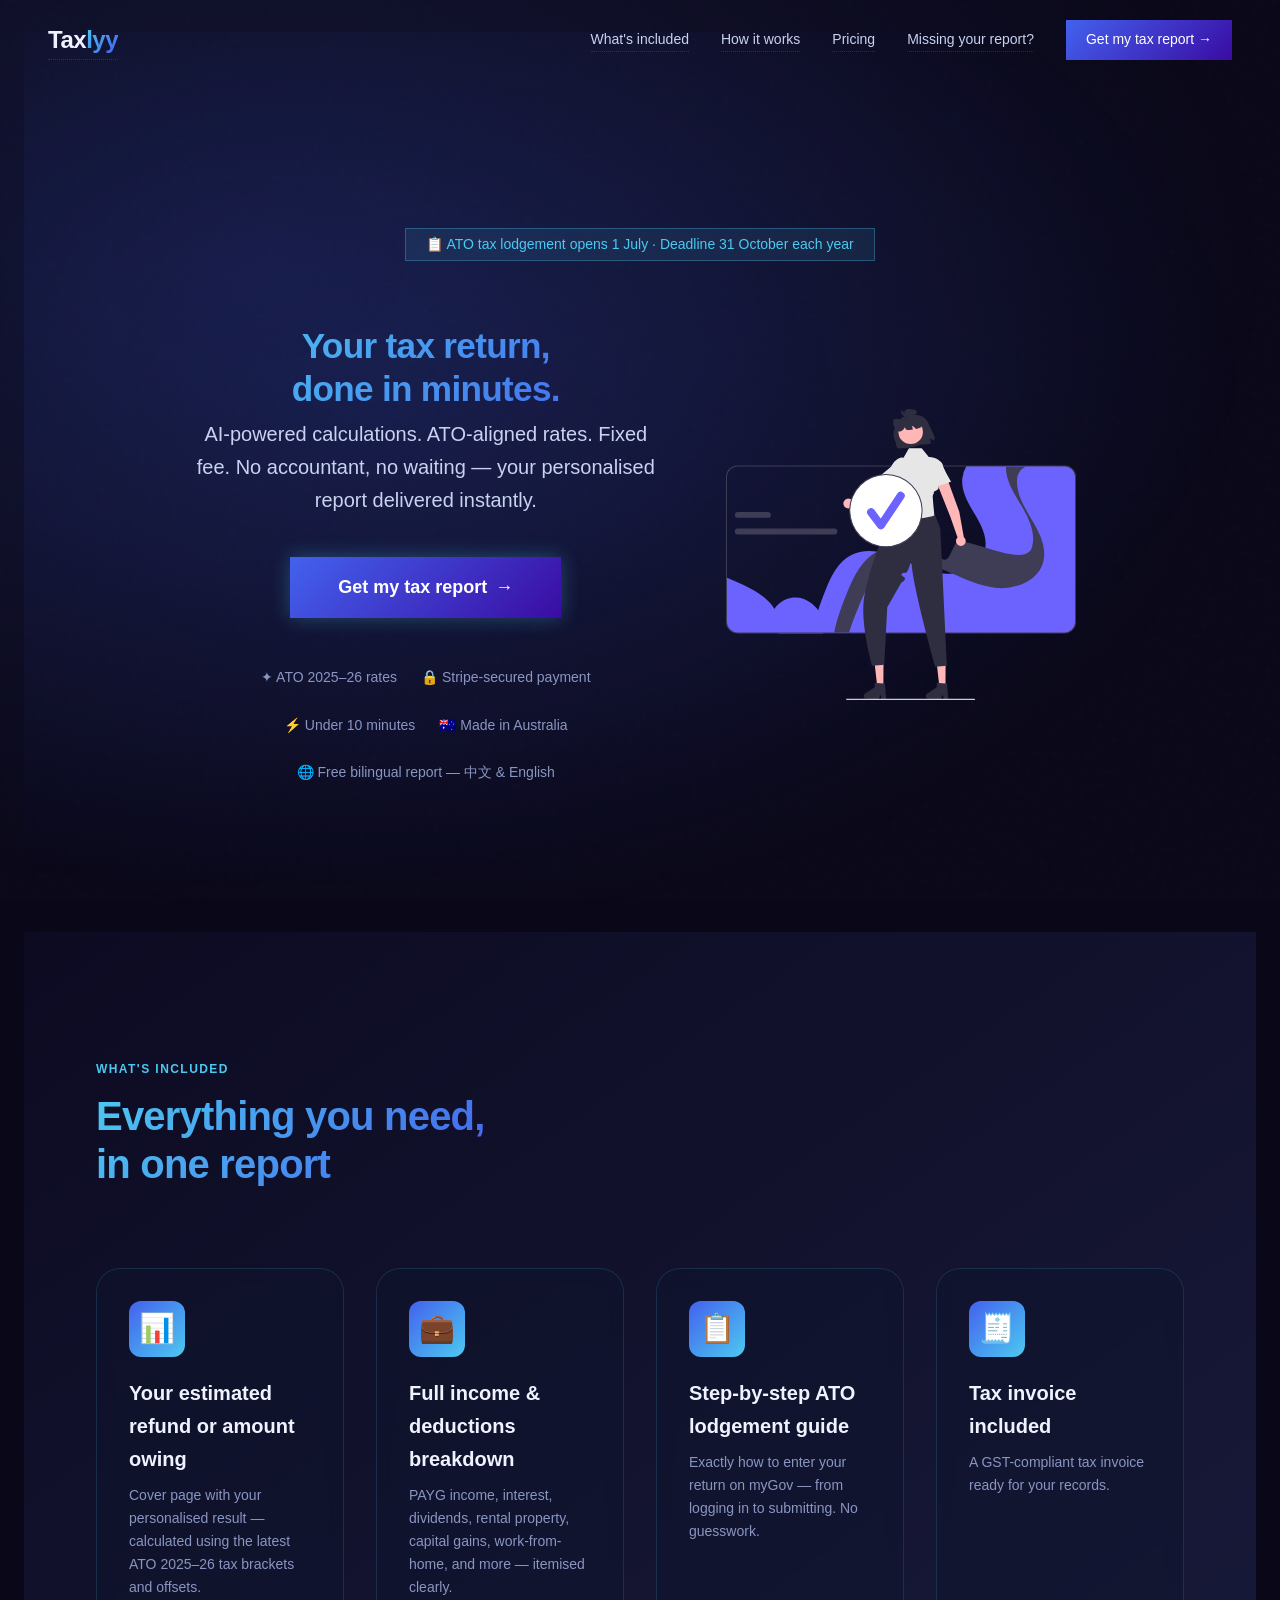
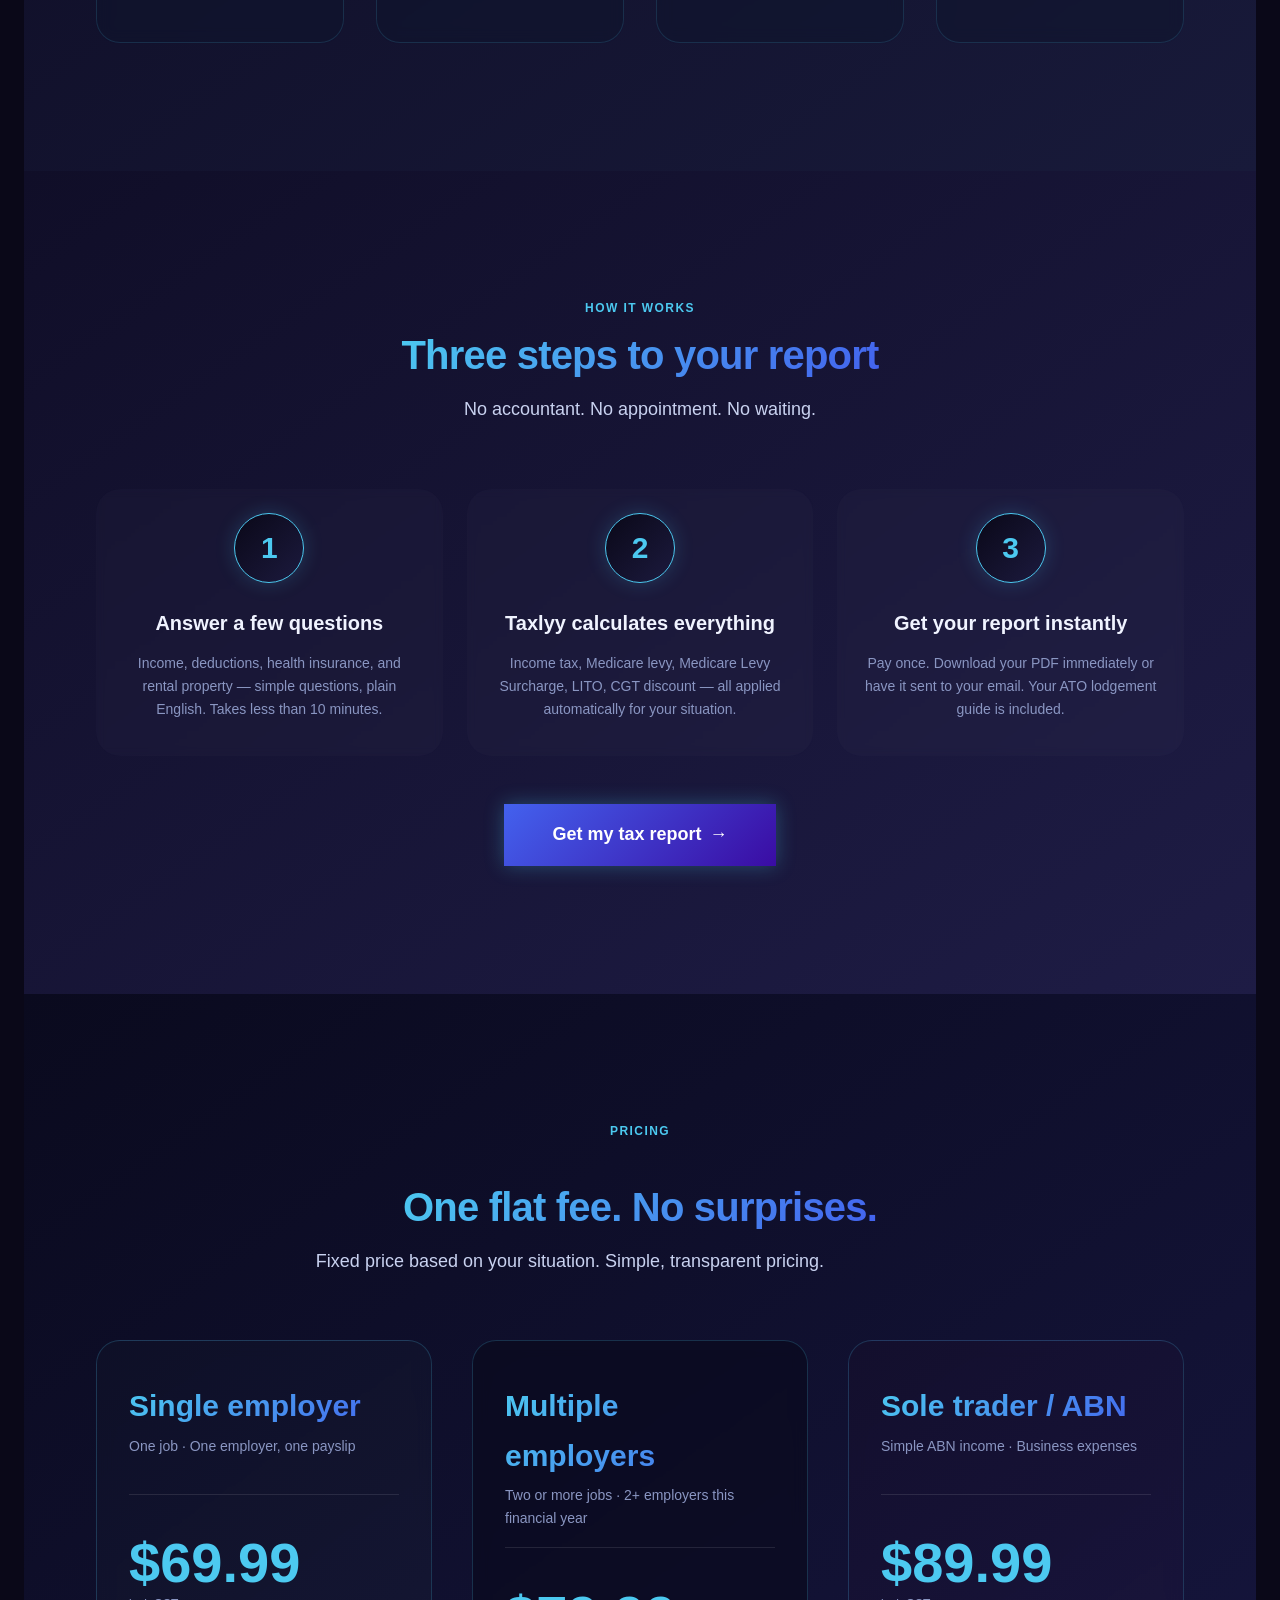
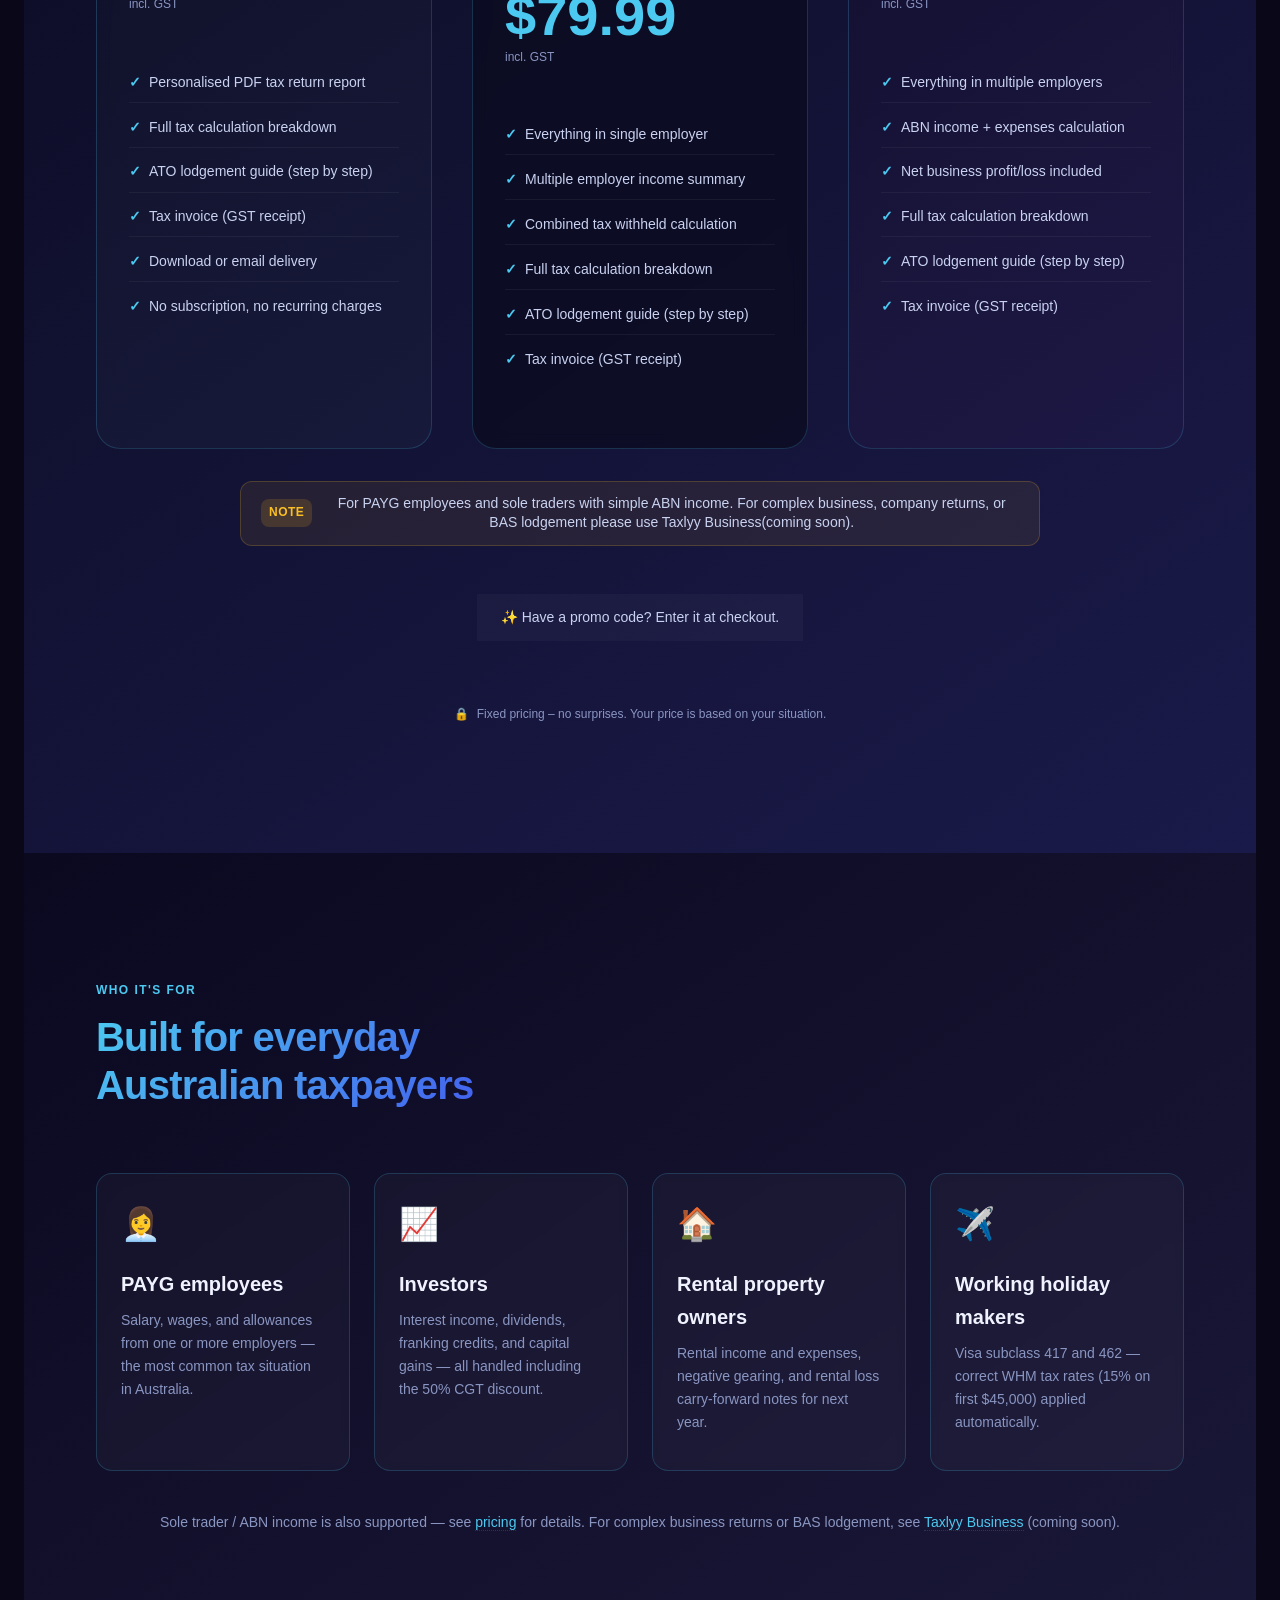
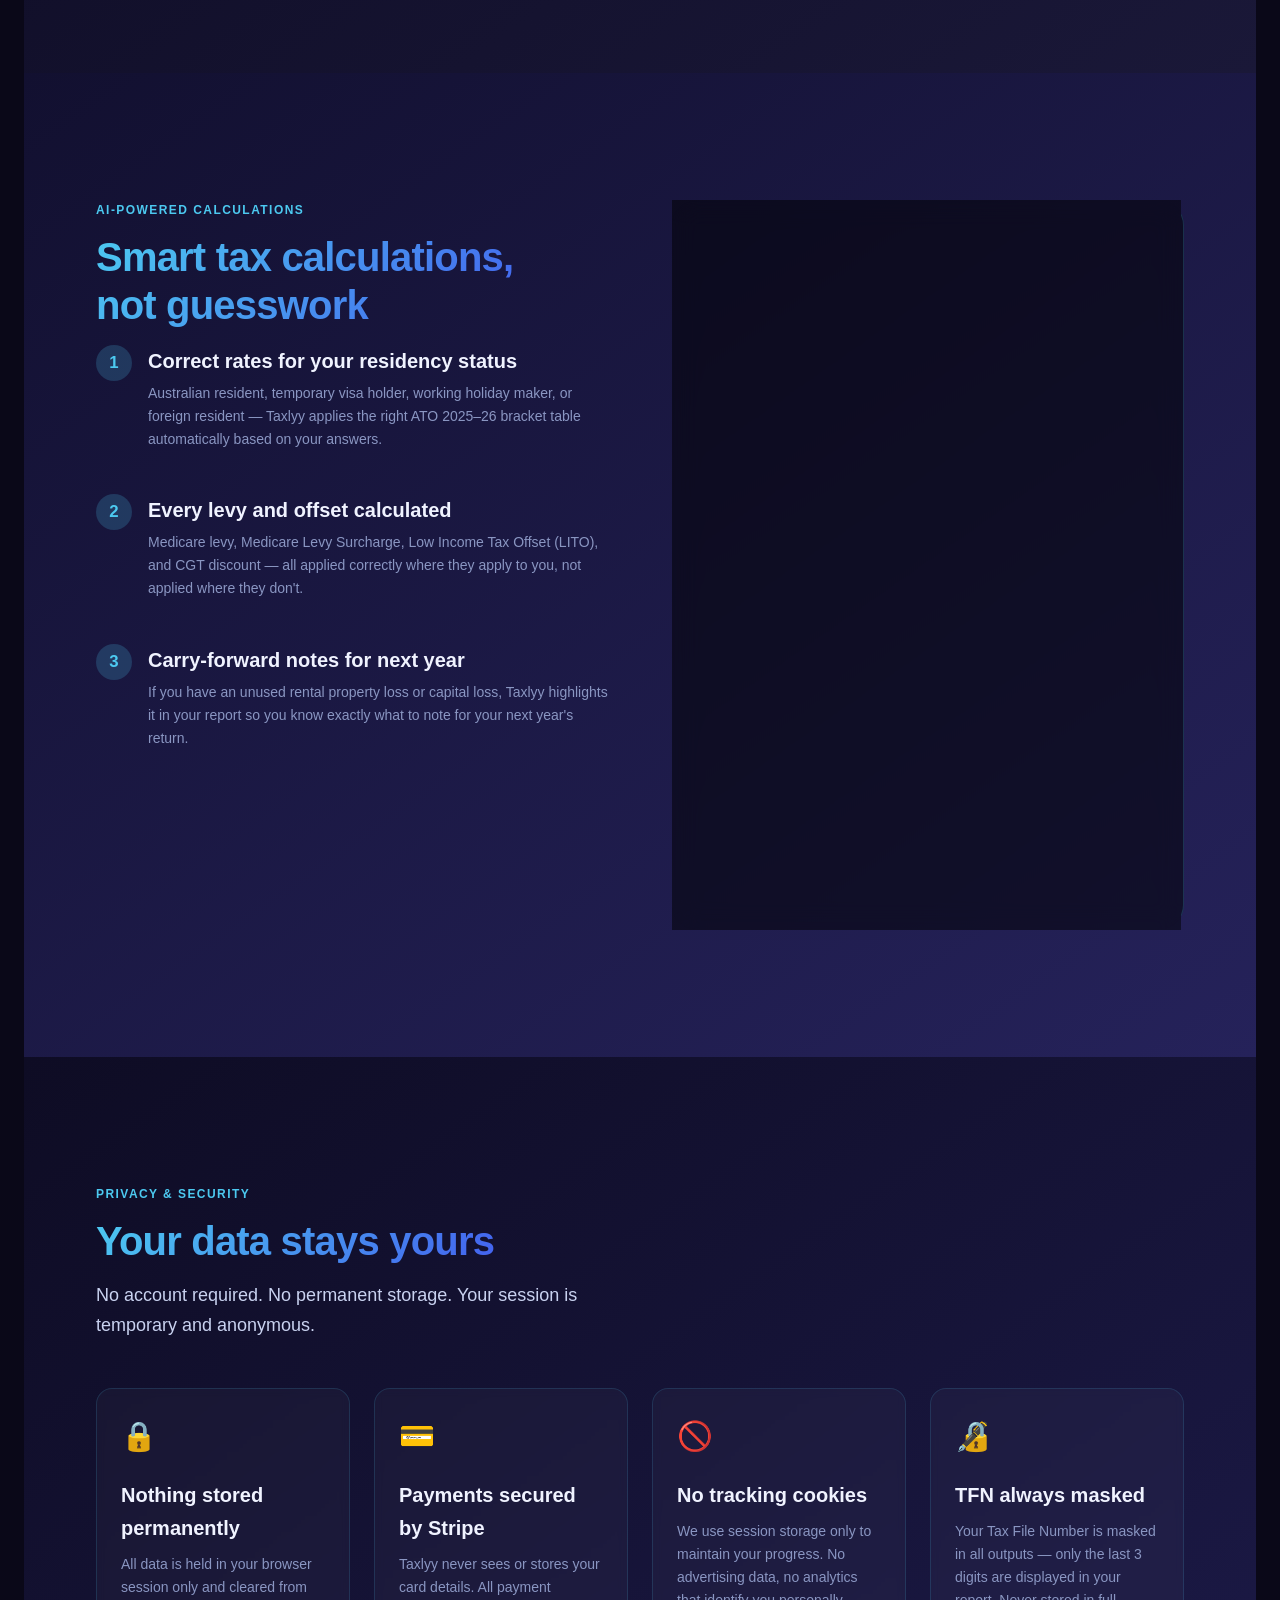
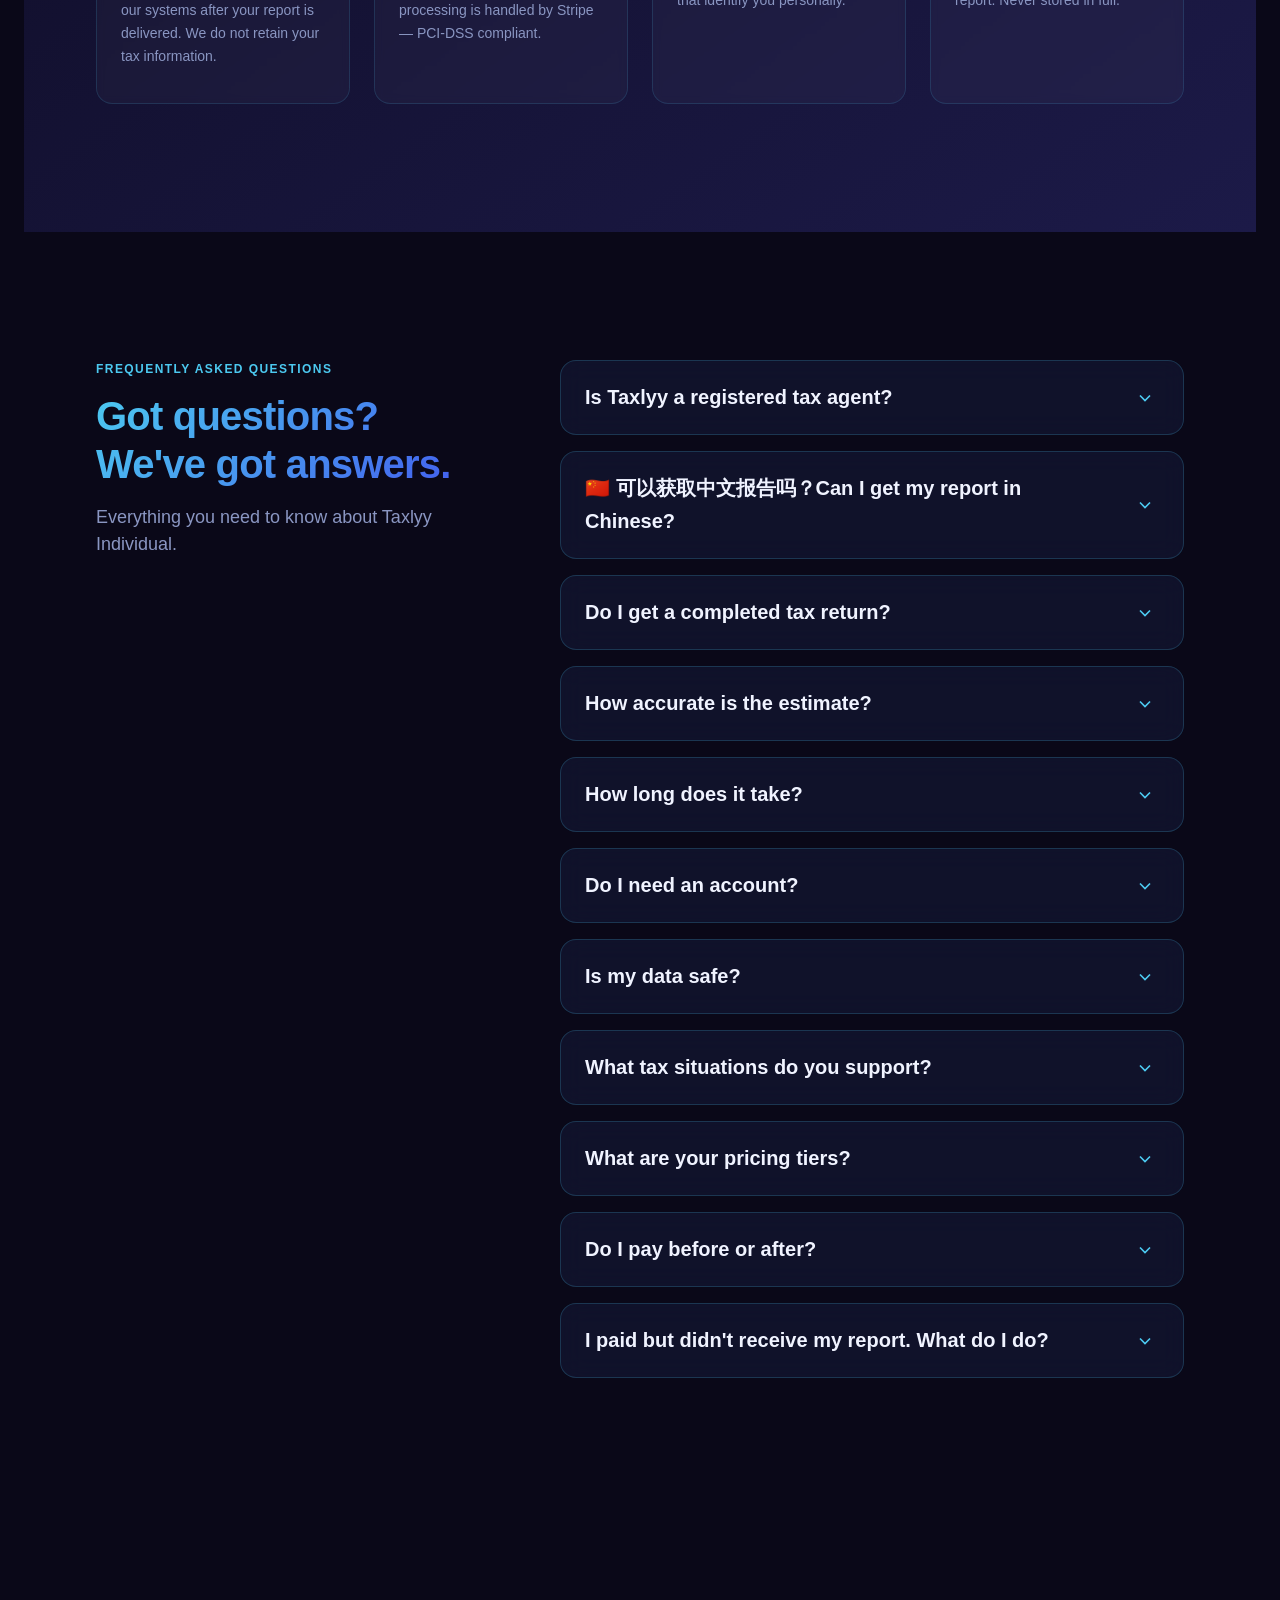
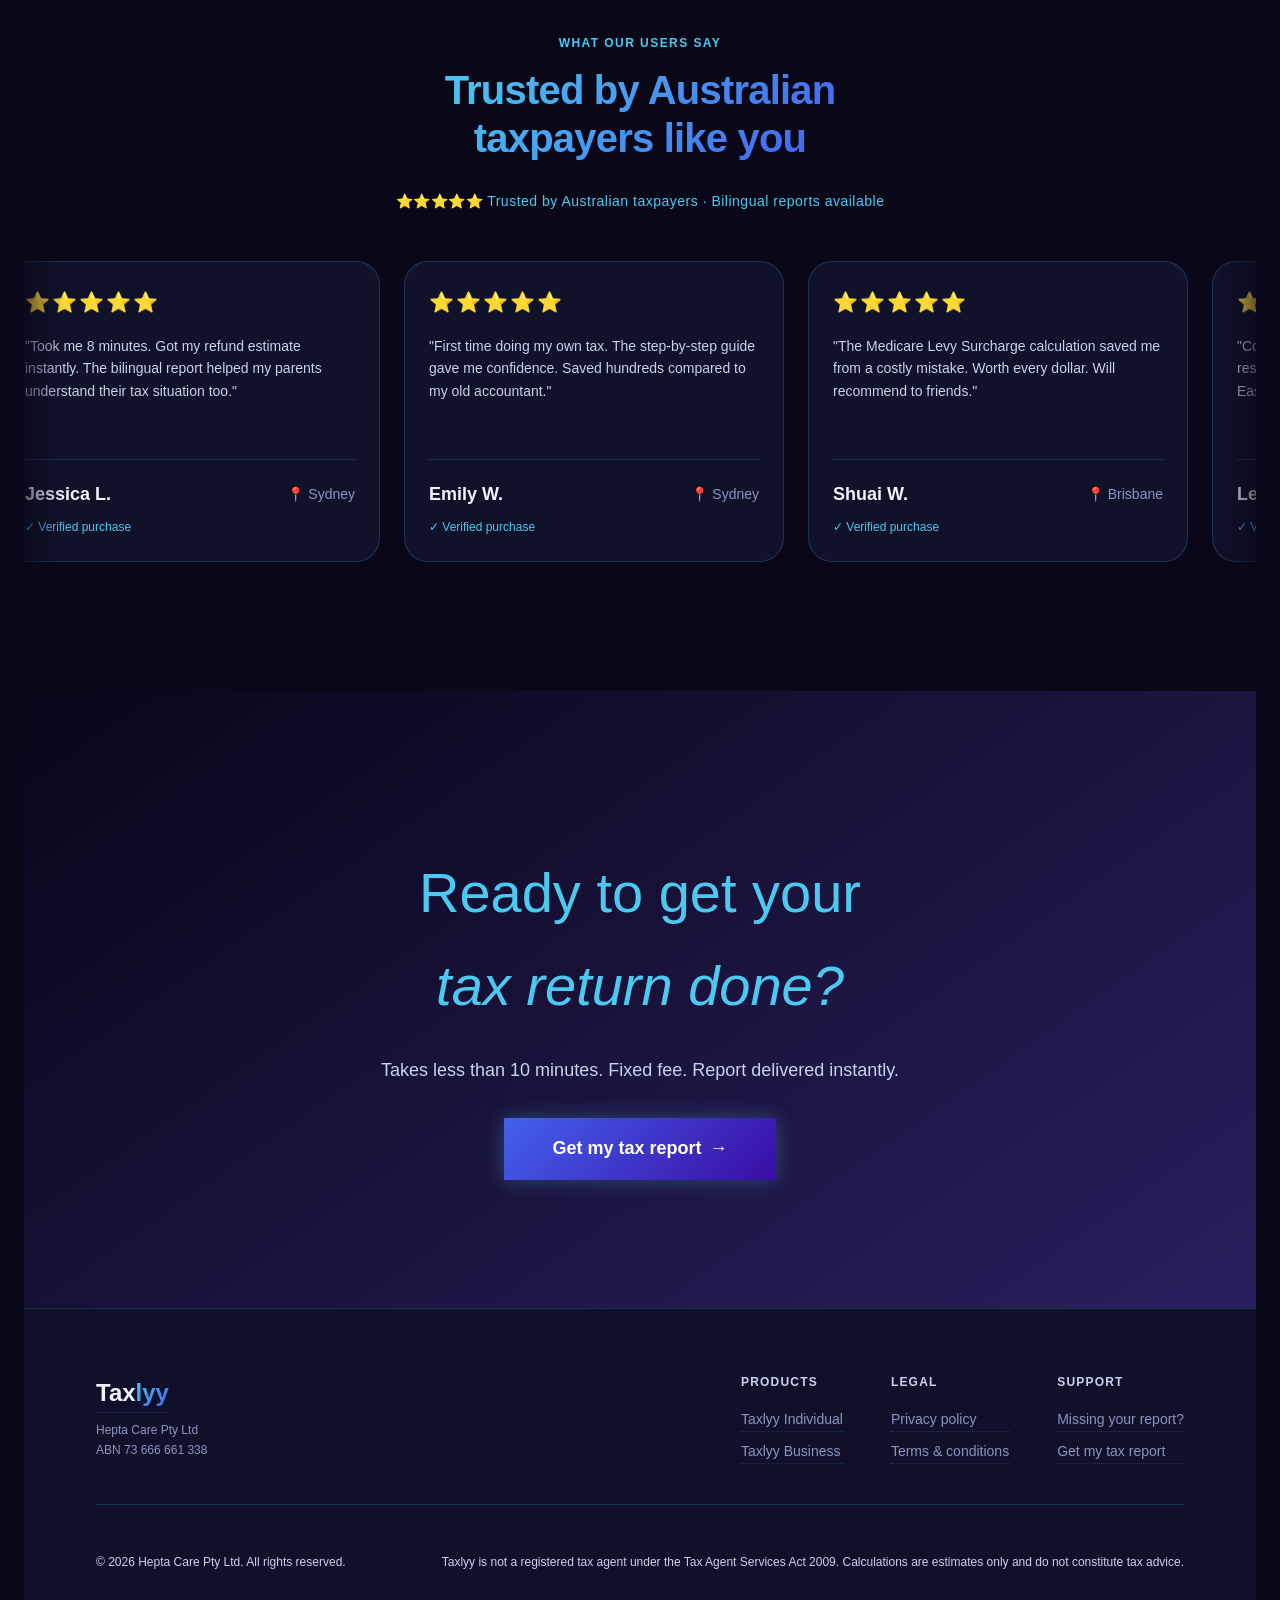
==== commit 49fbe04b: "Update index.html" ====
--- a/index.html
+++ b/index.html
@@ -688,4 +688,4 @@
 
 <script src="/frontend/main.js"></script>
 </body>
-</html>+</html>
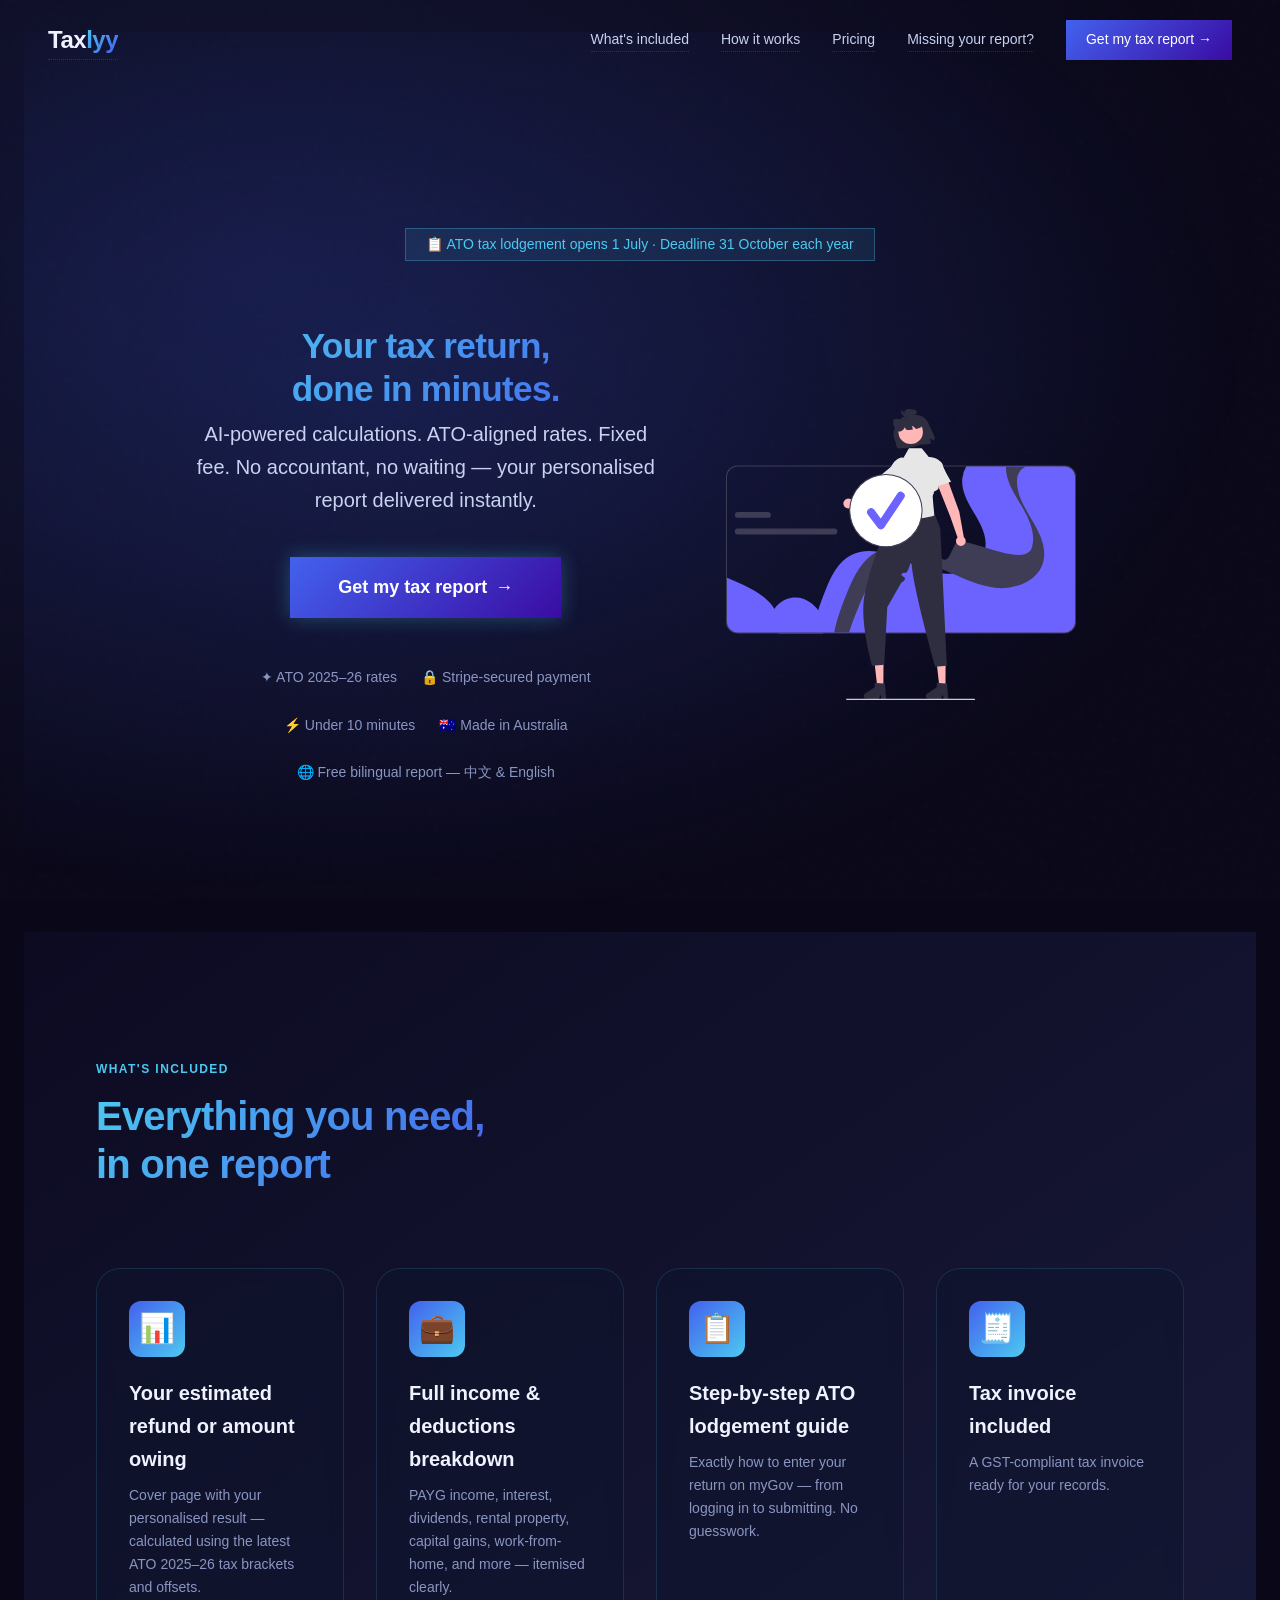
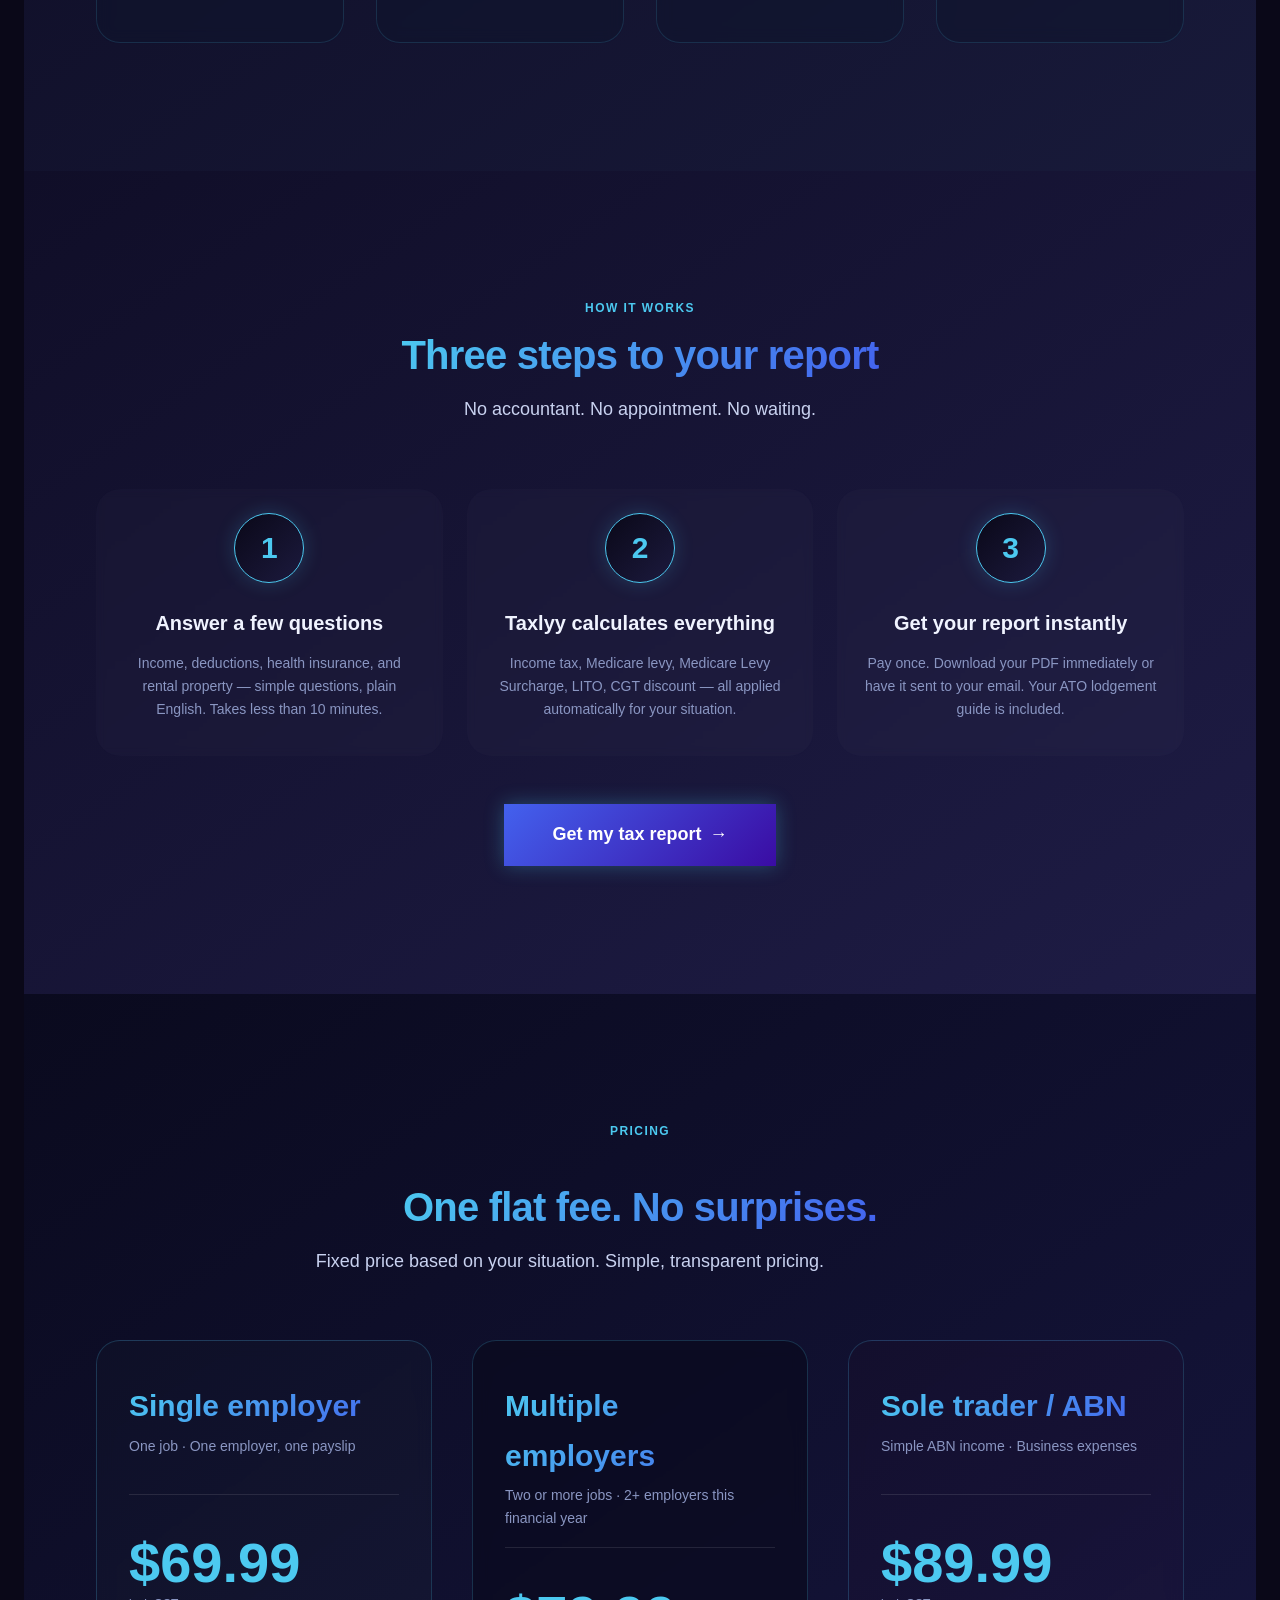
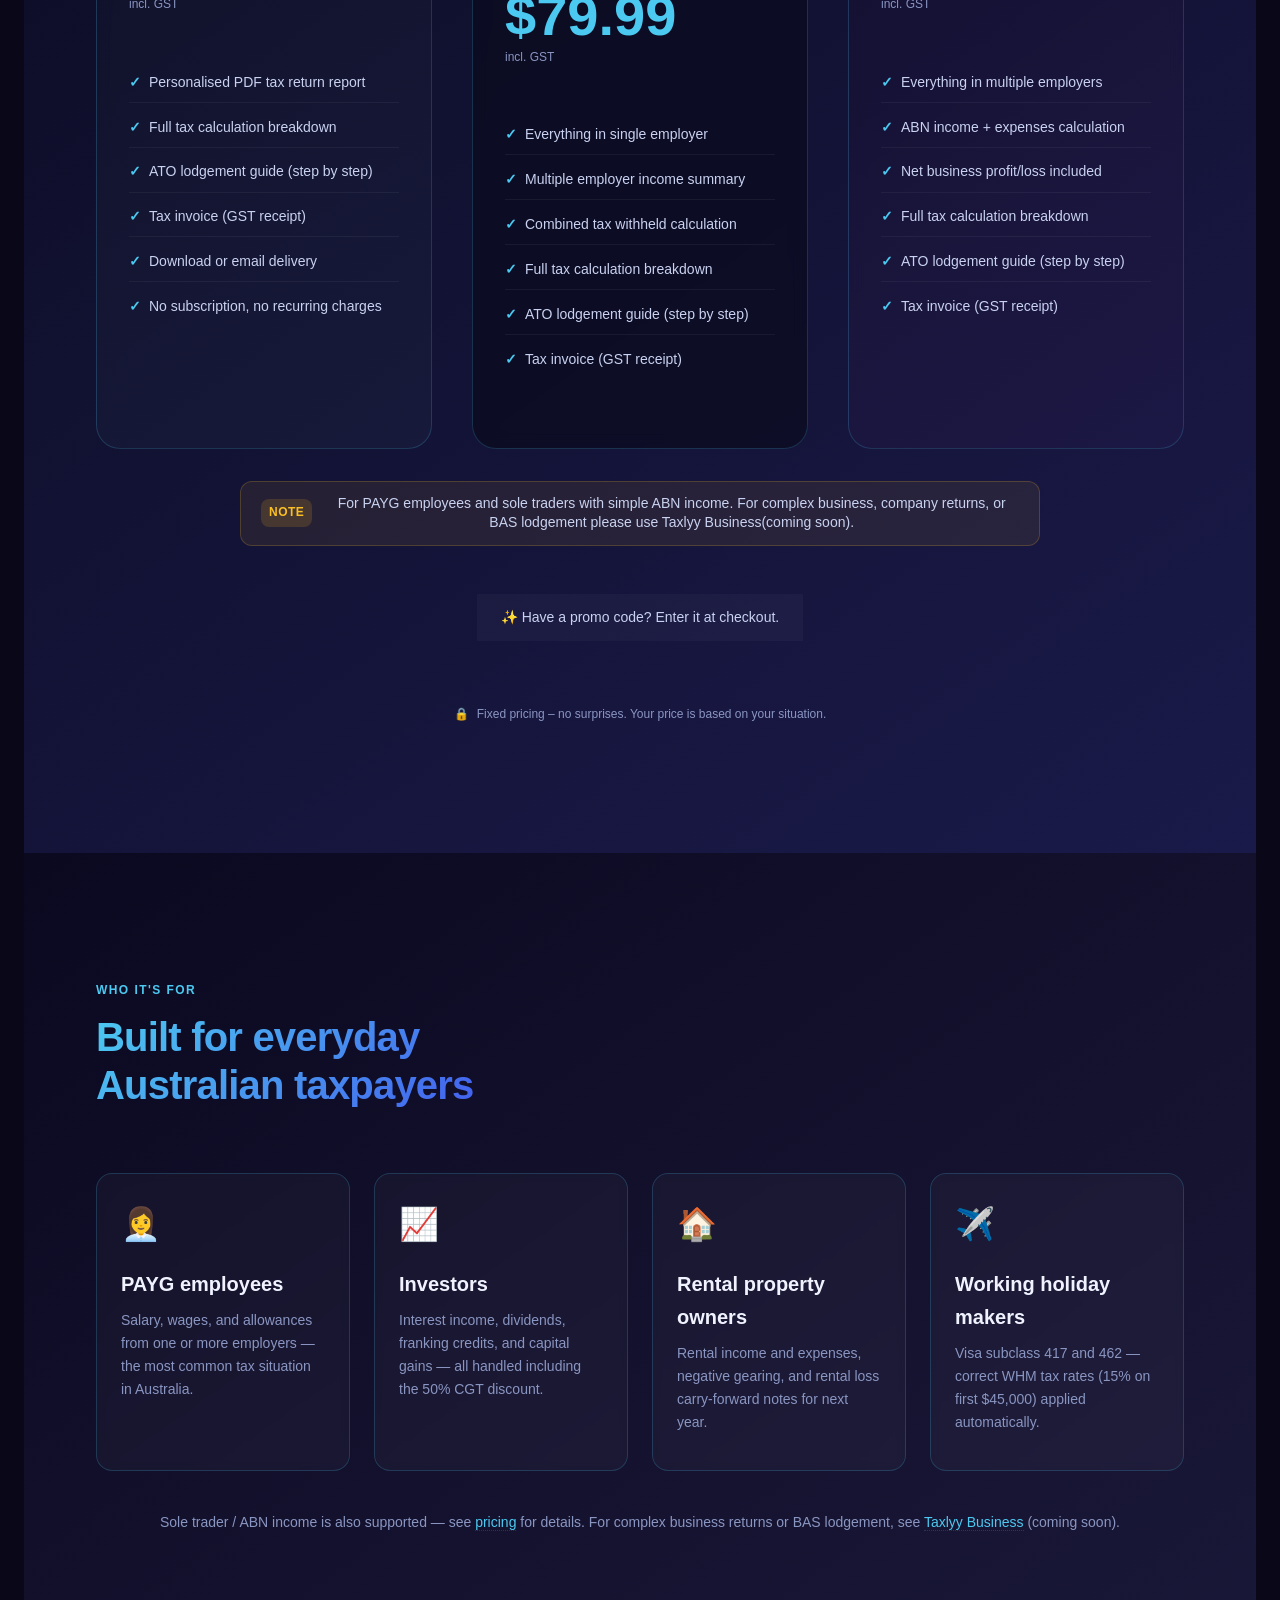
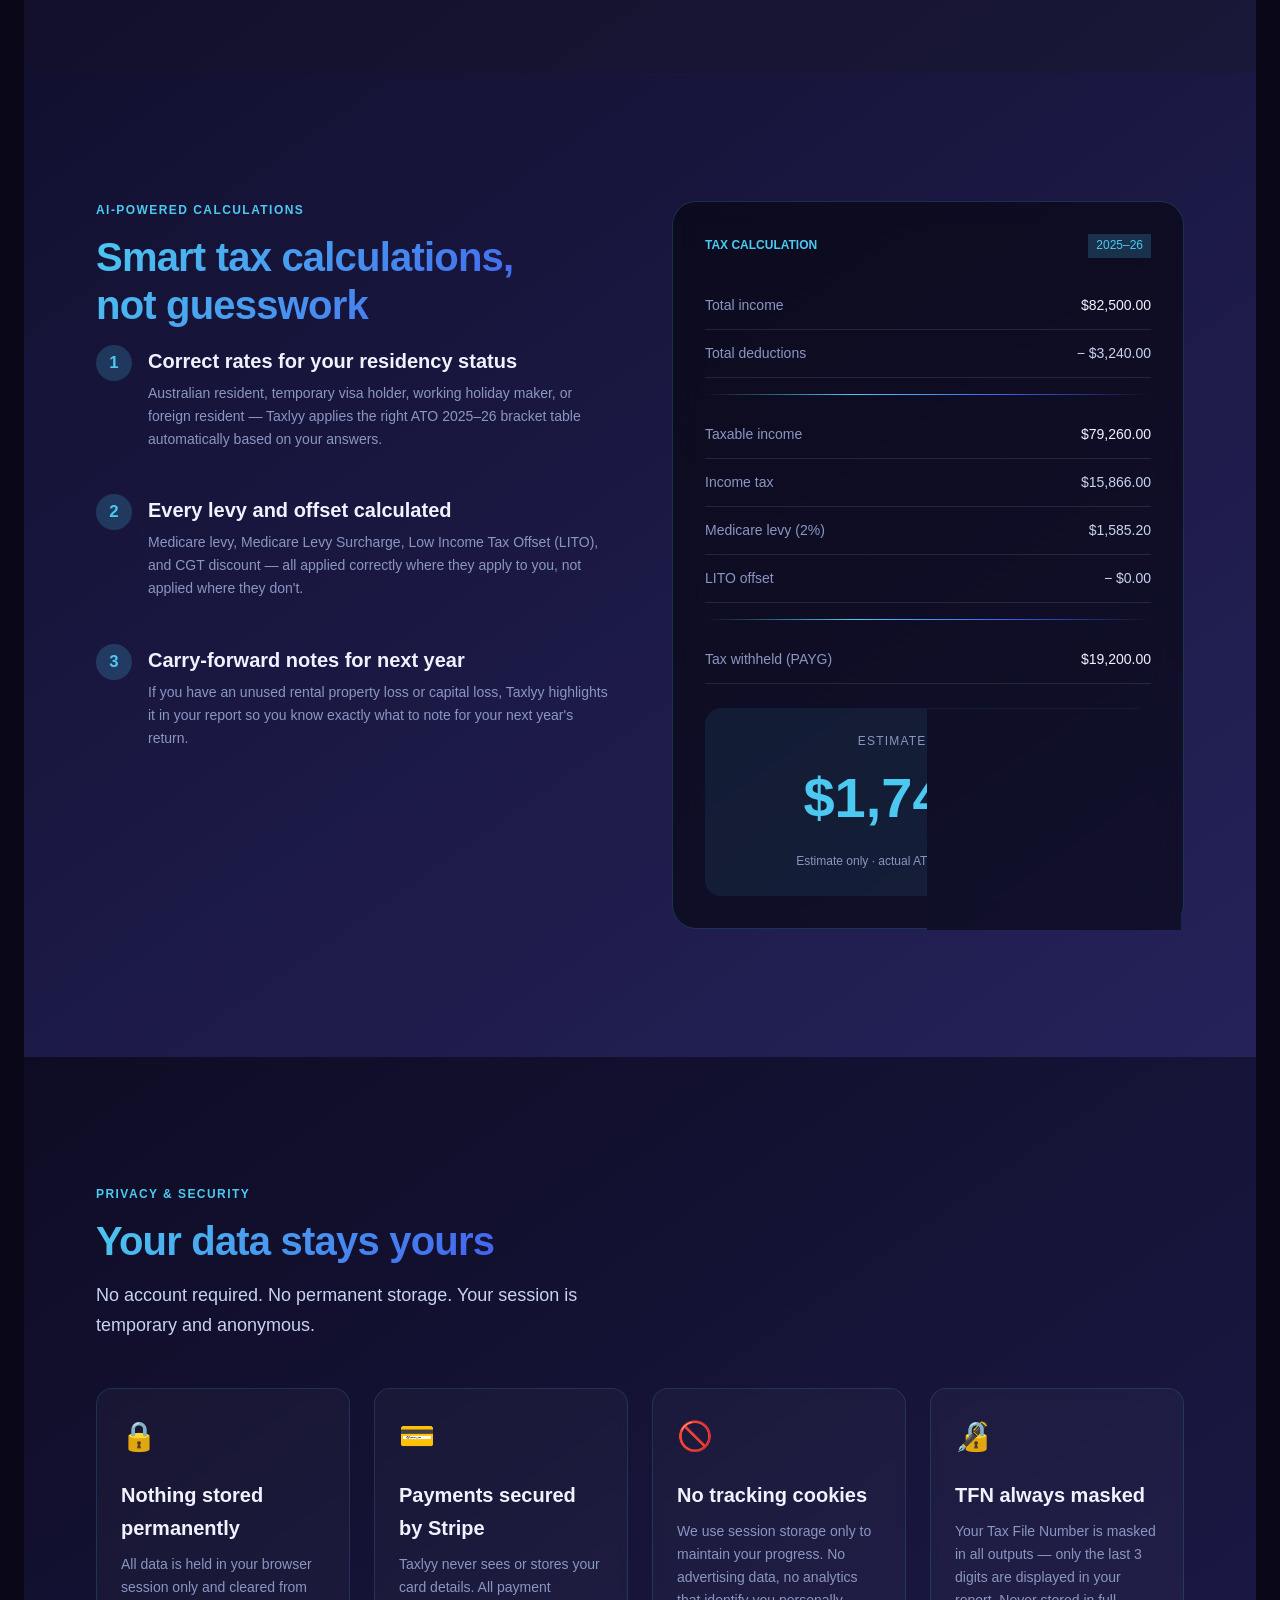
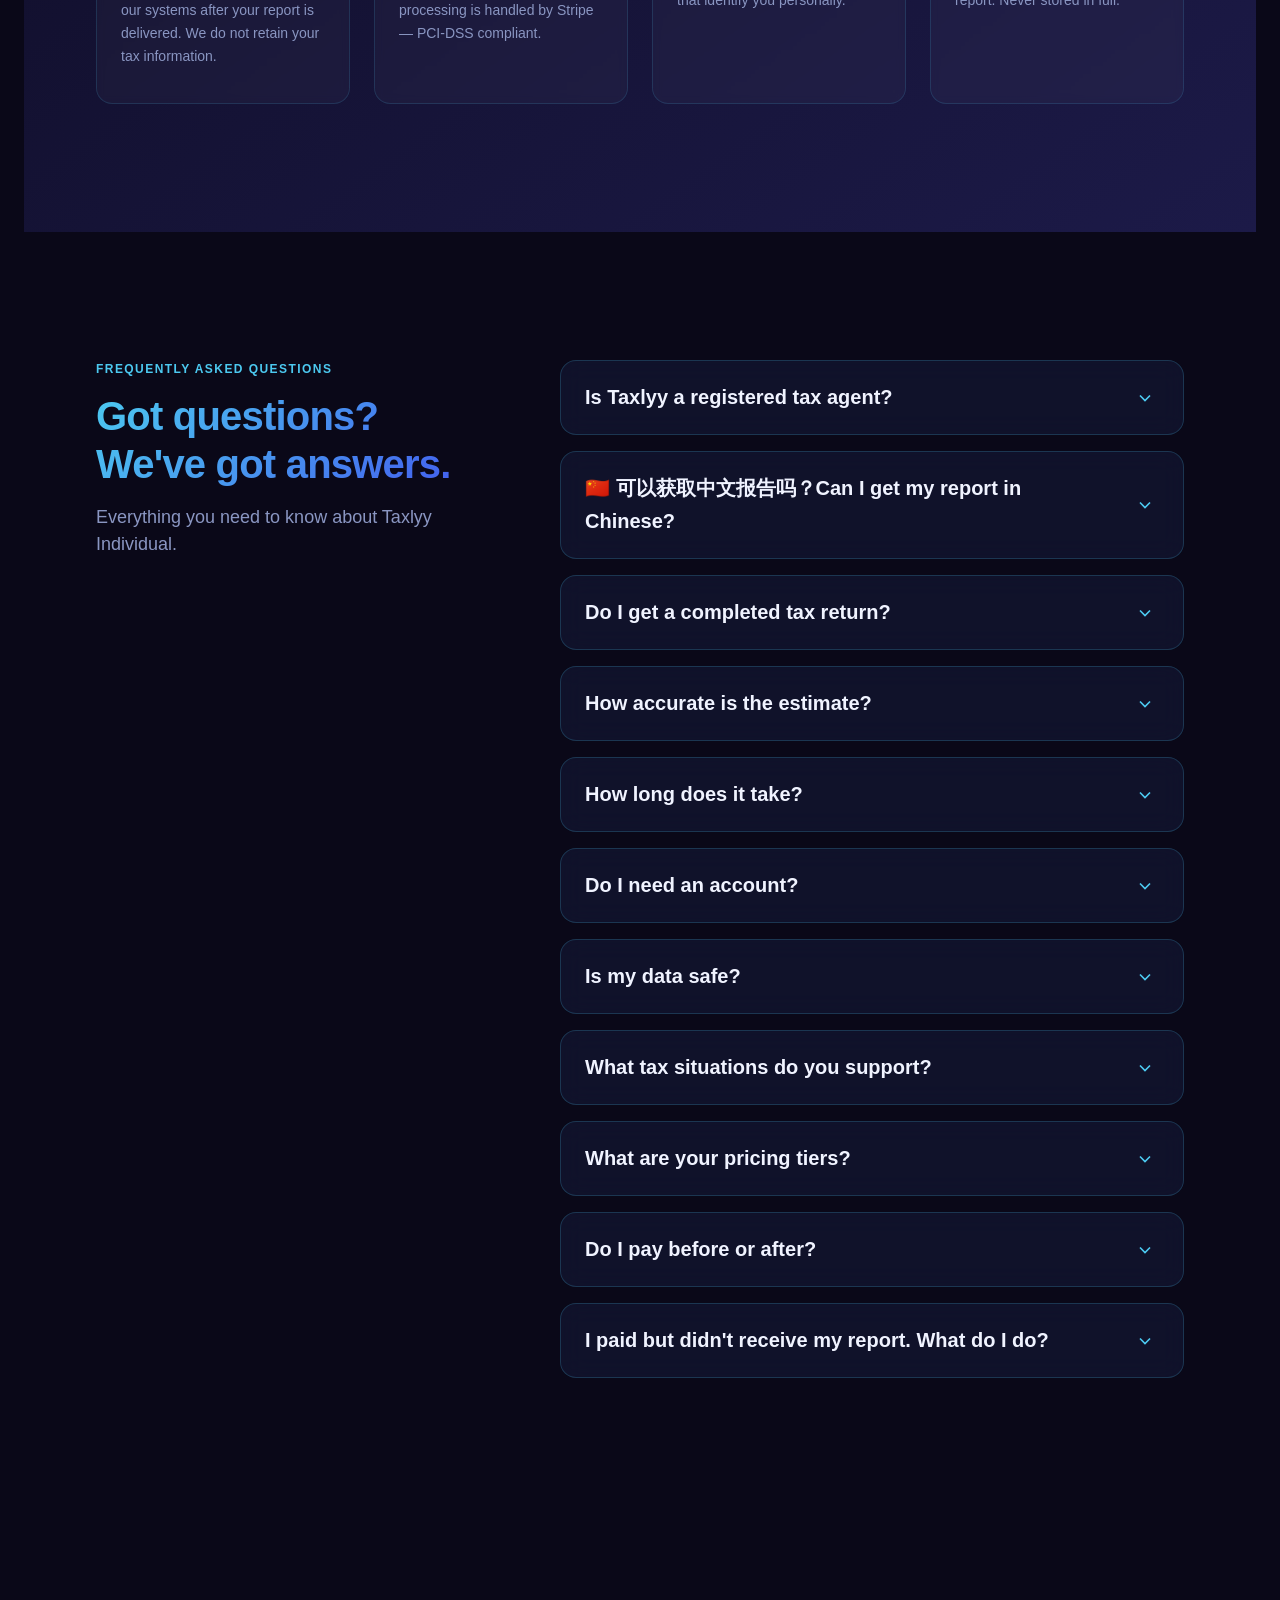
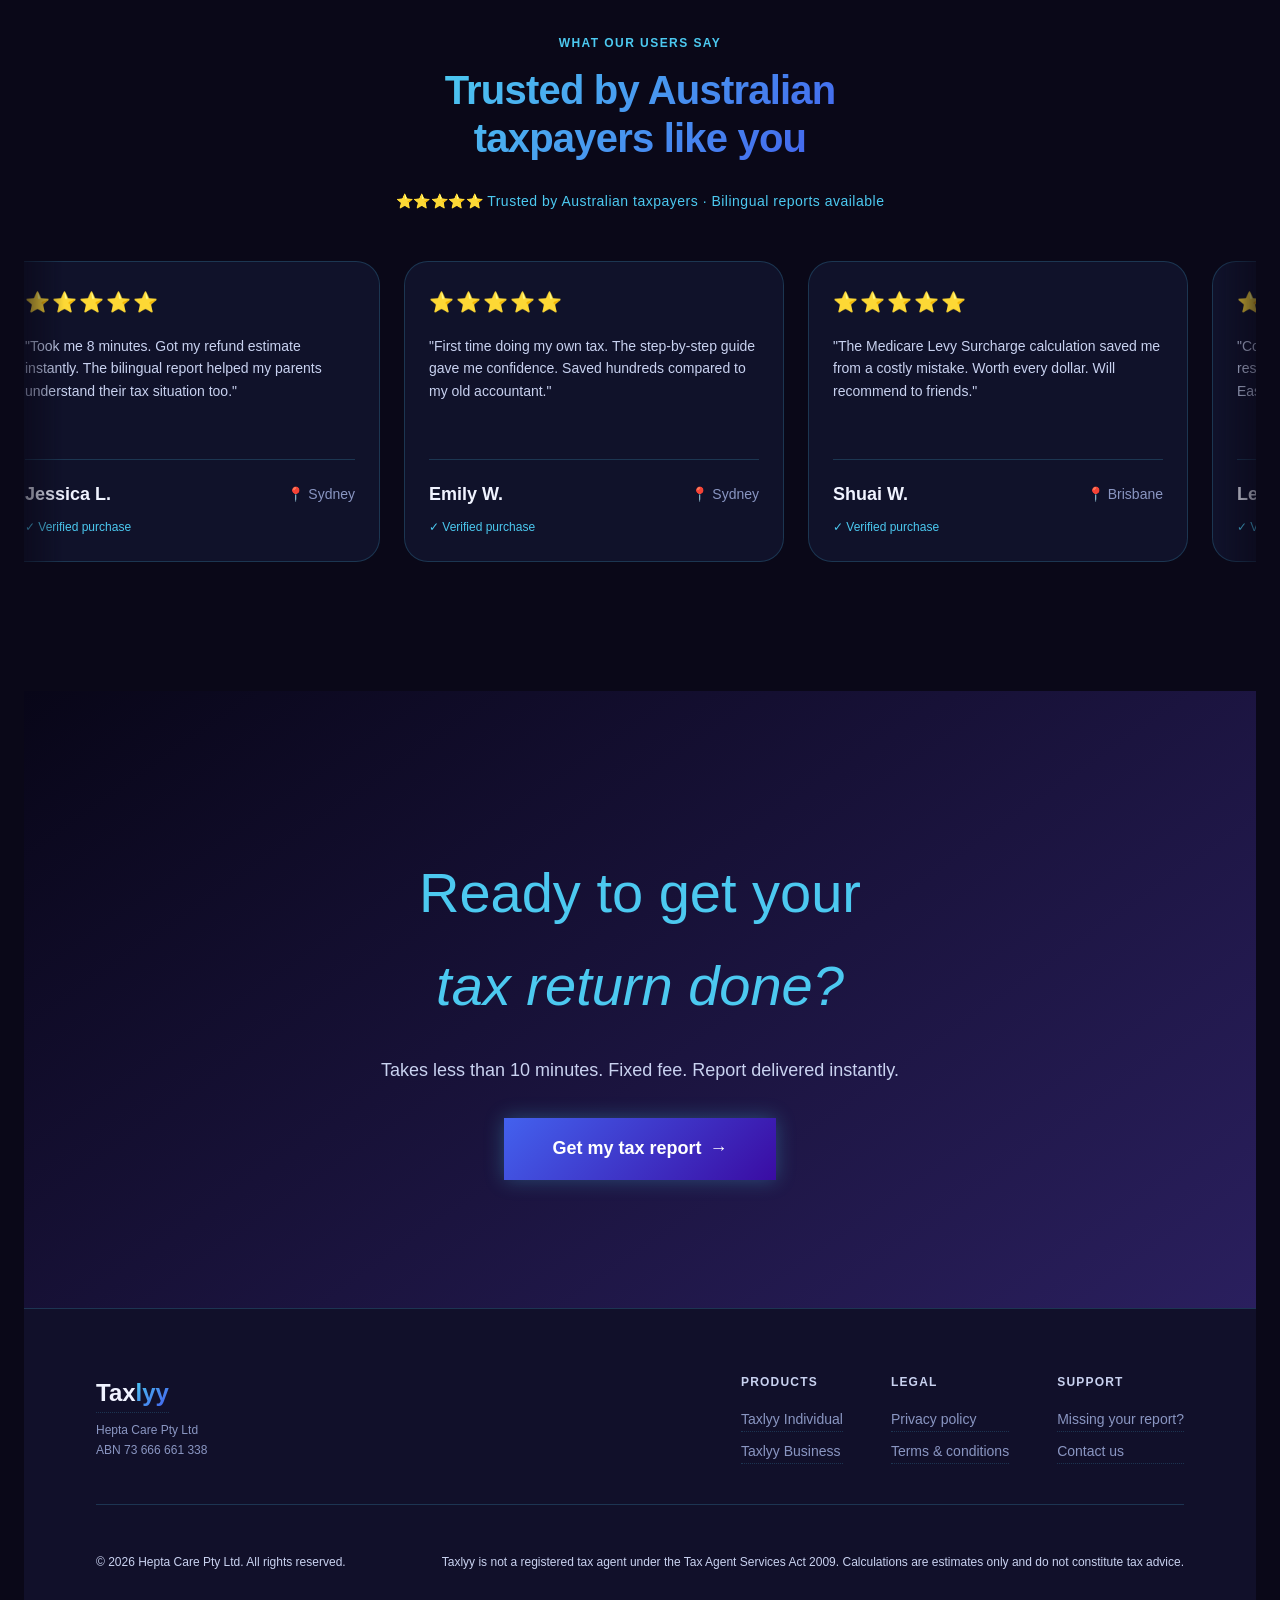
==== commit 1a0d37ef: "update contact page" ====
--- a/index.html
+++ b/index.html
@@ -14,7 +14,7 @@
 
 <!-- NAV -->
 <nav id="navbar">
-  <a href="/frontend/index.html" class="nav-logo">Tax<span>lyy</span></a>
+  <a href="/index.html" class="nav-logo">Tax<span>lyy</span></a>
   <div class="nav-links">
       <a href="#features">What's included</a>
       <a href="#how">How it works</a>
@@ -675,7 +675,7 @@
        <div class="footer-col">
           <h4>Support</h4>
           <a href="/frontend/missing-report/missing-report.html">Missing your report?</a>
-          <a href="/individual/index.html">Get my tax report</a>
+          <a href="/frontend/contact/contact.html">Contact us</a>
       </div>
       </div>
     </div>
--- a/frontend/variables.css
+++ b/frontend/variables.css
@@ -11,7 +11,7 @@
     --accent:                #4cc9f0;
     --accent-dark:           #3ab5db;
     --accent-dim:            rgba(76,201,240,0.2);
-
+ 
     /* ── GRADIENTS (Animated + Static) ── */
     --gradient-dark:         linear-gradient(135deg, #0b0914 0%, #15132b 50%, #1a1838 100%);
     --gradient-mid:          linear-gradient(135deg, #11102a 0%, #1c1a3e 100%);
